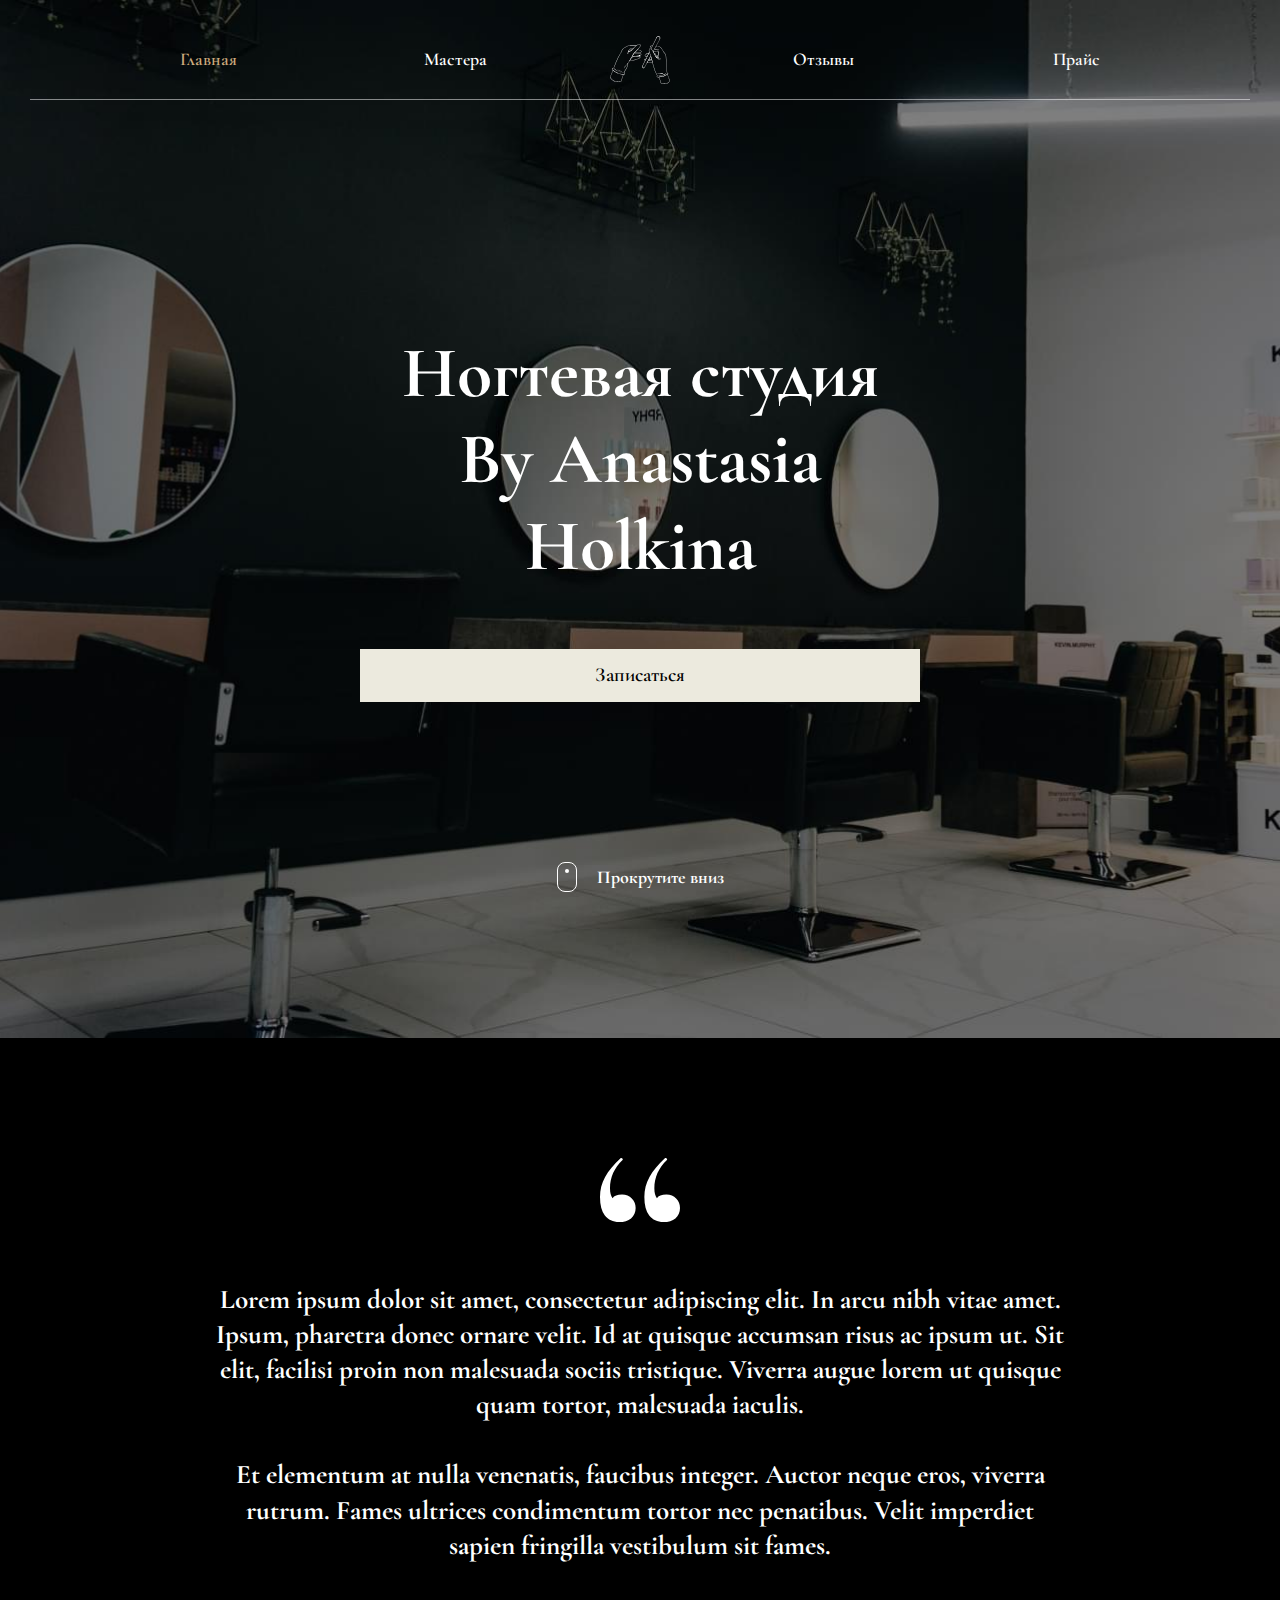
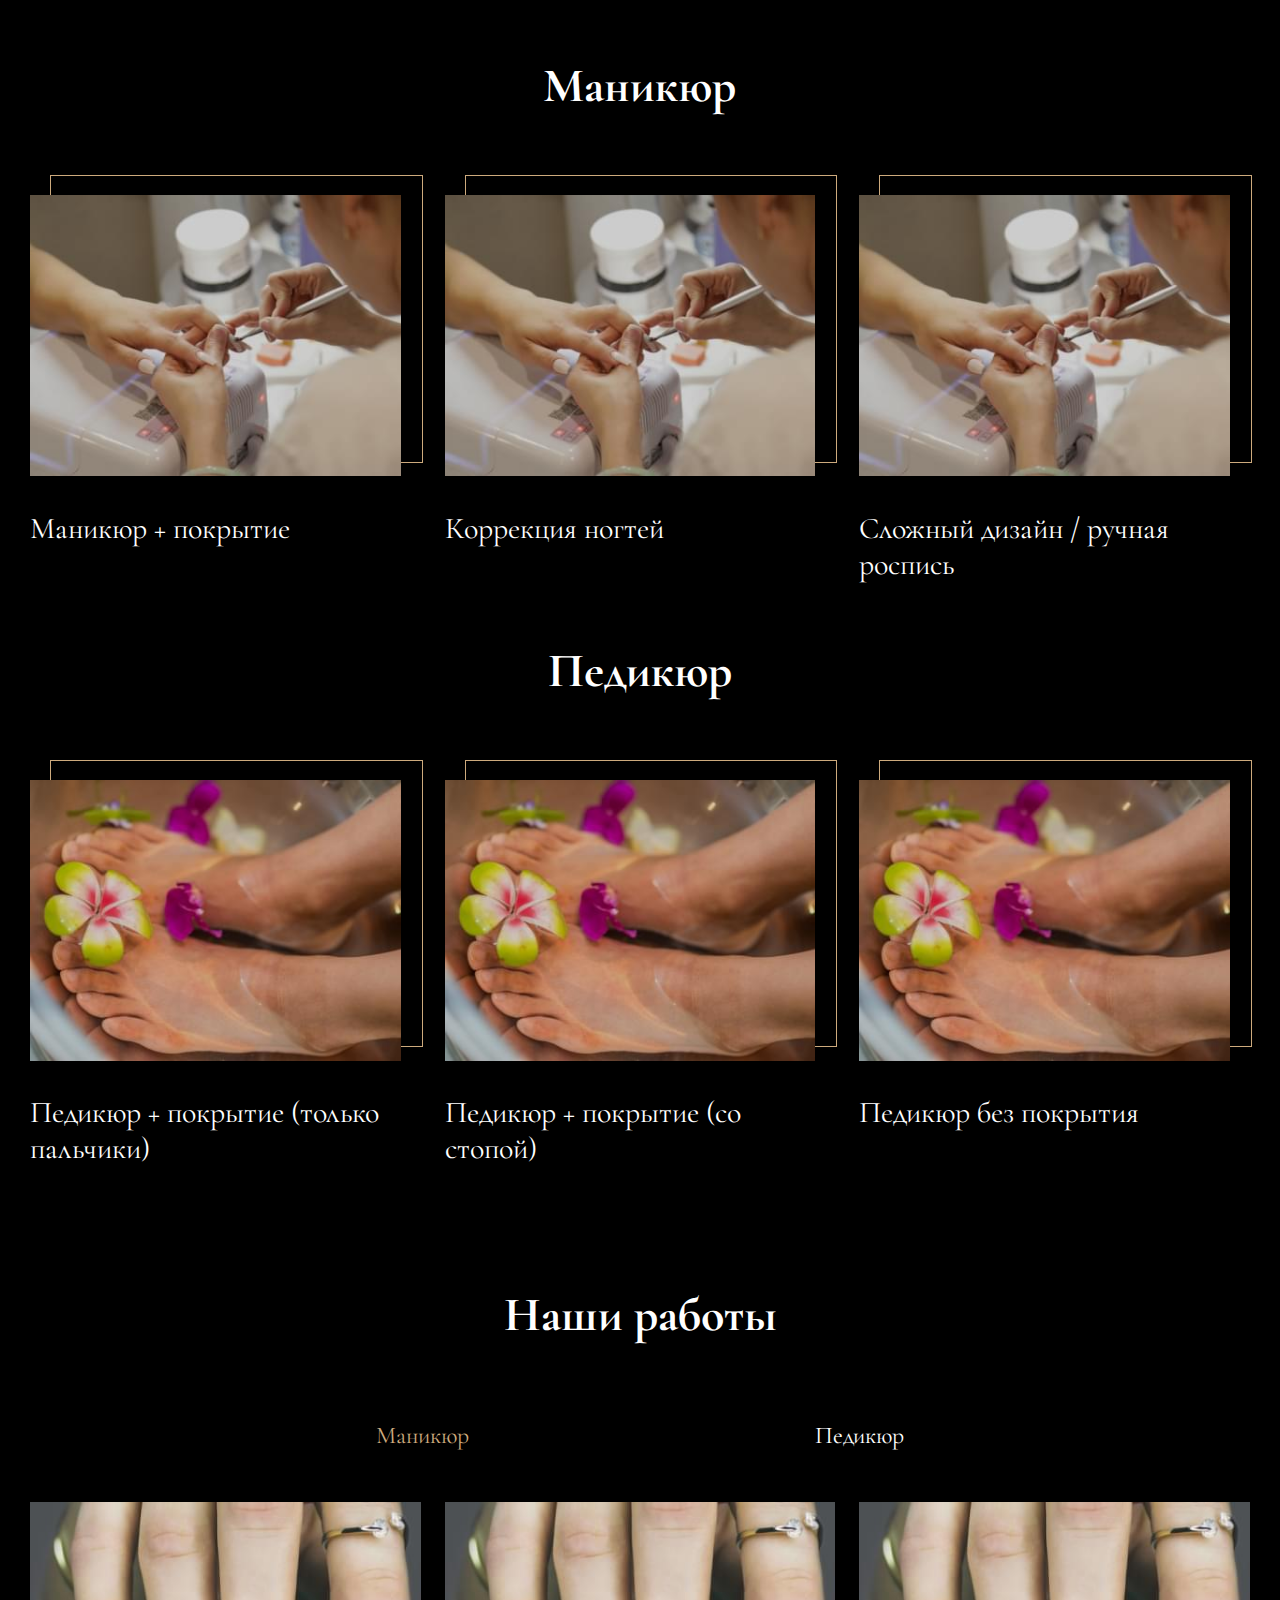
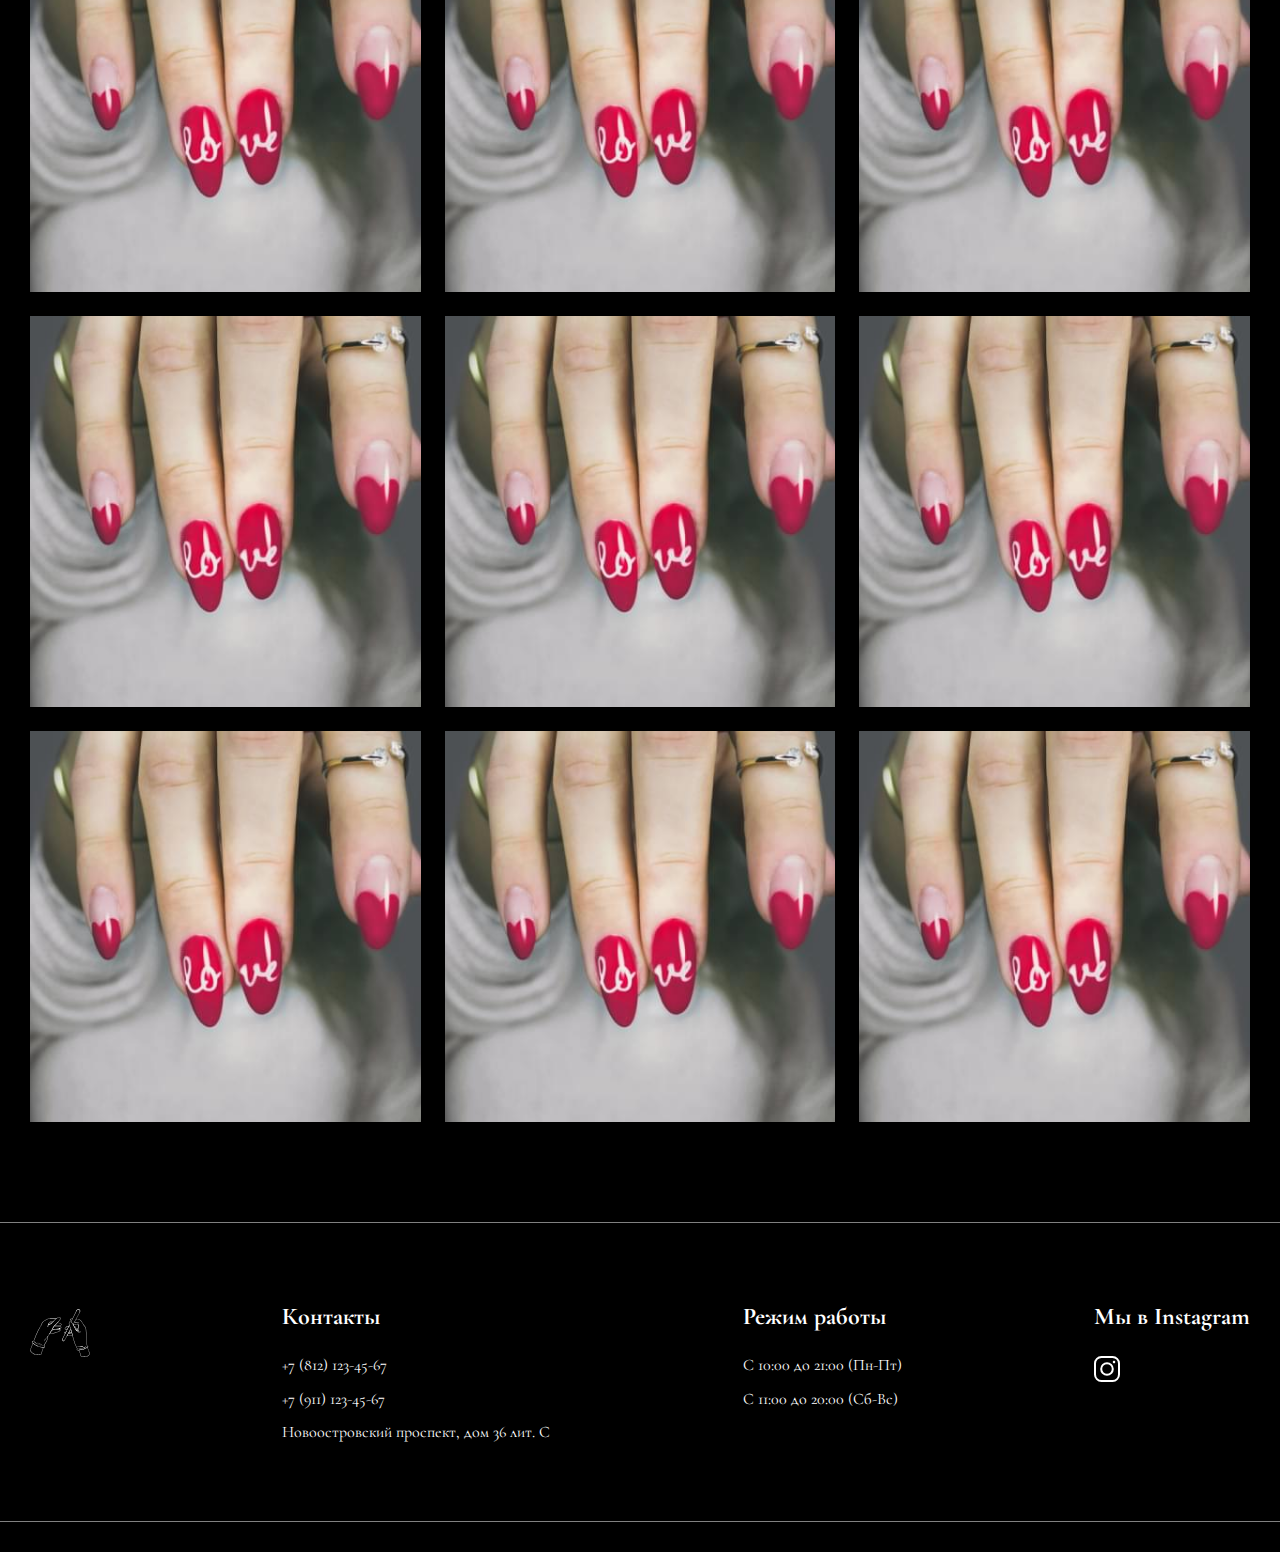
==== index.html @ 24c0803a "version1demo" ====
<!DOCTYPE html><html lang="ru"><head><meta charset="UTF-8"><meta http-equiv="X-UA-Compatible" content="IE=edge"><meta name="viewport" content="width=device-width,initial-scale=1"><link rel="stylesheet" href="css/style.min.css"><title>Holkina Studio</title></head><body><section class="promo"><div class="container"><header class="header"><div class="header__hamburger"><span class="header__hamburger-line"></span> <span class="header__hamburger-line"></span> <span class="header__hamburger-line"></span></div><nav class="header__navigation"><ul class="header__list"><li class="header__list-item"><a href="#" class="header__link link active">Главная</a></li><li class="header__list-item"><a href="masters.html" class="header__link link">Мастера</a></li></ul><svg class="header__logo" viewBox="0 0 188.04 149.76"><g id="Layer_2" data-name="Layer 2"><g id="_1" data-name="1"><path d="M104.42,100.39a3.55,3.55,0,0,1-1.62-.39c-2.11-1.1-2.67-4.14-1.28-6.94a.5.5,0,1,1,.89.45c-1.12,2.26-.74,4.77.85,5.6s3.87-.3,5.07-2.52a.5.5,0,0,1,.88.47A5.83,5.83,0,0,1,104.42,100.39Z"/><path d="M155.64,11.06a.46.46,0,0,1-.23-.06.49.49,0,0,1-.2-.68,8.41,8.41,0,0,0,.87-6.26A4.28,4.28,0,0,0,154,1.43a4.22,4.22,0,0,0-3.34-.17,8.39,8.39,0,0,0-4.62,4.31.5.5,0,0,1-.67.23.51.51,0,0,1-.23-.68A9.42,9.42,0,0,1,150.37.31a5.24,5.24,0,0,1,4.11.23A5.22,5.22,0,0,1,157,3.77a9.35,9.35,0,0,1-.95,7A.49.49,0,0,1,155.64,11.06Z"/><path d="M149.12,128.92a2.72,2.72,0,0,1-2.68-2.63c0-.44.37-.83,1-1.42l.36-.34a135.27,135.27,0,0,1-12.17-30.79c-3.07-12.5-5.75-22.49-7.95-29.71l0-.06a91,91,0,0,0-3.72-10.57c-2.3-5-3-12.06-.25-14.11,1-.8,3-1.13,6.48,1.8s5.92,7.69,8.08,12l0,.06c.37.74.73,1.48,1.09,2.22,3.21,6.54,6.25,12.72,10.38,12.83a.87.87,0,0,0,.66-.17c.28-.33.06-1.37-.15-2.37a10.18,10.18,0,0,1-.2-4.84c.68-2.37,1.28-4.13,1.76-5.56,1.09-3.24,1.35-4.14.61-5.25a12.43,12.43,0,0,1-.66-1.2c-.9-1.74-2.4-4.66-4.9-5.83a30.13,30.13,0,0,0-7.54-2,.51.51,0,0,1-.41-.58.51.51,0,0,1,.58-.41,31.41,31.41,0,0,1,7.8,2.13c2.81,1.31,4.4,4.42,5.36,6.28.24.46.44.86.6,1.1,1.05,1.56.59,2.9-.5,6.12-.47,1.42-1.07,3.17-1.74,5.52a9.29,9.29,0,0,0,.22,4.35c.29,1.41.52,2.52-.06,3.22a1.69,1.69,0,0,1-1.45.53c-4.75-.13-7.91-6.57-11.26-13.39-.36-.75-.74-1.51-1.11-2.26l0-.06c-2.11-4.21-4.62-8.93-7.81-11.64-1.62-1.38-3.85-2.8-5.23-1.76-2,1.51-1.72,7.9.56,12.9a92.07,92.07,0,0,1,3.76,10.63s0,0,0,.06c2.21,7.24,4.9,17.28,8,29.83a134.49,134.49,0,0,0,12.21,30.78c.25.44-.12.79-.69,1.31a5,5,0,0,0-.7.74,1.73,1.73,0,0,0,1.71,1.58h0c7.38,0,23.55-2.13,31.9-9.93a1,1,0,0,0,.32-.76,1,1,0,0,0-.3-.7,5.48,5.48,0,0,0-.78,0c-.7,0-1.13.09-1.35-.27-1.19-1.87-2.23-20-3.28-40-.33-6.24-.59-11.18-.74-12.47-.49-4.25-.82-5.7-4.93-10.74a61.84,61.84,0,0,1-4.54-7c-2.91-4.91-6.2-10.47-9.62-11.91-2.11-.9-6.12-1.65-11.6-2.18a.49.49,0,0,1-.45-.54.5.5,0,0,1,.54-.45c5.66.54,9.67,1.3,11.9,2.24,3.72,1.58,7,7,10.09,12.33a59.57,59.57,0,0,0,4.46,6.88c4.06,5,4.6,6.59,5.14,11.26.16,1.33.42,6.28.75,12.54.67,12.86,1.92,36.52,3,39.33l.51,0c.74-.06,1.18-.08,1.46.17a2,2,0,0,1,.7,1.47,2,2,0,0,1-.63,1.52c-8.59,8-25.07,10.17-32.59,10.2ZM181,116.48h0Zm-1.24-.72Z"/><path d="M129.45,38.4a.47.47,0,0,1-.25-.07c-3-1.72-4.4-3.71-3.93-5.46.42-1.6,2.33-2.59,5-2.59.72,0,1.65,0,2.74,0a.5.5,0,0,1,.48.52.47.47,0,0,1-.51.48c-1.07,0-2,0-2.71,0-2.14,0-3.72.73-4,1.85s1,2.88,3.48,4.34a.5.5,0,0,1-.26.93Z"/><path d="M149.8,69.2s-.06,0-.08,0c-3.43-.09-5.9-3.52-7.66-6.5a.51.51,0,0,1,0-.53.53.53,0,0,1,.49-.22,68.38,68.38,0,0,1,8.05,1.76.49.49,0,0,1,.36.4c.07.46.17.91.26,1.34.29,1.41.53,2.52-.06,3.22A1.69,1.69,0,0,1,149.8,69.2Zm-.06-1a.87.87,0,0,0,.66-.17c.28-.33.06-1.37-.15-2.38-.07-.34-.15-.69-.21-1.06-1.58-.43-4.17-1.09-6.56-1.49,2.19,3.46,4.15,5,6.26,5.1Z"/><path d="M150.33,63.17a.39.39,0,0,1-.15,0,64.83,64.83,0,0,1-7.37-3.32l-1.16-.57-1,.13a.5.5,0,0,1-.52-.26c-.55-1.08-1.09-2.2-1.65-3.32l-1.11-2.26a.14.14,0,0,1,0-.06c-.89-1.77-1.64-3.19-2.37-4.47a.49.49,0,0,1,0-.44.5.5,0,0,1,.33-.29c2.43-.65,6.72-1.74,8.28-1.65,2.5.12,6.84,2.62,10,4.7a.49.49,0,0,1,.23.47,20,20,0,0,1-1.06,3.79c-.48,1.4-1.07,3.16-1.74,5.5a5.27,5.27,0,0,0-.18,1.56.52.52,0,0,1-.2.42A.53.53,0,0,1,150.33,63.17Zm-8.61-4.91h.14a13.39,13.39,0,0,1,1.4.67c1.62.81,4.51,2.26,6.59,3a5.84,5.84,0,0,1,.2-1.16c.68-2.36,1.27-4.13,1.75-5.54a24.06,24.06,0,0,0,1-3.28c-4.25-2.73-7.54-4.28-9.28-4.37a37.93,37.93,0,0,0-7.35,1.46c.65,1.16,1.33,2.45,2.1,4l0,.06c.36.74.73,1.48,1.09,2.21.5,1,1,2,1.48,3A8.44,8.44,0,0,1,141.72,58.26Z"/><path d="M135.13,48.81a.53.53,0,0,1-.24-.06.51.51,0,0,1-.2-.68l20.52-37.75a8.41,8.41,0,0,0,.87-6.26A4.28,4.28,0,0,0,154,1.43a4.22,4.22,0,0,0-3.34-.17,8.39,8.39,0,0,0-4.62,4.31L128.72,40.51a.5.5,0,0,1-.9-.44L145.16,5.12A9.42,9.42,0,0,1,150.37.31a5.24,5.24,0,0,1,4.11.23A5.22,5.22,0,0,1,157,3.77a9.35,9.35,0,0,1-.95,7L135.57,48.55A.49.49,0,0,1,135.13,48.81Z"/><path d="M104.42,100.39a3.55,3.55,0,0,1-1.62-.39c-2.11-1.1-2.67-4.14-1.28-6.94L122.79,50.2a.49.49,0,0,1,.67-.22.5.5,0,0,1,.23.67L102.41,93.51c-1.12,2.26-.74,4.77.85,5.6s3.87-.3,5.07-2.52L127.14,62a.49.49,0,0,1,.67-.2.49.49,0,0,1,.2.68l-18.8,34.6A5.83,5.83,0,0,1,104.42,100.39Z"/><path d="M120.82,75.14a.49.49,0,0,1-.39-.19.5.5,0,0,1,0-.55l5-9.16a.49.49,0,0,1,.31-.25l2.63-.68a.5.5,0,0,1,.6.34c.67,2.24,1.4,4.75,2.15,7.46a.53.53,0,0,1-.05.39.5.5,0,0,1-.32.23c-2.37.57-5,1.23-7.61,1.87l-2.14.53Zm5.32-9.23-4.33,8,1-.25c2.39-.6,4.87-1.21,7.12-1.75-.65-2.33-1.28-4.51-1.87-6.48Z"/><path d="M115,64.32c-2.53,0-4.81-.91-5.6-2.36-.36-.67-.71-2.06,1-3.83s7.17-4,11.48-5.59a.51.51,0,0,1,.55.14.5.5,0,0,1,.07.55L117.11,63.9a.52.52,0,0,1-.36.27A11.11,11.11,0,0,1,115,64.32Zm1.71-.64h0ZM121,53.91c-5.3,2-8.8,3.71-9.92,4.9-.94,1-1.21,1.9-.8,2.67.73,1.35,3.48,2.13,6.1,1.74Z"/><path d="M110.58,76.43h-.11A4.84,4.84,0,0,1,107,74.09a2.71,2.71,0,0,1,0-2.39c.26-.55,1.28-1.41,6.91-3.27a.5.5,0,0,1,.61.69l-3.49,7A.49.49,0,0,1,110.58,76.43Zm2.5-6.67c-4.59,1.59-5.12,2.25-5.18,2.37a1.72,1.72,0,0,0,0,1.53,3.73,3.73,0,0,0,2.41,1.69Z"/><path d="M118.18,84.47a17.16,17.16,0,0,1-2.42-.14.53.53,0,0,1-.38-.27.5.5,0,0,1,0-.46l3.34-6.14a.46.46,0,0,1,.29-.24c3.18-1,8.87-2.7,11.93-3.6a.51.51,0,0,1,.38,0,.48.48,0,0,1,.24.3c.7,2.59,1.4,5.23,2.08,7.84a.5.5,0,0,1-.36.61A72.27,72.27,0,0,1,118.18,84.47Zm-1.55-1c4,.33,11.69-.8,15.93-1.85-.6-2.28-1.21-4.58-1.82-6.84-3.07.9-8.19,2.43-11.23,3.38Z"/><path d="M170.82,149.76a39.78,39.78,0,0,1-11-1.71.49.49,0,0,1-.35-.37,85.21,85.21,0,0,0-7.34-19.16.48.48,0,0,1,0-.48.5.5,0,0,1,.41-.26c.53,0,1.08-.08,1.65-.14a23.73,23.73,0,0,0,3.82-.46c5.26-.79,15-2.86,21.53-7.94a.54.54,0,0,1,.46-.09.55.55,0,0,1,.33.32c3.3,9.69,7.6,20,7.65,20.13a.52.52,0,0,1,0,.35C188,140.07,184.56,149.76,170.82,149.76Zm-10.42-2.59c20.73,5.81,26-5.73,26.6-7.37-.58-1.39-4.34-10.53-7.38-19.35-6.68,4.92-16.23,6.94-21.42,7.71a24.15,24.15,0,0,1-3.93.48l-.87.08A86.59,86.59,0,0,1,160.4,147.17Z"/><path d="M152.74,124.1h-.16a.5.5,0,0,1,0-1h.16c1.44,0,13.39-.19,22.4-6.08a.5.5,0,0,1,.55.84C166.45,123.91,154.24,124.1,152.74,124.1Z"/><path d="M154.34,118.74a14.58,14.58,0,0,1-5.32-.83.5.5,0,1,1,.37-.93c5.27,2.15,16.36-1,16.48-1a.49.49,0,0,1,.61.35.48.48,0,0,1-.34.61A49.56,49.56,0,0,1,154.34,118.74Z"/><path d="M155.11,70.22c-7.89,0-10.45-3.8-10.56-4a.5.5,0,0,1,.84-.55c.05.07,2.55,3.6,10.13,3.51a.5.5,0,1,1,0,1Z"/><path d="M148.51,43.12A10.11,10.11,0,0,1,147,43a.5.5,0,0,1,.15-1,11.22,11.22,0,0,0,5.94-.89.51.51,0,0,1,.67.23.5.5,0,0,1-.23.67A11.58,11.58,0,0,1,148.51,43.12Z"/><path d="M142.49,59.61a.46.46,0,0,1-.36-.16c-.07-.07-1.7-1.85-1.35-5.55a.52.52,0,0,1,.55-.45.5.5,0,0,1,.45.55c-.31,3.22,1,4.71,1.08,4.77a.51.51,0,0,1,0,.71A.5.5,0,0,1,142.49,59.61Z"/><path d="M154.7,72.79a12,12,0,0,1-3.25-.51l-.48-.13a.5.5,0,0,1,.12-1,5.72,5.72,0,0,1,.63.15,8.29,8.29,0,0,0,7.63-1.09.5.5,0,0,1,.59.8A8.65,8.65,0,0,1,154.7,72.79Z"/><path d="M41.94,120.7h0c-15.64-.52-27.45-8.65-33.1-13.45a.5.5,0,0,1-.17-.47,8.38,8.38,0,0,0-1.23-1.47c-1.1-1.15-1.72-1.83-1.48-2.45.4-1,1.73-1.43,3-1.83,1-.32,2.19-.68,2.42-1.27,4.85-12.4,9.58-23.66,12.11-29.33,1.28-2.88,3.81-7.19,6.05-11,1.3-2.22,2.54-4.31,3.36-5.85C34.25,51,35.23,48.87,36.09,47c1.3-2.86,2.24-4.92,3.66-6.41,3.88-4.1,15.94-10.75,21.52-11.85,3.44-.68,11-.66,16.69-.53,2.55.07,4.58.15,5.42.19,4.36-3,8-3.71,10.8-2.05a3.28,3.28,0,0,1,1.69,2.49c.56,4.64-7.74,12.74-14.42,19.25-3.06,3-5.71,5.58-6.55,7S72.12,59.77,70,63.51c-5,8.77-11.29,19.69-13.1,21.67l-.07.08c-.89,1-1.26,3.39-1.7,6.11-.08.53-.17,1.08-.27,1.63-.71,4.27-1.79,8.63-4.77,11.61-1.4,1.4-3.2,4.72-5.35,9.87-.14.33.44,1.28.83,1.91.64,1,1.25,2,.93,2.88s-1.28.77-2.45.86a5,5,0,0,0-1.65.29A.42.42,0,0,1,41.94,120.7Zm-32.3-14c5.59,4.7,17,12.45,32,13a4,4,0,0,1,2.26-.55,5.23,5.23,0,0,0,1.63-.28c.11-.32-.47-1.26-.89-2-.63-1-1.23-2-.89-2.82,2.23-5.34,4.05-8.67,5.56-10.18,2.78-2.79,3.81-7,4.5-11.07.09-.56.18-1.1.26-1.63.46-2.86.86-5.33,1.92-6.59l.08-.1c1.76-1.91,8.25-13.24,13-21.51,2.14-3.75,4-7,4.94-8.51s3.46-4,6.7-7.14c6.18-6,14.63-14.27,14.13-18.42a2.28,2.28,0,0,0-1.21-1.75h0c-2.47-1.46-5.79-.75-9.86,2.11a.49.49,0,0,1-.31.09c-.7,0-2.84-.12-5.56-.2-5.67-.13-13.13-.15-16.48.51-5.43,1.08-17.2,7.55-21,11.55-1.31,1.38-2.22,3.37-3.48,6.14-.86,1.91-1.85,4.07-3.24,6.67-.83,1.56-2.07,3.66-3.38,5.89-2.22,3.78-4.74,8-6,10.89-2.53,5.65-7.24,16.9-12.09,29.28-.4,1-1.75,1.46-3,1.87-1,.3-2.07.64-2.35,1.17a9.19,9.19,0,0,0,1.24,1.46C9,105.52,9.55,106.13,9.64,106.65Zm-1,0ZM58.4,49.62a1,1,0,0,1-.51-.12,1.36,1.36,0,0,1-.44-1.31c.15-2.12,2.49-7.21,5.31-8.61a27.75,27.75,0,0,1,7.84-1.9c1.41-.19,2.55-.3,3.09-.35l.22,0a.51.51,0,0,1,.5.27.5.5,0,0,1-.08.56l-1.88,2.14c-.47.55-.87,1-1.18,1.35h0C68.75,44.43,60.86,49.62,58.4,49.62Zm.07-1h0c1.35,0,9-4.27,12-7.69h0c.31-.34.7-.79,1.17-1.33l1-1.2-2,.24a27.48,27.48,0,0,0-7.53,1.8c-1.87.93-3.76,4.06-4.5,6.54A3.79,3.79,0,0,0,58.47,48.65Z"/><path d="M25.8,143.68c-7.85,0-19-2.37-25.73-14.17a.48.48,0,0,1,0-.42s3.91-10.2,8.64-22.4a.47.47,0,0,1,.34-.3.52.52,0,0,1,.45.1c5.55,4.71,17.15,12.7,32.48,13.21a.46.46,0,0,1,.4.22.51.51,0,0,1,.06.45c-3.84,10.32-7.18,21.79-7.22,21.91a.52.52,0,0,1-.34.34A37.32,37.32,0,0,1,25.8,143.68ZM1.05,129.22c10.24,17.58,30.7,13.14,33.25,12.5.52-1.76,3.5-11.76,6.92-21-14.82-.71-26.12-8.2-31.87-13C5.14,118.57,1.64,127.7,1.05,129.22Z"/><path d="M61.17,78.17a.53.53,0,0,1-.42-.21.5.5,0,0,1,0-.54c2.09-3.51,4.51-7.7,6.6-11.33a.55.55,0,0,1,.36-.25c2.91-.42,7.3-1.06,11.72-1.76h0l2.16-.34c5.78-.94,10.78-1.75,12.79-.23a2.26,2.26,0,0,1,.91,1.59c.29,2.56-3.73,7.66-34,13.06ZM68.09,66.8c-1.88,3.26-4,7-5.93,10.19,24.16-4.4,32.45-9,32.12-11.77a1.29,1.29,0,0,0-.51-.92c-1.67-1.26-6.94-.4-12,.42l-2.17.35h0C75.27,65.75,71,66.38,68.09,66.8Z"/><path d="M58.4,49.62a1,1,0,0,1-.51-.12c-1.39-.94.91-5.33,1-5.52a.49.49,0,0,1,.31-.25A53.19,53.19,0,0,1,69.61,42a.49.49,0,0,1,.49.31.49.49,0,0,1-.13.56C67.14,45.42,60.61,49.62,58.4,49.62Zm.09-.91h0Zm0-.06c.93.06,5.89-2.51,9.66-5.51a53.52,53.52,0,0,0-8.45,1.5A8.24,8.24,0,0,0,58.47,48.65Z"/><path d="M69.56,63.73a.5.5,0,0,1-.44-.75c2.14-3.73,4-7,4.93-8.48a9.72,9.72,0,0,1,1-1.31.46.46,0,0,1,.35-.17c8.6-.45,18.85-.57,21.82,2.44a2.8,2.8,0,0,1,.86,2.2c-.3,4.58-15.67,5.83-28.51,6.07ZM75.66,54a8.79,8.79,0,0,0-.76,1c-.86,1.41-2.52,4.3-4.47,7.7,16.51-.38,26.45-2.28,26.64-5.12a1.8,1.8,0,0,0-.57-1.44C93.51,53.13,80.32,53.76,75.66,54Z"/><path d="M76.74,52.56a.51.51,0,0,1-.46-.3.49.49,0,0,1,.1-.54c1.2-1.26,2.75-2.77,4.39-4.37,1.44-1.42,3-2.93,4.53-4.48a.48.48,0,0,1,.39-.15c8.11.7,12.1,2.12,12.93,4.59h0a2.63,2.63,0,0,1-.29,2.47c-1.9,2.66-9.51,2.71-16.23,2.76h-.2C80,52.56,78.3,52.56,76.74,52.56Zm9.1-8.82c-1.48,1.49-3,3-4.38,4.32S79,50.5,77.93,51.56l4,0h.2c6.16,0,13.83-.1,15.43-2.34a1.64,1.64,0,0,0,.15-1.57h0C96.7,44.75,88.79,44,85.84,43.74Z"/><path d="M74,38.31a.49.49,0,0,1-.32-.12.51.51,0,0,1-.06-.71,57.49,57.49,0,0,1,9.66-9,.5.5,0,0,1,.57.82,56.76,56.76,0,0,0-9.47,8.83A.49.49,0,0,1,74,38.31Z"/><path d="M42.46,114.76h0a44.35,44.35,0,0,1-22.72-7,33.75,33.75,0,0,1-7.59-6.49.5.5,0,0,1,.09-.7.5.5,0,0,1,.7.08c.1.13,10,12.41,29.56,13.07a.51.51,0,0,1,.48.52A.5.5,0,0,1,42.46,114.76Z"/><path d="M44.22,100.38a.45.45,0,0,1-.2,0,.51.51,0,0,1-.25-.67,21.06,21.06,0,0,1,5-6.78c2.8-2.2,7.18-8.18,7.22-8.24a.5.5,0,0,1,.81.59c-.18.25-4.51,6.15-7.41,8.44s-4.71,6.37-4.73,6.41A.52.52,0,0,1,44.22,100.38Z"/><path d="M57.08,54.4A.5.5,0,0,1,56.6,54c-.66-2.61,1-6.94,1.11-7.13a.5.5,0,0,1,.93.37S57,51.48,57.57,53.78a.5.5,0,0,1-.37.61Z"/><path d="M37.41,110.84h0A24.56,24.56,0,0,1,24,105.77a.49.49,0,0,1-.05-.7.51.51,0,0,1,.71,0,24,24,0,0,0,12.82,4.82.51.51,0,0,1,.45.54A.5.5,0,0,1,37.41,110.84Z"/><path d="M54.6,56.29a.46.46,0,0,1-.36-.16c-1.43-1.54-.89-4.64-.87-4.77A.49.49,0,0,1,54,51a.5.5,0,0,1,.4.58c-.13.76-.28,2.94.62,3.91a.5.5,0,0,1,0,.71A.48.48,0,0,1,54.6,56.29Z"/></g></g></svg><ul class="header__list"><li class="header__list-item"><a href="reviews.html" class="header__link link">Отзывы</a></li><li class="header__list-item"><a href="price.html" class="header__link link">Прайс</a></li></ul></nav></header><div class="promo__info"><h1 class="title promo__title">Ногтевая студия By Anastasia Holkina</h1><button class="button promo__button">Записаться</button><div class="promo__tip"><img src="./images/icons/mouseDown.svg" alt="Прокрутите вниз" class="promo__tip-img"><p class="promo__tip-text">Прокрутите вниз</p></div></div></div></section><main class="main"><section class="about"><div class="container"><div class="about__description"><img src="./images/icons/quotes.svg" alt="Кавычки" class="about__description-img"><p class="about__description-text">Lorem ipsum dolor sit amet, consectetur adipiscing elit. In arcu nibh vitae amet. Ipsum, pharetra donec ornare velit. Id at quisque accumsan risus ac ipsum ut. Sit elit, facilisi proin non malesuada sociis tristique. Viverra augue lorem ut quisque quam tortor, malesuada iaculis.<br><br>Et elementum at nulla venenatis, faucibus integer. Auctor neque eros, viverra rutrum. Fames ultrices condimentum tortor nec penatibus. Velit imperdiet sapien fringilla vestibulum sit fames.</p></div><div class="about__grid"><h2 class="about__grid-title title">Маникюр</h2><div class="about__grid-item"><div class="about__grid-imgBorder"><img src="./images/manicure.jpg" alt="Маникюр" class="about__grid-img"></div><p class="about__grid-description">Маникюр + покрытие</p></div><div class="about__grid-item"><div class="about__grid-imgBorder"><img src="./images/manicure.jpg" alt="Маникюр" class="about__grid-img"></div><p class="about__grid-description">Коррекция ногтей</p></div><div class="about__grid-item"><div class="about__grid-imgBorder"><img src="./images/manicure.jpg" alt="Маникюр" class="about__grid-img"></div><p class="about__grid-description">Сложный дизайн / ручная роспись</p></div><h2 class="about__grid-title title">Педикюр</h2><div class="about__grid-item"><div class="about__grid-imgBorder"><img src="./images/PedikYura.jpg" alt="Педикюр" class="about__grid-img"></div><p class="about__grid-description">Педикюр + покрытие (только пальчики)</p></div><div class="about__grid-item"><div class="about__grid-imgBorder"><img src="./images/PedikYura.jpg" alt="Педикюр" class="about__grid-img"></div><p class="about__grid-description">Педикюр + покрытие (со стопой)</p></div><div class="about__grid-item"><div class="about__grid-imgBorder"><img src="./images/PedikYura.jpg" alt="Педикюр" class="about__grid-img"></div><p class="about__grid-description">Педикюр без покрытия</p></div></div></div></section><section class="portfolio"><div class="container"><h2 class="title portfolio__title">Наши работы</h2><ul class="portfolio__list"><li class="portfolio__list-item active link">Маникюр</li><li class="portfolio__list-item link">Педикюр</li></ul><div class="portfolio__grid"><img src="./images/nail.jpg" alt="Маникюр" class="portfolio__grid-img animate__animated"> <img src="./images/nail.jpg" alt="Маникюр" class="portfolio__grid-img animate__animated"> <img src="./images/nail.jpg" alt="Маникюр" class="portfolio__grid-img animate__animated"> <img src="./images/nail.jpg" alt="Маникюр" class="portfolio__grid-img animate__animated"> <img src="./images/nail.jpg" alt="Маникюр" class="portfolio__grid-img animate__animated"> <img src="./images/nail.jpg" alt="Маникюр" class="portfolio__grid-img animate__animated"> <img src="./images/nail.jpg" alt="Маникюр" class="portfolio__grid-img animate__animated"> <img src="./images/nail.jpg" alt="Маникюр" class="portfolio__grid-img animate__animated"> <img src="./images/nail.jpg" alt="Маникюр" class="portfolio__grid-img animate__animated"></div><div class="portfolio__grid"><img src="./images/pedikure.jpg" alt="Педикюр" class="portfolio__grid-img animate__animated"> <img src="./images/pedikure.jpg" alt="Педикюр" class="portfolio__grid-img animate__animated"> <img src="./images/pedikure.jpg" alt="Педикюр" class="portfolio__grid-img animate__animated"> <img src="./images/pedikure.jpg" alt="Педикюр" class="portfolio__grid-img animate__animated"> <img src="./images/pedikure.jpg" alt="Педикюр" class="portfolio__grid-img animate__animated"> <img src="./images/pedikure.jpg" alt="Педикюр" class="portfolio__grid-img animate__animated"> <img src="./images/pedikure.jpg" alt="Педикюр" class="portfolio__grid-img animate__animated"> <img src="./images/pedikure.jpg" alt="Педикюр" class="portfolio__grid-img animate__animated"> <img src="./images/pedikure.jpg" alt="Педикюр" class="portfolio__grid-img animate__animated"></div></div></section></main><footer class="footer"><div class="container"><svg class="footer__logo" viewBox="0 0 188.04 149.76"><g id="Layer_2" data-name="Layer 2"><g id="_1" data-name="1"><path d="M104.42,100.39a3.55,3.55,0,0,1-1.62-.39c-2.11-1.1-2.67-4.14-1.28-6.94a.5.5,0,1,1,.89.45c-1.12,2.26-.74,4.77.85,5.6s3.87-.3,5.07-2.52a.5.5,0,0,1,.88.47A5.83,5.83,0,0,1,104.42,100.39Z"/><path d="M155.64,11.06a.46.46,0,0,1-.23-.06.49.49,0,0,1-.2-.68,8.41,8.41,0,0,0,.87-6.26A4.28,4.28,0,0,0,154,1.43a4.22,4.22,0,0,0-3.34-.17,8.39,8.39,0,0,0-4.62,4.31.5.5,0,0,1-.67.23.51.51,0,0,1-.23-.68A9.42,9.42,0,0,1,150.37.31a5.24,5.24,0,0,1,4.11.23A5.22,5.22,0,0,1,157,3.77a9.35,9.35,0,0,1-.95,7A.49.49,0,0,1,155.64,11.06Z"/><path d="M149.12,128.92a2.72,2.72,0,0,1-2.68-2.63c0-.44.37-.83,1-1.42l.36-.34a135.27,135.27,0,0,1-12.17-30.79c-3.07-12.5-5.75-22.49-7.95-29.71l0-.06a91,91,0,0,0-3.72-10.57c-2.3-5-3-12.06-.25-14.11,1-.8,3-1.13,6.48,1.8s5.92,7.69,8.08,12l0,.06c.37.74.73,1.48,1.09,2.22,3.21,6.54,6.25,12.72,10.38,12.83a.87.87,0,0,0,.66-.17c.28-.33.06-1.37-.15-2.37a10.18,10.18,0,0,1-.2-4.84c.68-2.37,1.28-4.13,1.76-5.56,1.09-3.24,1.35-4.14.61-5.25a12.43,12.43,0,0,1-.66-1.2c-.9-1.74-2.4-4.66-4.9-5.83a30.13,30.13,0,0,0-7.54-2,.51.51,0,0,1-.41-.58.51.51,0,0,1,.58-.41,31.41,31.41,0,0,1,7.8,2.13c2.81,1.31,4.4,4.42,5.36,6.28.24.46.44.86.6,1.1,1.05,1.56.59,2.9-.5,6.12-.47,1.42-1.07,3.17-1.74,5.52a9.29,9.29,0,0,0,.22,4.35c.29,1.41.52,2.52-.06,3.22a1.69,1.69,0,0,1-1.45.53c-4.75-.13-7.91-6.57-11.26-13.39-.36-.75-.74-1.51-1.11-2.26l0-.06c-2.11-4.21-4.62-8.93-7.81-11.64-1.62-1.38-3.85-2.8-5.23-1.76-2,1.51-1.72,7.9.56,12.9a92.07,92.07,0,0,1,3.76,10.63s0,0,0,.06c2.21,7.24,4.9,17.28,8,29.83a134.49,134.49,0,0,0,12.21,30.78c.25.44-.12.79-.69,1.31a5,5,0,0,0-.7.74,1.73,1.73,0,0,0,1.71,1.58h0c7.38,0,23.55-2.13,31.9-9.93a1,1,0,0,0,.32-.76,1,1,0,0,0-.3-.7,5.48,5.48,0,0,0-.78,0c-.7,0-1.13.09-1.35-.27-1.19-1.87-2.23-20-3.28-40-.33-6.24-.59-11.18-.74-12.47-.49-4.25-.82-5.7-4.93-10.74a61.84,61.84,0,0,1-4.54-7c-2.91-4.91-6.2-10.47-9.62-11.91-2.11-.9-6.12-1.65-11.6-2.18a.49.49,0,0,1-.45-.54.5.5,0,0,1,.54-.45c5.66.54,9.67,1.3,11.9,2.24,3.72,1.58,7,7,10.09,12.33a59.57,59.57,0,0,0,4.46,6.88c4.06,5,4.6,6.59,5.14,11.26.16,1.33.42,6.28.75,12.54.67,12.86,1.92,36.52,3,39.33l.51,0c.74-.06,1.18-.08,1.46.17a2,2,0,0,1,.7,1.47,2,2,0,0,1-.63,1.52c-8.59,8-25.07,10.17-32.59,10.2ZM181,116.48h0Zm-1.24-.72Z"/><path d="M129.45,38.4a.47.47,0,0,1-.25-.07c-3-1.72-4.4-3.71-3.93-5.46.42-1.6,2.33-2.59,5-2.59.72,0,1.65,0,2.74,0a.5.5,0,0,1,.48.52.47.47,0,0,1-.51.48c-1.07,0-2,0-2.71,0-2.14,0-3.72.73-4,1.85s1,2.88,3.48,4.34a.5.5,0,0,1-.26.93Z"/><path d="M149.8,69.2s-.06,0-.08,0c-3.43-.09-5.9-3.52-7.66-6.5a.51.51,0,0,1,0-.53.53.53,0,0,1,.49-.22,68.38,68.38,0,0,1,8.05,1.76.49.49,0,0,1,.36.4c.07.46.17.91.26,1.34.29,1.41.53,2.52-.06,3.22A1.69,1.69,0,0,1,149.8,69.2Zm-.06-1a.87.87,0,0,0,.66-.17c.28-.33.06-1.37-.15-2.38-.07-.34-.15-.69-.21-1.06-1.58-.43-4.17-1.09-6.56-1.49,2.19,3.46,4.15,5,6.26,5.1Z"/><path d="M150.33,63.17a.39.39,0,0,1-.15,0,64.83,64.83,0,0,1-7.37-3.32l-1.16-.57-1,.13a.5.5,0,0,1-.52-.26c-.55-1.08-1.09-2.2-1.65-3.32l-1.11-2.26a.14.14,0,0,1,0-.06c-.89-1.77-1.64-3.19-2.37-4.47a.49.49,0,0,1,0-.44.5.5,0,0,1,.33-.29c2.43-.65,6.72-1.74,8.28-1.65,2.5.12,6.84,2.62,10,4.7a.49.49,0,0,1,.23.47,20,20,0,0,1-1.06,3.79c-.48,1.4-1.07,3.16-1.74,5.5a5.27,5.27,0,0,0-.18,1.56.52.52,0,0,1-.2.42A.53.53,0,0,1,150.33,63.17Zm-8.61-4.91h.14a13.39,13.39,0,0,1,1.4.67c1.62.81,4.51,2.26,6.59,3a5.84,5.84,0,0,1,.2-1.16c.68-2.36,1.27-4.13,1.75-5.54a24.06,24.06,0,0,0,1-3.28c-4.25-2.73-7.54-4.28-9.28-4.37a37.93,37.93,0,0,0-7.35,1.46c.65,1.16,1.33,2.45,2.1,4l0,.06c.36.74.73,1.48,1.09,2.21.5,1,1,2,1.48,3A8.44,8.44,0,0,1,141.72,58.26Z"/><path d="M135.13,48.81a.53.53,0,0,1-.24-.06.51.51,0,0,1-.2-.68l20.52-37.75a8.41,8.41,0,0,0,.87-6.26A4.28,4.28,0,0,0,154,1.43a4.22,4.22,0,0,0-3.34-.17,8.39,8.39,0,0,0-4.62,4.31L128.72,40.51a.5.5,0,0,1-.9-.44L145.16,5.12A9.42,9.42,0,0,1,150.37.31a5.24,5.24,0,0,1,4.11.23A5.22,5.22,0,0,1,157,3.77a9.35,9.35,0,0,1-.95,7L135.57,48.55A.49.49,0,0,1,135.13,48.81Z"/><path d="M104.42,100.39a3.55,3.55,0,0,1-1.62-.39c-2.11-1.1-2.67-4.14-1.28-6.94L122.79,50.2a.49.49,0,0,1,.67-.22.5.5,0,0,1,.23.67L102.41,93.51c-1.12,2.26-.74,4.77.85,5.6s3.87-.3,5.07-2.52L127.14,62a.49.49,0,0,1,.67-.2.49.49,0,0,1,.2.68l-18.8,34.6A5.83,5.83,0,0,1,104.42,100.39Z"/><path d="M120.82,75.14a.49.49,0,0,1-.39-.19.5.5,0,0,1,0-.55l5-9.16a.49.49,0,0,1,.31-.25l2.63-.68a.5.5,0,0,1,.6.34c.67,2.24,1.4,4.75,2.15,7.46a.53.53,0,0,1-.05.39.5.5,0,0,1-.32.23c-2.37.57-5,1.23-7.61,1.87l-2.14.53Zm5.32-9.23-4.33,8,1-.25c2.39-.6,4.87-1.21,7.12-1.75-.65-2.33-1.28-4.51-1.87-6.48Z"/><path d="M115,64.32c-2.53,0-4.81-.91-5.6-2.36-.36-.67-.71-2.06,1-3.83s7.17-4,11.48-5.59a.51.51,0,0,1,.55.14.5.5,0,0,1,.07.55L117.11,63.9a.52.52,0,0,1-.36.27A11.11,11.11,0,0,1,115,64.32Zm1.71-.64h0ZM121,53.91c-5.3,2-8.8,3.71-9.92,4.9-.94,1-1.21,1.9-.8,2.67.73,1.35,3.48,2.13,6.1,1.74Z"/><path d="M110.58,76.43h-.11A4.84,4.84,0,0,1,107,74.09a2.71,2.71,0,0,1,0-2.39c.26-.55,1.28-1.41,6.91-3.27a.5.5,0,0,1,.61.69l-3.49,7A.49.49,0,0,1,110.58,76.43Zm2.5-6.67c-4.59,1.59-5.12,2.25-5.18,2.37a1.72,1.72,0,0,0,0,1.53,3.73,3.73,0,0,0,2.41,1.69Z"/><path d="M118.18,84.47a17.16,17.16,0,0,1-2.42-.14.53.53,0,0,1-.38-.27.5.5,0,0,1,0-.46l3.34-6.14a.46.46,0,0,1,.29-.24c3.18-1,8.87-2.7,11.93-3.6a.51.51,0,0,1,.38,0,.48.48,0,0,1,.24.3c.7,2.59,1.4,5.23,2.08,7.84a.5.5,0,0,1-.36.61A72.27,72.27,0,0,1,118.18,84.47Zm-1.55-1c4,.33,11.69-.8,15.93-1.85-.6-2.28-1.21-4.58-1.82-6.84-3.07.9-8.19,2.43-11.23,3.38Z"/><path d="M170.82,149.76a39.78,39.78,0,0,1-11-1.71.49.49,0,0,1-.35-.37,85.21,85.21,0,0,0-7.34-19.16.48.48,0,0,1,0-.48.5.5,0,0,1,.41-.26c.53,0,1.08-.08,1.65-.14a23.73,23.73,0,0,0,3.82-.46c5.26-.79,15-2.86,21.53-7.94a.54.54,0,0,1,.46-.09.55.55,0,0,1,.33.32c3.3,9.69,7.6,20,7.65,20.13a.52.52,0,0,1,0,.35C188,140.07,184.56,149.76,170.82,149.76Zm-10.42-2.59c20.73,5.81,26-5.73,26.6-7.37-.58-1.39-4.34-10.53-7.38-19.35-6.68,4.92-16.23,6.94-21.42,7.71a24.15,24.15,0,0,1-3.93.48l-.87.08A86.59,86.59,0,0,1,160.4,147.17Z"/><path d="M152.74,124.1h-.16a.5.5,0,0,1,0-1h.16c1.44,0,13.39-.19,22.4-6.08a.5.5,0,0,1,.55.84C166.45,123.91,154.24,124.1,152.74,124.1Z"/><path d="M154.34,118.74a14.58,14.58,0,0,1-5.32-.83.5.5,0,1,1,.37-.93c5.27,2.15,16.36-1,16.48-1a.49.49,0,0,1,.61.35.48.48,0,0,1-.34.61A49.56,49.56,0,0,1,154.34,118.74Z"/><path d="M155.11,70.22c-7.89,0-10.45-3.8-10.56-4a.5.5,0,0,1,.84-.55c.05.07,2.55,3.6,10.13,3.51a.5.5,0,1,1,0,1Z"/><path d="M148.51,43.12A10.11,10.11,0,0,1,147,43a.5.5,0,0,1,.15-1,11.22,11.22,0,0,0,5.94-.89.51.51,0,0,1,.67.23.5.5,0,0,1-.23.67A11.58,11.58,0,0,1,148.51,43.12Z"/><path d="M142.49,59.61a.46.46,0,0,1-.36-.16c-.07-.07-1.7-1.85-1.35-5.55a.52.52,0,0,1,.55-.45.5.5,0,0,1,.45.55c-.31,3.22,1,4.71,1.08,4.77a.51.51,0,0,1,0,.71A.5.5,0,0,1,142.49,59.61Z"/><path d="M154.7,72.79a12,12,0,0,1-3.25-.51l-.48-.13a.5.5,0,0,1,.12-1,5.72,5.72,0,0,1,.63.15,8.29,8.29,0,0,0,7.63-1.09.5.5,0,0,1,.59.8A8.65,8.65,0,0,1,154.7,72.79Z"/><path d="M41.94,120.7h0c-15.64-.52-27.45-8.65-33.1-13.45a.5.5,0,0,1-.17-.47,8.38,8.38,0,0,0-1.23-1.47c-1.1-1.15-1.72-1.83-1.48-2.45.4-1,1.73-1.43,3-1.83,1-.32,2.19-.68,2.42-1.27,4.85-12.4,9.58-23.66,12.11-29.33,1.28-2.88,3.81-7.19,6.05-11,1.3-2.22,2.54-4.31,3.36-5.85C34.25,51,35.23,48.87,36.09,47c1.3-2.86,2.24-4.92,3.66-6.41,3.88-4.1,15.94-10.75,21.52-11.85,3.44-.68,11-.66,16.69-.53,2.55.07,4.58.15,5.42.19,4.36-3,8-3.71,10.8-2.05a3.28,3.28,0,0,1,1.69,2.49c.56,4.64-7.74,12.74-14.42,19.25-3.06,3-5.71,5.58-6.55,7S72.12,59.77,70,63.51c-5,8.77-11.29,19.69-13.1,21.67l-.07.08c-.89,1-1.26,3.39-1.7,6.11-.08.53-.17,1.08-.27,1.63-.71,4.27-1.79,8.63-4.77,11.61-1.4,1.4-3.2,4.72-5.35,9.87-.14.33.44,1.28.83,1.91.64,1,1.25,2,.93,2.88s-1.28.77-2.45.86a5,5,0,0,0-1.65.29A.42.42,0,0,1,41.94,120.7Zm-32.3-14c5.59,4.7,17,12.45,32,13a4,4,0,0,1,2.26-.55,5.23,5.23,0,0,0,1.63-.28c.11-.32-.47-1.26-.89-2-.63-1-1.23-2-.89-2.82,2.23-5.34,4.05-8.67,5.56-10.18,2.78-2.79,3.81-7,4.5-11.07.09-.56.18-1.1.26-1.63.46-2.86.86-5.33,1.92-6.59l.08-.1c1.76-1.91,8.25-13.24,13-21.51,2.14-3.75,4-7,4.94-8.51s3.46-4,6.7-7.14c6.18-6,14.63-14.27,14.13-18.42a2.28,2.28,0,0,0-1.21-1.75h0c-2.47-1.46-5.79-.75-9.86,2.11a.49.49,0,0,1-.31.09c-.7,0-2.84-.12-5.56-.2-5.67-.13-13.13-.15-16.48.51-5.43,1.08-17.2,7.55-21,11.55-1.31,1.38-2.22,3.37-3.48,6.14-.86,1.91-1.85,4.07-3.24,6.67-.83,1.56-2.07,3.66-3.38,5.89-2.22,3.78-4.74,8-6,10.89-2.53,5.65-7.24,16.9-12.09,29.28-.4,1-1.75,1.46-3,1.87-1,.3-2.07.64-2.35,1.17a9.19,9.19,0,0,0,1.24,1.46C9,105.52,9.55,106.13,9.64,106.65Zm-1,0ZM58.4,49.62a1,1,0,0,1-.51-.12,1.36,1.36,0,0,1-.44-1.31c.15-2.12,2.49-7.21,5.31-8.61a27.75,27.75,0,0,1,7.84-1.9c1.41-.19,2.55-.3,3.09-.35l.22,0a.51.51,0,0,1,.5.27.5.5,0,0,1-.08.56l-1.88,2.14c-.47.55-.87,1-1.18,1.35h0C68.75,44.43,60.86,49.62,58.4,49.62Zm.07-1h0c1.35,0,9-4.27,12-7.69h0c.31-.34.7-.79,1.17-1.33l1-1.2-2,.24a27.48,27.48,0,0,0-7.53,1.8c-1.87.93-3.76,4.06-4.5,6.54A3.79,3.79,0,0,0,58.47,48.65Z"/><path d="M25.8,143.68c-7.85,0-19-2.37-25.73-14.17a.48.48,0,0,1,0-.42s3.91-10.2,8.64-22.4a.47.47,0,0,1,.34-.3.52.52,0,0,1,.45.1c5.55,4.71,17.15,12.7,32.48,13.21a.46.46,0,0,1,.4.22.51.51,0,0,1,.06.45c-3.84,10.32-7.18,21.79-7.22,21.91a.52.52,0,0,1-.34.34A37.32,37.32,0,0,1,25.8,143.68ZM1.05,129.22c10.24,17.58,30.7,13.14,33.25,12.5.52-1.76,3.5-11.76,6.92-21-14.82-.71-26.12-8.2-31.87-13C5.14,118.57,1.64,127.7,1.05,129.22Z"/><path d="M61.17,78.17a.53.53,0,0,1-.42-.21.5.5,0,0,1,0-.54c2.09-3.51,4.51-7.7,6.6-11.33a.55.55,0,0,1,.36-.25c2.91-.42,7.3-1.06,11.72-1.76h0l2.16-.34c5.78-.94,10.78-1.75,12.79-.23a2.26,2.26,0,0,1,.91,1.59c.29,2.56-3.73,7.66-34,13.06ZM68.09,66.8c-1.88,3.26-4,7-5.93,10.19,24.16-4.4,32.45-9,32.12-11.77a1.29,1.29,0,0,0-.51-.92c-1.67-1.26-6.94-.4-12,.42l-2.17.35h0C75.27,65.75,71,66.38,68.09,66.8Z"/><path d="M58.4,49.62a1,1,0,0,1-.51-.12c-1.39-.94.91-5.33,1-5.52a.49.49,0,0,1,.31-.25A53.19,53.19,0,0,1,69.61,42a.49.49,0,0,1,.49.31.49.49,0,0,1-.13.56C67.14,45.42,60.61,49.62,58.4,49.62Zm.09-.91h0Zm0-.06c.93.06,5.89-2.51,9.66-5.51a53.52,53.52,0,0,0-8.45,1.5A8.24,8.24,0,0,0,58.47,48.65Z"/><path d="M69.56,63.73a.5.5,0,0,1-.44-.75c2.14-3.73,4-7,4.93-8.48a9.72,9.72,0,0,1,1-1.31.46.46,0,0,1,.35-.17c8.6-.45,18.85-.57,21.82,2.44a2.8,2.8,0,0,1,.86,2.2c-.3,4.58-15.67,5.83-28.51,6.07ZM75.66,54a8.79,8.79,0,0,0-.76,1c-.86,1.41-2.52,4.3-4.47,7.7,16.51-.38,26.45-2.28,26.64-5.12a1.8,1.8,0,0,0-.57-1.44C93.51,53.13,80.32,53.76,75.66,54Z"/><path d="M76.74,52.56a.51.51,0,0,1-.46-.3.49.49,0,0,1,.1-.54c1.2-1.26,2.75-2.77,4.39-4.37,1.44-1.42,3-2.93,4.53-4.48a.48.48,0,0,1,.39-.15c8.11.7,12.1,2.12,12.93,4.59h0a2.63,2.63,0,0,1-.29,2.47c-1.9,2.66-9.51,2.71-16.23,2.76h-.2C80,52.56,78.3,52.56,76.74,52.56Zm9.1-8.82c-1.48,1.49-3,3-4.38,4.32S79,50.5,77.93,51.56l4,0h.2c6.16,0,13.83-.1,15.43-2.34a1.64,1.64,0,0,0,.15-1.57h0C96.7,44.75,88.79,44,85.84,43.74Z"/><path d="M74,38.31a.49.49,0,0,1-.32-.12.51.51,0,0,1-.06-.71,57.49,57.49,0,0,1,9.66-9,.5.5,0,0,1,.57.82,56.76,56.76,0,0,0-9.47,8.83A.49.49,0,0,1,74,38.31Z"/><path d="M42.46,114.76h0a44.35,44.35,0,0,1-22.72-7,33.75,33.75,0,0,1-7.59-6.49.5.5,0,0,1,.09-.7.5.5,0,0,1,.7.08c.1.13,10,12.41,29.56,13.07a.51.51,0,0,1,.48.52A.5.5,0,0,1,42.46,114.76Z"/><path d="M44.22,100.38a.45.45,0,0,1-.2,0,.51.51,0,0,1-.25-.67,21.06,21.06,0,0,1,5-6.78c2.8-2.2,7.18-8.18,7.22-8.24a.5.5,0,0,1,.81.59c-.18.25-4.51,6.15-7.41,8.44s-4.71,6.37-4.73,6.41A.52.52,0,0,1,44.22,100.38Z"/><path d="M57.08,54.4A.5.5,0,0,1,56.6,54c-.66-2.61,1-6.94,1.11-7.13a.5.5,0,0,1,.93.37S57,51.48,57.57,53.78a.5.5,0,0,1-.37.61Z"/><path d="M37.41,110.84h0A24.56,24.56,0,0,1,24,105.77a.49.49,0,0,1-.05-.7.51.51,0,0,1,.71,0,24,24,0,0,0,12.82,4.82.51.51,0,0,1,.45.54A.5.5,0,0,1,37.41,110.84Z"/><path d="M54.6,56.29a.46.46,0,0,1-.36-.16c-1.43-1.54-.89-4.64-.87-4.77A.49.49,0,0,1,54,51a.5.5,0,0,1,.4.58c-.13.76-.28,2.94.62,3.91a.5.5,0,0,1,0,.71A.48.48,0,0,1,54.6,56.29Z"/></g></g></svg><div class="footer__info"><h3 class="footer__title title">Контакты</h3><p class="footer__text">+7 (812) 123-45-67</p><p class="footer__text">+7 (911) 123-45-67</p><p class="footer__text">Новоостровский проспект, дом 36 лит. С</p></div><div class="footer__info"><h3 class="footer__title title">Режим работы</h3><p class="footer__text">C 10:00 до 21:00 (Пн-Пт)</p><p class="footer__text">С 11:00 до 20:00 (Сб-Вс)</p></div><div class="footer__info"><h3 class="footer__title title">Мы в Instagram</h3><a href="#" class="footer__link"><svg width="26" height="26" viewBox="0 0 26 26" fill="none" xmlns="http://www.w3.org/2000/svg"><path d="M18.5341 1H7.46592C3.89455 1 1 3.89507 1 7.46592V18.5341C1 22.1054 3.89507 25 7.46643 25H18.5336C22.1049 25 25 22.1049 25 18.5336V7.46592C25 3.89455 22.1049 1 18.5336 1H18.5341Z" stroke="white" stroke-width="2" stroke-miterlimit="10"/><path d="M13 18.7932C16.1995 18.7932 18.7932 16.1995 18.7932 13C18.7932 9.8005 16.1995 7.20679 13 7.20679C9.80049 7.20679 7.20679 9.8005 7.20679 13C7.20679 16.1995 9.80049 18.7932 13 18.7932Z" stroke="white" stroke-width="2" stroke-miterlimit="10"/><path d="M20.0345 7.20688C20.72 7.20688 21.2757 6.65115 21.2757 5.96562C21.2757 5.2801 20.72 4.72437 20.0345 4.72437C19.3489 4.72437 18.7932 5.2801 18.7932 5.96562C18.7932 6.65115 19.3489 7.20688 20.0345 7.20688Z" fill="white"/></svg></a></div></div></footer><div class="overlay hide"><div class="modal"><svg class="modal__close" viewBox="0 0 24 24" fill="none" xmlns="http://www.w3.org/2000/svg"><path id="Vector" d="M21 21L12 12M12 12L3 3M12 12L21.0001 3M12 12L3 21.0001" stroke="white" stroke-width="2" stroke-linecap="round" stroke-linejoin="round"/></svg><h2 class="title modal__title">Выберите мастера</h2><ul class="modal__list"><li class="modal__item"><img src="./images/master.jpg" alt="Мастер" class="modal__item-img"><p class="modal__item-name">Анастасия Холкина</p><button class="modal__item-button button">Выбрать</button></li><li class="modal__item"><img src="./images/master.jpg" alt="Мастер" class="modal__item-img"><p class="modal__item-name">Анастасия Холкина</p><button class="modal__item-button button">Выбрать</button></li><li class="modal__item"><img src="./images/master.jpg" alt="Мастер" class="modal__item-img"><p class="modal__item-name">Анастасия Холкина</p><button class="modal__item-button button">Выбрать</button></li></ul></div></div><div class="hamburger__menu"><svg class="hamburger__menu-logo" viewBox="0 0 188.04 149.76"><g id="Layer_2" data-name="Layer 2"><g id="_1" data-name="1"><path d="M104.42,100.39a3.55,3.55,0,0,1-1.62-.39c-2.11-1.1-2.67-4.14-1.28-6.94a.5.5,0,1,1,.89.45c-1.12,2.26-.74,4.77.85,5.6s3.87-.3,5.07-2.52a.5.5,0,0,1,.88.47A5.83,5.83,0,0,1,104.42,100.39Z"/><path d="M155.64,11.06a.46.46,0,0,1-.23-.06.49.49,0,0,1-.2-.68,8.41,8.41,0,0,0,.87-6.26A4.28,4.28,0,0,0,154,1.43a4.22,4.22,0,0,0-3.34-.17,8.39,8.39,0,0,0-4.62,4.31.5.5,0,0,1-.67.23.51.51,0,0,1-.23-.68A9.42,9.42,0,0,1,150.37.31a5.24,5.24,0,0,1,4.11.23A5.22,5.22,0,0,1,157,3.77a9.35,9.35,0,0,1-.95,7A.49.49,0,0,1,155.64,11.06Z"/><path d="M149.12,128.92a2.72,2.72,0,0,1-2.68-2.63c0-.44.37-.83,1-1.42l.36-.34a135.27,135.27,0,0,1-12.17-30.79c-3.07-12.5-5.75-22.49-7.95-29.71l0-.06a91,91,0,0,0-3.72-10.57c-2.3-5-3-12.06-.25-14.11,1-.8,3-1.13,6.48,1.8s5.92,7.69,8.08,12l0,.06c.37.74.73,1.48,1.09,2.22,3.21,6.54,6.25,12.72,10.38,12.83a.87.87,0,0,0,.66-.17c.28-.33.06-1.37-.15-2.37a10.18,10.18,0,0,1-.2-4.84c.68-2.37,1.28-4.13,1.76-5.56,1.09-3.24,1.35-4.14.61-5.25a12.43,12.43,0,0,1-.66-1.2c-.9-1.74-2.4-4.66-4.9-5.83a30.13,30.13,0,0,0-7.54-2,.51.51,0,0,1-.41-.58.51.51,0,0,1,.58-.41,31.41,31.41,0,0,1,7.8,2.13c2.81,1.31,4.4,4.42,5.36,6.28.24.46.44.86.6,1.1,1.05,1.56.59,2.9-.5,6.12-.47,1.42-1.07,3.17-1.74,5.52a9.29,9.29,0,0,0,.22,4.35c.29,1.41.52,2.52-.06,3.22a1.69,1.69,0,0,1-1.45.53c-4.75-.13-7.91-6.57-11.26-13.39-.36-.75-.74-1.51-1.11-2.26l0-.06c-2.11-4.21-4.62-8.93-7.81-11.64-1.62-1.38-3.85-2.8-5.23-1.76-2,1.51-1.72,7.9.56,12.9a92.07,92.07,0,0,1,3.76,10.63s0,0,0,.06c2.21,7.24,4.9,17.28,8,29.83a134.49,134.49,0,0,0,12.21,30.78c.25.44-.12.79-.69,1.31a5,5,0,0,0-.7.74,1.73,1.73,0,0,0,1.71,1.58h0c7.38,0,23.55-2.13,31.9-9.93a1,1,0,0,0,.32-.76,1,1,0,0,0-.3-.7,5.48,5.48,0,0,0-.78,0c-.7,0-1.13.09-1.35-.27-1.19-1.87-2.23-20-3.28-40-.33-6.24-.59-11.18-.74-12.47-.49-4.25-.82-5.7-4.93-10.74a61.84,61.84,0,0,1-4.54-7c-2.91-4.91-6.2-10.47-9.62-11.91-2.11-.9-6.12-1.65-11.6-2.18a.49.49,0,0,1-.45-.54.5.5,0,0,1,.54-.45c5.66.54,9.67,1.3,11.9,2.24,3.72,1.58,7,7,10.09,12.33a59.57,59.57,0,0,0,4.46,6.88c4.06,5,4.6,6.59,5.14,11.26.16,1.33.42,6.28.75,12.54.67,12.86,1.92,36.52,3,39.33l.51,0c.74-.06,1.18-.08,1.46.17a2,2,0,0,1,.7,1.47,2,2,0,0,1-.63,1.52c-8.59,8-25.07,10.17-32.59,10.2ZM181,116.48h0Zm-1.24-.72Z"/><path d="M129.45,38.4a.47.47,0,0,1-.25-.07c-3-1.72-4.4-3.71-3.93-5.46.42-1.6,2.33-2.59,5-2.59.72,0,1.65,0,2.74,0a.5.5,0,0,1,.48.52.47.47,0,0,1-.51.48c-1.07,0-2,0-2.71,0-2.14,0-3.72.73-4,1.85s1,2.88,3.48,4.34a.5.5,0,0,1-.26.93Z"/><path d="M149.8,69.2s-.06,0-.08,0c-3.43-.09-5.9-3.52-7.66-6.5a.51.51,0,0,1,0-.53.53.53,0,0,1,.49-.22,68.38,68.38,0,0,1,8.05,1.76.49.49,0,0,1,.36.4c.07.46.17.91.26,1.34.29,1.41.53,2.52-.06,3.22A1.69,1.69,0,0,1,149.8,69.2Zm-.06-1a.87.87,0,0,0,.66-.17c.28-.33.06-1.37-.15-2.38-.07-.34-.15-.69-.21-1.06-1.58-.43-4.17-1.09-6.56-1.49,2.19,3.46,4.15,5,6.26,5.1Z"/><path d="M150.33,63.17a.39.39,0,0,1-.15,0,64.83,64.83,0,0,1-7.37-3.32l-1.16-.57-1,.13a.5.5,0,0,1-.52-.26c-.55-1.08-1.09-2.2-1.65-3.32l-1.11-2.26a.14.14,0,0,1,0-.06c-.89-1.77-1.64-3.19-2.37-4.47a.49.49,0,0,1,0-.44.5.5,0,0,1,.33-.29c2.43-.65,6.72-1.74,8.28-1.65,2.5.12,6.84,2.62,10,4.7a.49.49,0,0,1,.23.47,20,20,0,0,1-1.06,3.79c-.48,1.4-1.07,3.16-1.74,5.5a5.27,5.27,0,0,0-.18,1.56.52.52,0,0,1-.2.42A.53.53,0,0,1,150.33,63.17Zm-8.61-4.91h.14a13.39,13.39,0,0,1,1.4.67c1.62.81,4.51,2.26,6.59,3a5.84,5.84,0,0,1,.2-1.16c.68-2.36,1.27-4.13,1.75-5.54a24.06,24.06,0,0,0,1-3.28c-4.25-2.73-7.54-4.28-9.28-4.37a37.93,37.93,0,0,0-7.35,1.46c.65,1.16,1.33,2.45,2.1,4l0,.06c.36.74.73,1.48,1.09,2.21.5,1,1,2,1.48,3A8.44,8.44,0,0,1,141.72,58.26Z"/><path d="M135.13,48.81a.53.53,0,0,1-.24-.06.51.51,0,0,1-.2-.68l20.52-37.75a8.41,8.41,0,0,0,.87-6.26A4.28,4.28,0,0,0,154,1.43a4.22,4.22,0,0,0-3.34-.17,8.39,8.39,0,0,0-4.62,4.31L128.72,40.51a.5.5,0,0,1-.9-.44L145.16,5.12A9.42,9.42,0,0,1,150.37.31a5.24,5.24,0,0,1,4.11.23A5.22,5.22,0,0,1,157,3.77a9.35,9.35,0,0,1-.95,7L135.57,48.55A.49.49,0,0,1,135.13,48.81Z"/><path d="M104.42,100.39a3.55,3.55,0,0,1-1.62-.39c-2.11-1.1-2.67-4.14-1.28-6.94L122.79,50.2a.49.49,0,0,1,.67-.22.5.5,0,0,1,.23.67L102.41,93.51c-1.12,2.26-.74,4.77.85,5.6s3.87-.3,5.07-2.52L127.14,62a.49.49,0,0,1,.67-.2.49.49,0,0,1,.2.68l-18.8,34.6A5.83,5.83,0,0,1,104.42,100.39Z"/><path d="M120.82,75.14a.49.49,0,0,1-.39-.19.5.5,0,0,1,0-.55l5-9.16a.49.49,0,0,1,.31-.25l2.63-.68a.5.5,0,0,1,.6.34c.67,2.24,1.4,4.75,2.15,7.46a.53.53,0,0,1-.05.39.5.5,0,0,1-.32.23c-2.37.57-5,1.23-7.61,1.87l-2.14.53Zm5.32-9.23-4.33,8,1-.25c2.39-.6,4.87-1.21,7.12-1.75-.65-2.33-1.28-4.51-1.87-6.48Z"/><path d="M115,64.32c-2.53,0-4.81-.91-5.6-2.36-.36-.67-.71-2.06,1-3.83s7.17-4,11.48-5.59a.51.51,0,0,1,.55.14.5.5,0,0,1,.07.55L117.11,63.9a.52.52,0,0,1-.36.27A11.11,11.11,0,0,1,115,64.32Zm1.71-.64h0ZM121,53.91c-5.3,2-8.8,3.71-9.92,4.9-.94,1-1.21,1.9-.8,2.67.73,1.35,3.48,2.13,6.1,1.74Z"/><path d="M110.58,76.43h-.11A4.84,4.84,0,0,1,107,74.09a2.71,2.71,0,0,1,0-2.39c.26-.55,1.28-1.41,6.91-3.27a.5.5,0,0,1,.61.69l-3.49,7A.49.49,0,0,1,110.58,76.43Zm2.5-6.67c-4.59,1.59-5.12,2.25-5.18,2.37a1.72,1.72,0,0,0,0,1.53,3.73,3.73,0,0,0,2.41,1.69Z"/><path d="M118.18,84.47a17.16,17.16,0,0,1-2.42-.14.53.53,0,0,1-.38-.27.5.5,0,0,1,0-.46l3.34-6.14a.46.46,0,0,1,.29-.24c3.18-1,8.87-2.7,11.93-3.6a.51.51,0,0,1,.38,0,.48.48,0,0,1,.24.3c.7,2.59,1.4,5.23,2.08,7.84a.5.5,0,0,1-.36.61A72.27,72.27,0,0,1,118.18,84.47Zm-1.55-1c4,.33,11.69-.8,15.93-1.85-.6-2.28-1.21-4.58-1.82-6.84-3.07.9-8.19,2.43-11.23,3.38Z"/><path d="M170.82,149.76a39.78,39.78,0,0,1-11-1.71.49.49,0,0,1-.35-.37,85.21,85.21,0,0,0-7.34-19.16.48.48,0,0,1,0-.48.5.5,0,0,1,.41-.26c.53,0,1.08-.08,1.65-.14a23.73,23.73,0,0,0,3.82-.46c5.26-.79,15-2.86,21.53-7.94a.54.54,0,0,1,.46-.09.55.55,0,0,1,.33.32c3.3,9.69,7.6,20,7.65,20.13a.52.52,0,0,1,0,.35C188,140.07,184.56,149.76,170.82,149.76Zm-10.42-2.59c20.73,5.81,26-5.73,26.6-7.37-.58-1.39-4.34-10.53-7.38-19.35-6.68,4.92-16.23,6.94-21.42,7.71a24.15,24.15,0,0,1-3.93.48l-.87.08A86.59,86.59,0,0,1,160.4,147.17Z"/><path d="M152.74,124.1h-.16a.5.5,0,0,1,0-1h.16c1.44,0,13.39-.19,22.4-6.08a.5.5,0,0,1,.55.84C166.45,123.91,154.24,124.1,152.74,124.1Z"/><path d="M154.34,118.74a14.58,14.58,0,0,1-5.32-.83.5.5,0,1,1,.37-.93c5.27,2.15,16.36-1,16.48-1a.49.49,0,0,1,.61.35.48.48,0,0,1-.34.61A49.56,49.56,0,0,1,154.34,118.74Z"/><path d="M155.11,70.22c-7.89,0-10.45-3.8-10.56-4a.5.5,0,0,1,.84-.55c.05.07,2.55,3.6,10.13,3.51a.5.5,0,1,1,0,1Z"/><path d="M148.51,43.12A10.11,10.11,0,0,1,147,43a.5.5,0,0,1,.15-1,11.22,11.22,0,0,0,5.94-.89.51.51,0,0,1,.67.23.5.5,0,0,1-.23.67A11.58,11.58,0,0,1,148.51,43.12Z"/><path d="M142.49,59.61a.46.46,0,0,1-.36-.16c-.07-.07-1.7-1.85-1.35-5.55a.52.52,0,0,1,.55-.45.5.5,0,0,1,.45.55c-.31,3.22,1,4.71,1.08,4.77a.51.51,0,0,1,0,.71A.5.5,0,0,1,142.49,59.61Z"/><path d="M154.7,72.79a12,12,0,0,1-3.25-.51l-.48-.13a.5.5,0,0,1,.12-1,5.72,5.72,0,0,1,.63.15,8.29,8.29,0,0,0,7.63-1.09.5.5,0,0,1,.59.8A8.65,8.65,0,0,1,154.7,72.79Z"/><path d="M41.94,120.7h0c-15.64-.52-27.45-8.65-33.1-13.45a.5.5,0,0,1-.17-.47,8.38,8.38,0,0,0-1.23-1.47c-1.1-1.15-1.72-1.83-1.48-2.45.4-1,1.73-1.43,3-1.83,1-.32,2.19-.68,2.42-1.27,4.85-12.4,9.58-23.66,12.11-29.33,1.28-2.88,3.81-7.19,6.05-11,1.3-2.22,2.54-4.31,3.36-5.85C34.25,51,35.23,48.87,36.09,47c1.3-2.86,2.24-4.92,3.66-6.41,3.88-4.1,15.94-10.75,21.52-11.85,3.44-.68,11-.66,16.69-.53,2.55.07,4.58.15,5.42.19,4.36-3,8-3.71,10.8-2.05a3.28,3.28,0,0,1,1.69,2.49c.56,4.64-7.74,12.74-14.42,19.25-3.06,3-5.71,5.58-6.55,7S72.12,59.77,70,63.51c-5,8.77-11.29,19.69-13.1,21.67l-.07.08c-.89,1-1.26,3.39-1.7,6.11-.08.53-.17,1.08-.27,1.63-.71,4.27-1.79,8.63-4.77,11.61-1.4,1.4-3.2,4.72-5.35,9.87-.14.33.44,1.28.83,1.91.64,1,1.25,2,.93,2.88s-1.28.77-2.45.86a5,5,0,0,0-1.65.29A.42.42,0,0,1,41.94,120.7Zm-32.3-14c5.59,4.7,17,12.45,32,13a4,4,0,0,1,2.26-.55,5.23,5.23,0,0,0,1.63-.28c.11-.32-.47-1.26-.89-2-.63-1-1.23-2-.89-2.82,2.23-5.34,4.05-8.67,5.56-10.18,2.78-2.79,3.81-7,4.5-11.07.09-.56.18-1.1.26-1.63.46-2.86.86-5.33,1.92-6.59l.08-.1c1.76-1.91,8.25-13.24,13-21.51,2.14-3.75,4-7,4.94-8.51s3.46-4,6.7-7.14c6.18-6,14.63-14.27,14.13-18.42a2.28,2.28,0,0,0-1.21-1.75h0c-2.47-1.46-5.79-.75-9.86,2.11a.49.49,0,0,1-.31.09c-.7,0-2.84-.12-5.56-.2-5.67-.13-13.13-.15-16.48.51-5.43,1.08-17.2,7.55-21,11.55-1.31,1.38-2.22,3.37-3.48,6.14-.86,1.91-1.85,4.07-3.24,6.67-.83,1.56-2.07,3.66-3.38,5.89-2.22,3.78-4.74,8-6,10.89-2.53,5.65-7.24,16.9-12.09,29.28-.4,1-1.75,1.46-3,1.87-1,.3-2.07.64-2.35,1.17a9.19,9.19,0,0,0,1.24,1.46C9,105.52,9.55,106.13,9.64,106.65Zm-1,0ZM58.4,49.62a1,1,0,0,1-.51-.12,1.36,1.36,0,0,1-.44-1.31c.15-2.12,2.49-7.21,5.31-8.61a27.75,27.75,0,0,1,7.84-1.9c1.41-.19,2.55-.3,3.09-.35l.22,0a.51.51,0,0,1,.5.27.5.5,0,0,1-.08.56l-1.88,2.14c-.47.55-.87,1-1.18,1.35h0C68.75,44.43,60.86,49.62,58.4,49.62Zm.07-1h0c1.35,0,9-4.27,12-7.69h0c.31-.34.7-.79,1.17-1.33l1-1.2-2,.24a27.48,27.48,0,0,0-7.53,1.8c-1.87.93-3.76,4.06-4.5,6.54A3.79,3.79,0,0,0,58.47,48.65Z"/><path d="M25.8,143.68c-7.85,0-19-2.37-25.73-14.17a.48.48,0,0,1,0-.42s3.91-10.2,8.64-22.4a.47.47,0,0,1,.34-.3.52.52,0,0,1,.45.1c5.55,4.71,17.15,12.7,32.48,13.21a.46.46,0,0,1,.4.22.51.51,0,0,1,.06.45c-3.84,10.32-7.18,21.79-7.22,21.91a.52.52,0,0,1-.34.34A37.32,37.32,0,0,1,25.8,143.68ZM1.05,129.22c10.24,17.58,30.7,13.14,33.25,12.5.52-1.76,3.5-11.76,6.92-21-14.82-.71-26.12-8.2-31.87-13C5.14,118.57,1.64,127.7,1.05,129.22Z"/><path d="M61.17,78.17a.53.53,0,0,1-.42-.21.5.5,0,0,1,0-.54c2.09-3.51,4.51-7.7,6.6-11.33a.55.55,0,0,1,.36-.25c2.91-.42,7.3-1.06,11.72-1.76h0l2.16-.34c5.78-.94,10.78-1.75,12.79-.23a2.26,2.26,0,0,1,.91,1.59c.29,2.56-3.73,7.66-34,13.06ZM68.09,66.8c-1.88,3.26-4,7-5.93,10.19,24.16-4.4,32.45-9,32.12-11.77a1.29,1.29,0,0,0-.51-.92c-1.67-1.26-6.94-.4-12,.42l-2.17.35h0C75.27,65.75,71,66.38,68.09,66.8Z"/><path d="M58.4,49.62a1,1,0,0,1-.51-.12c-1.39-.94.91-5.33,1-5.52a.49.49,0,0,1,.31-.25A53.19,53.19,0,0,1,69.61,42a.49.49,0,0,1,.49.31.49.49,0,0,1-.13.56C67.14,45.42,60.61,49.62,58.4,49.62Zm.09-.91h0Zm0-.06c.93.06,5.89-2.51,9.66-5.51a53.52,53.52,0,0,0-8.45,1.5A8.24,8.24,0,0,0,58.47,48.65Z"/><path d="M69.56,63.73a.5.5,0,0,1-.44-.75c2.14-3.73,4-7,4.93-8.48a9.72,9.72,0,0,1,1-1.31.46.46,0,0,1,.35-.17c8.6-.45,18.85-.57,21.82,2.44a2.8,2.8,0,0,1,.86,2.2c-.3,4.58-15.67,5.83-28.51,6.07ZM75.66,54a8.79,8.79,0,0,0-.76,1c-.86,1.41-2.52,4.3-4.47,7.7,16.51-.38,26.45-2.28,26.64-5.12a1.8,1.8,0,0,0-.57-1.44C93.51,53.13,80.32,53.76,75.66,54Z"/><path d="M76.74,52.56a.51.51,0,0,1-.46-.3.49.49,0,0,1,.1-.54c1.2-1.26,2.75-2.77,4.39-4.37,1.44-1.42,3-2.93,4.53-4.48a.48.48,0,0,1,.39-.15c8.11.7,12.1,2.12,12.93,4.59h0a2.63,2.63,0,0,1-.29,2.47c-1.9,2.66-9.51,2.71-16.23,2.76h-.2C80,52.56,78.3,52.56,76.74,52.56Zm9.1-8.82c-1.48,1.49-3,3-4.38,4.32S79,50.5,77.93,51.56l4,0h.2c6.16,0,13.83-.1,15.43-2.34a1.64,1.64,0,0,0,.15-1.57h0C96.7,44.75,88.79,44,85.84,43.74Z"/><path d="M74,38.31a.49.49,0,0,1-.32-.12.51.51,0,0,1-.06-.71,57.49,57.49,0,0,1,9.66-9,.5.5,0,0,1,.57.82,56.76,56.76,0,0,0-9.47,8.83A.49.49,0,0,1,74,38.31Z"/><path d="M42.46,114.76h0a44.35,44.35,0,0,1-22.72-7,33.75,33.75,0,0,1-7.59-6.49.5.5,0,0,1,.09-.7.5.5,0,0,1,.7.08c.1.13,10,12.41,29.56,13.07a.51.51,0,0,1,.48.52A.5.5,0,0,1,42.46,114.76Z"/><path d="M44.22,100.38a.45.45,0,0,1-.2,0,.51.51,0,0,1-.25-.67,21.06,21.06,0,0,1,5-6.78c2.8-2.2,7.18-8.18,7.22-8.24a.5.5,0,0,1,.81.59c-.18.25-4.51,6.15-7.41,8.44s-4.71,6.37-4.73,6.41A.52.52,0,0,1,44.22,100.38Z"/><path d="M57.08,54.4A.5.5,0,0,1,56.6,54c-.66-2.61,1-6.94,1.11-7.13a.5.5,0,0,1,.93.37S57,51.48,57.57,53.78a.5.5,0,0,1-.37.61Z"/><path d="M37.41,110.84h0A24.56,24.56,0,0,1,24,105.77a.49.49,0,0,1-.05-.7.51.51,0,0,1,.71,0,24,24,0,0,0,12.82,4.82.51.51,0,0,1,.45.54A.5.5,0,0,1,37.41,110.84Z"/><path d="M54.6,56.29a.46.46,0,0,1-.36-.16c-1.43-1.54-.89-4.64-.87-4.77A.49.49,0,0,1,54,51a.5.5,0,0,1,.4.58c-.13.76-.28,2.94.62,3.91a.5.5,0,0,1,0,.71A.48.48,0,0,1,54.6,56.29Z"/></g></g></svg> <svg class="hamburger__menu-close" viewBox="0 0 24 24" fill="none" xmlns="http://www.w3.org/2000/svg"><path id="Vector" d="M21 21L12 12M12 12L3 3M12 12L21.0001 3M12 12L3 21.0001" stroke="white" stroke-width="2" stroke-linecap="round" stroke-linejoin="round"/></svg><nav class="hamburger__menu-nav"><ul class="hamburger__menu-list"><li class="header__menu-item"><a href="#" class="hamburger__menu-link link active">Главная</a></li><li class="header__menu-item"><a href="masters.html" class="hamburger__menu-link link">Мастера</a></li><li class="header__menu-item"><a href="reviews.html" class="hamburger__menu-link link">Отзывы</a></li><li class="header__menu-item"><a href="price.html" class="hamburger__menu-link link">Прайс</a></li></ul></nav></div><script src="https://dikidi.net/assets/js/widget_record/widget2.min.js"></script><script src="./js/index.js"></script></body></html>
---- css/style.min.css ----
/*! normalize.css v8.0.1 | MIT License | github.com/necolas/normalize.css */html{line-height:1.15;-webkit-text-size-adjust:100%}body{margin:0}main{display:block}h1{font-size:2em;margin:.67em 0}hr{box-sizing:content-box;height:0;overflow:visible}pre{font-family:monospace,monospace;font-size:1em}a{background-color:rgba(0,0,0,0)}abbr[title]{border-bottom:none;text-decoration:underline;-webkit-text-decoration:underline dotted;text-decoration:underline dotted}b,strong{font-weight:bolder}code,kbd,samp{font-family:monospace,monospace;font-size:1em}small{font-size:80%}sub,sup{font-size:75%;line-height:0;position:relative;vertical-align:baseline}sub{bottom:-.25em}sup{top:-.5em}img{border-style:none}button,input,optgroup,select,textarea{font-family:inherit;font-size:100%;line-height:1.15;margin:0}button,input{overflow:visible}button,select{text-transform:none}[type=button],[type=reset],[type=submit],button{-webkit-appearance:button}[type=button]::-moz-focus-inner,[type=reset]::-moz-focus-inner,[type=submit]::-moz-focus-inner,button::-moz-focus-inner{border-style:none;padding:0}[type=button]:-moz-focusring,[type=reset]:-moz-focusring,[type=submit]:-moz-focusring,button:-moz-focusring{outline:1px dotted ButtonText}fieldset{padding:.35em .75em .625em}legend{box-sizing:border-box;color:inherit;display:table;max-width:100%;padding:0;white-space:normal}progress{vertical-align:baseline}textarea{overflow:auto}[type=checkbox],[type=radio]{box-sizing:border-box;padding:0}[type=number]::-webkit-inner-spin-button,[type=number]::-webkit-outer-spin-button{height:auto}[type=search]{-webkit-appearance:textfield;outline-offset:-2px}[type=search]::-webkit-search-decoration{-webkit-appearance:none}::-webkit-file-upload-button{-webkit-appearance:button;font:inherit}details{display:block}summary{display:list-item}template{display:none}[hidden]{display:none}@font-face{font-family:"Cormorant Garamond";src:url(../fonts/CormorantGaramond-Regular.woff) format("woff");font-weight:400;font-style:normal}@font-face{font-family:"Cormorant Garamond";src:url(../fonts/CormorantGaramond-SemiBold.woff) format("woff");font-weight:600;font-style:normal}@font-face{font-family:"Cormorant Garamond";src:url(../fonts/CormorantGaramond-Bold.woff) format("woff");font-weight:700;font-style:normal}:root{--animate-duration:1s;--animate-delay:1s;--animate-repeat:1}.animate__animated{animation-duration:1s;animation-duration:var(--animate-duration);animation-fill-mode:both}@keyframes pulse{100%{transform:scale(1.1)}0%{transform:scale(1)}}@keyframes zoomIn{from{opacity:0;transform:scale3d(.3,.3,.3)}50%{opacity:1}}html{box-sizing:border-box;font-family:"Cormorant Garamond",serif;color:#fff;scroll-behavior:smooth}*{box-sizing:inherit;font-family:"Cormorant Garamond",serif;margin:0}.container{max-width:1296px;min-width:300px;margin:0 auto}.portfolio__grid.hide{display:none}.portfolio__grid.show{display:grid}.portfolio__grid.show .portfolio__grid-img{animation-name:zoomIn}.link{color:#fff;text-decoration:none;position:relative;transition:all .3s;cursor:pointer}.link::after{content:"";position:absolute;height:1px;top:calc(100% + 3px);left:0;background-color:#cdaa7d;width:0;transition:all .3s}.link:hover{color:#cdaa7d}.link:hover::after{width:100%}.link:active{color:rgba(205,170,125,.7)}.link.active{color:#cdaa7d}.title{font-weight:700;text-align:center;font-size:48px;line-height:120%;margin:0}.button{background-color:#eceade;padding:15px;font-size:20px;font-weight:600;border:none;cursor:pointer;transition:all .3s}.button:hover{box-shadow:0 0 20px #cdaa7d}.button:active{background-color:#755e40;transform:scale(.95);box-shadow:0 0 10px #000}.promo{background:url(../images/background.jpg) center center/cover no-repeat;height:100vh;min-height:1038px}.promo .container{position:relative;height:100%}.promo__title{font-size:72px;line-height:120%;text-align:center;max-width:560px}.promo__info{position:absolute;top:330px;left:50%;transform:translateX(-50%);display:flex;flex-direction:column;align-items:center;row-gap:60px}.promo__tip{display:flex;-moz-column-gap:20px;column-gap:20px;align-items:center;margin-top:100px;animation:pulse infinite 1s alternate}.promo__tip-img{width:20px;height:30px}.promo__tip-text{font-weight:700;font-size:18px;line-height:140%}.promo__button{width:100%}.header{min-height:100px;padding-top:30px;border-bottom:1px solid rgba(255,255,255,.5);position:relative}.header__hamburger{display:none;flex-direction:column;align-items:flex-end;row-gap:6px;position:absolute;top:30px;right:0;width:45px;cursor:pointer}.header__hamburger.active .header__hamburger-line:nth-child(2){width:100%}.header__hamburger-line{width:40px;height:2px;background-color:#fff}.header__navigation{padding:0 150px;display:grid;grid-template-rows:auto;grid-template-columns:1fr 1fr 1fr}.header__logo{fill:#fff;width:60px;height:60px;justify-self:center;align-self:start}.header__list{padding:0;list-style:none;display:flex;justify-content:space-between;align-items:flex-start;align-self:center}.header__link{font-size:18px;font-weight:600;line-height:130%}.about{background-color:#000}.about .container{padding:120px 0;display:flex;flex-direction:column;row-gap:95px}.about__description{display:flex;flex-direction:column;row-gap:60px;align-items:center}.about__description-img{width:80px;height:64px}.about__description-text{font-weight:700;font-size:27px;line-height:130%;max-width:856px;text-align:center}.about__grid{display:grid;grid-template-rows:auto minmax(min-content,max-content) auto minmax(min-content,max-content);grid-template-columns:repeat(3,1fr);-moz-column-gap:24px;column-gap:24px;row-gap:60px}.about__grid-title{grid-column:1/-1;font-size:48px}.about__grid-item{padding-top:20px;padding-right:20px}.about__grid-img{position:relative;z-index:1;width:100%}.about__grid-imgBorder{position:relative}.about__grid-imgBorder::after{content:"";position:absolute;top:-20px;left:20px;width:100%;height:100%;border:1px solid #cdaa7d;z-index:0}.about__grid-description{margin-top:30px;font-size:30px;line-height:120%;font-weight:400}.portfolio{background-color:#000}.portfolio .container{display:flex;flex-direction:column;align-items:center;padding-bottom:100px}.portfolio__list{width:100%;margin-top:80px;margin-bottom:55px;list-style:none;padding:0;display:flex;justify-content:space-evenly}.portfolio__list-item{font-weight:400;font-size:24px;line-height:90%;position:relative}.portfolio__list-item.active{color:#cdaa7d}.portfolio__grid{display:grid;grid-template-columns:repeat(3,1fr);grid-template-rows:auto;gap:24px}.portfolio__grid-img{width:100%}.footer{background-color:#000;padding-bottom:30px}.footer .container{padding:80px 0;display:grid;grid-template-columns:repeat(4,minmax(min-content,max-content));grid-template-rows:auto;justify-content:space-between;border-top:1px solid rgba(255,255,255,.5);border-bottom:1px solid rgba(255,255,255,.5)}.footer__logo{fill:#fff;width:60px;height:60px}.footer__title{font-size:24px;line-height:120%;text-align:left;margin-bottom:10px}.footer__info{display:flex;flex-direction:column;row-gap:15px}.footer__link{width:26px}.footer__link svg path{transition:.3s all}.footer__link:hover svg path{stroke:#cdaa7d}.masters{background-color:#000}.masters__section .container{padding-bottom:100px}.masters__title{margin:80px 0}.masters__grid{display:grid;grid-template-columns:repeat(3,1fr);grid-template-rows:auto;-moz-column-gap:32px;column-gap:32px}.masters__item{padding-top:16px;padding-right:16px}.masters__item-name{margin:30px 0 10px;font-weight:700;font-size:27px;line-height:130%}.masters__item-img{width:100%;height:100%;position:relative;z-index:1}.masters__item-imgBorder{position:relative}.masters__item-imgBorder::after{content:"";position:absolute;top:-16px;left:16px;width:100%;height:100%;border:1px solid #cdaa7d;z-index:0}.masters__item-button{width:100%;margin-top:30px}.price{background-color:#000}.price__section{padding-bottom:100px}.price__title{margin:80px 0}.price__grid{display:grid;grid-template-columns:repeat(2,1fr);grid-template-rows:auto;row-gap:80px}.price__list{list-style:none;padding:0;margin:0;display:flex;flex-direction:column;row-gap:40px;justify-content:center}.price__list_manicure{padding-left:135px}.price__list_pedikure{padding-right:135px}.price__photo{width:100%}.price__item{display:flex;justify-content:space-between;flex-wrap:wrap;border-bottom:1px solid rgba(255,255,255,.5);padding-bottom:25px}.price__item-name{font-weight:700;font-size:27px;line-height:130%}.price__item-price{font-weight:700;font-size:27px;line-height:130%}.price__item-masters{margin-top:30px;width:100%;display:grid;grid-template-columns:repeat(3,1fr);grid-template-rows:repeat(3,min-content);grid-auto-rows:min-content;justify-items:center;row-gap:15px;font-size:18px}.price__item-master{justify-self:start}.price__item-link{font-size:24px;line-height:1;justify-self:end}.reviews{background-color:#000}.reviews__title{margin:80px 0}.reviews__grid{background-color:#fff;border-radius:5px;box-shadow:5px 5px #cdaa7d;padding:30px;display:grid;grid-template-columns:1fr 1fr;grid-template-rows:480px;grid-auto-rows:480px;gap:30px}.reviews__grid-video{border-radius:5px;box-shadow:0 0 5px #2c2c2c;width:100%;height:100%}.reviews__section{padding-bottom:100px}.overlay{position:fixed;width:100vw;height:100vh;top:0;left:0;background-color:rgba(255,255,255,.5);z-index:100;opacity:0;visibility:hidden;transition:all .5s}.overlay.active{opacity:1;visibility:visible}.modal{position:absolute;padding:30px;top:50%;left:50%;transform:translate(-50%,-50%);width:960px;min-height:550px;max-height:100vh;background-color:#000}.modal__close{position:absolute;top:15px;right:15px;width:30px;height:30px;cursor:pointer}.modal__close path{transition:all .3s}.modal__close:hover path{stroke:#cdaa7d}.modal__list{display:grid;grid-template-columns:repeat(3,1fr);-moz-column-gap:30px;column-gap:30px;grid-template-rows:minmax(min-content,max-content);margin-top:20px;list-style:none;padding:0}.modal__item-img{width:100%}.modal__item-name{text-align:center;margin:5px 0;font-size:24px}.modal__item-button{width:100%}.hamburger__menu{position:fixed;height:100vh;width:100vw;top:0;left:-100%;visibility:hidden;opacity:0;background-color:#000;padding:30px;display:flex;flex-direction:column;justify-content:center;z-index:100;transition:all .4s ease-in}.hamburger__menu.active{left:0;visibility:visible;opacity:1}.hamburger__menu-close{position:absolute;top:15px;right:30px;width:30px;height:30px;cursor:pointer}.hamburger__menu-link{position:relative}.hamburger__menu-list{display:flex;flex-direction:column;align-items:center;row-gap:30px;list-style:none;padding:0;font-size:36px;line-height:1}.hamburger__menu-logo{position:absolute;top:30px;left:50%;transform:translateX(-50%);width:60px;height:60px;fill:#fff}@media screen and (max-width:1350px){.container{padding-left:30px;padding-right:30px}.about .container{padding-left:30px;padding-right:30px}.footer .container{padding-left:30px;padding-right:30px}}@media screen and (max-width:1024px){.header__navigation{padding:0 50px}.modal{width:90%}.price__list_pedikure{padding-right:60px}.price__list_manicure{padding-left:60px}}@media screen and (max-width:840px){.footer .container{grid-template-columns:repeat(3,minmax(min-content,max-content))}.footer__logo{display:none}}@media screen and (max-width:768px){.header__navigation{padding:0 10px}.promo{min-height:615px}.promo__info{top:25%;width:80%}.promo__tip{display:none}.about .container{padding-top:60px;padding-bottom:60px}.about__grid{grid-template-columns:repeat(2,1fr)}.about__grid-description{font-size:24px}.portfolio__grid{gap:12px;grid-template-columns:repeat(2,1fr)}.portfolio__list{margin-top:55px}.footer .container{grid-template-columns:repeat(2,minmax(min-content,max-content));row-gap:30px}.modal{min-height:unset;overflow-y:scroll}.modal__list{grid-template-columns:repeat(2,1fr);row-gap:30px}.masters__title{margin:50px 0}.masters__grid{grid-template-columns:repeat(2,1fr);row-gap:32px}.reviews__title{margin:50px 0}.reviews__grid{padding:10px;gap:10px;grid-template-rows:380px;grid-auto-rows:380px}.price__title{margin:50px 0}.price__list_manicure{padding-left:0}.price__list_pedikure{padding-right:0}.price__photo{max-height:400px;object-fit:cover;object-position:top}.price__photo:last-child{grid-row:3/4}.price__grid{grid-template-columns:1fr}}@media screen and (max-width:576px){.header{padding-top:0;border:none}.header__navigation{display:none}.header__hamburger{display:flex}.promo__info{top:20%}.promo__title{font-size:60px}.about__grid{grid-template-columns:1fr;row-gap:40px}.portfolio .container{padding-bottom:60px}.portfolio__grid{grid-template-columns:1fr}.footer .container{grid-template-columns:1fr;row-gap:30px}.modal__list{grid-template-columns:1fr;row-gap:30px}.masters__title{margin-top:0;margin-bottom:30px}.masters__grid{grid-template-columns:1fr}.reviews__title{margin-top:0;margin-bottom:30px}.reviews__grid{grid-template-columns:1fr}.price__title{margin-top:0;margin-bottom:30px}}@media screen and (max-width:376px){.container{padding-left:15px;padding-right:15px}.footer .container{padding-left:15px;padding-right:15px}}@media screen and (max-height:399px){.hamburger__menu-logo{display:none}}
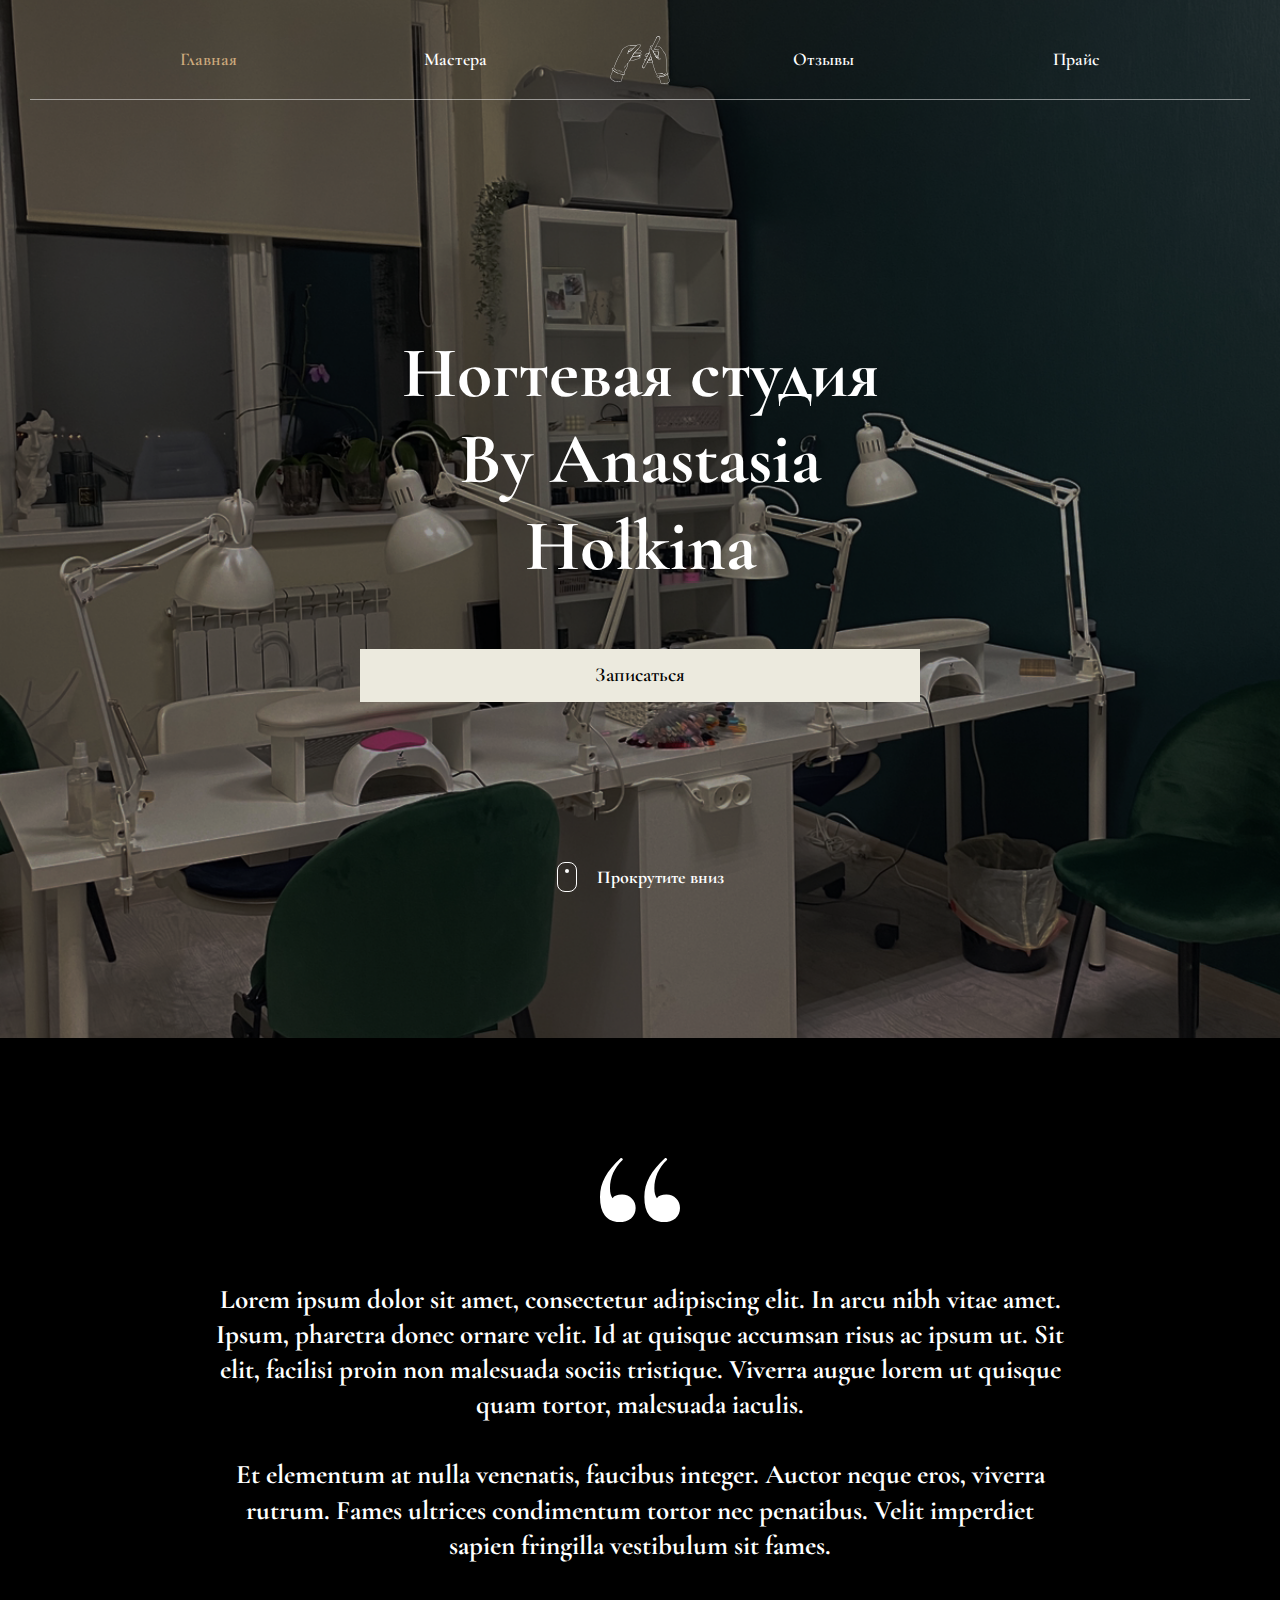
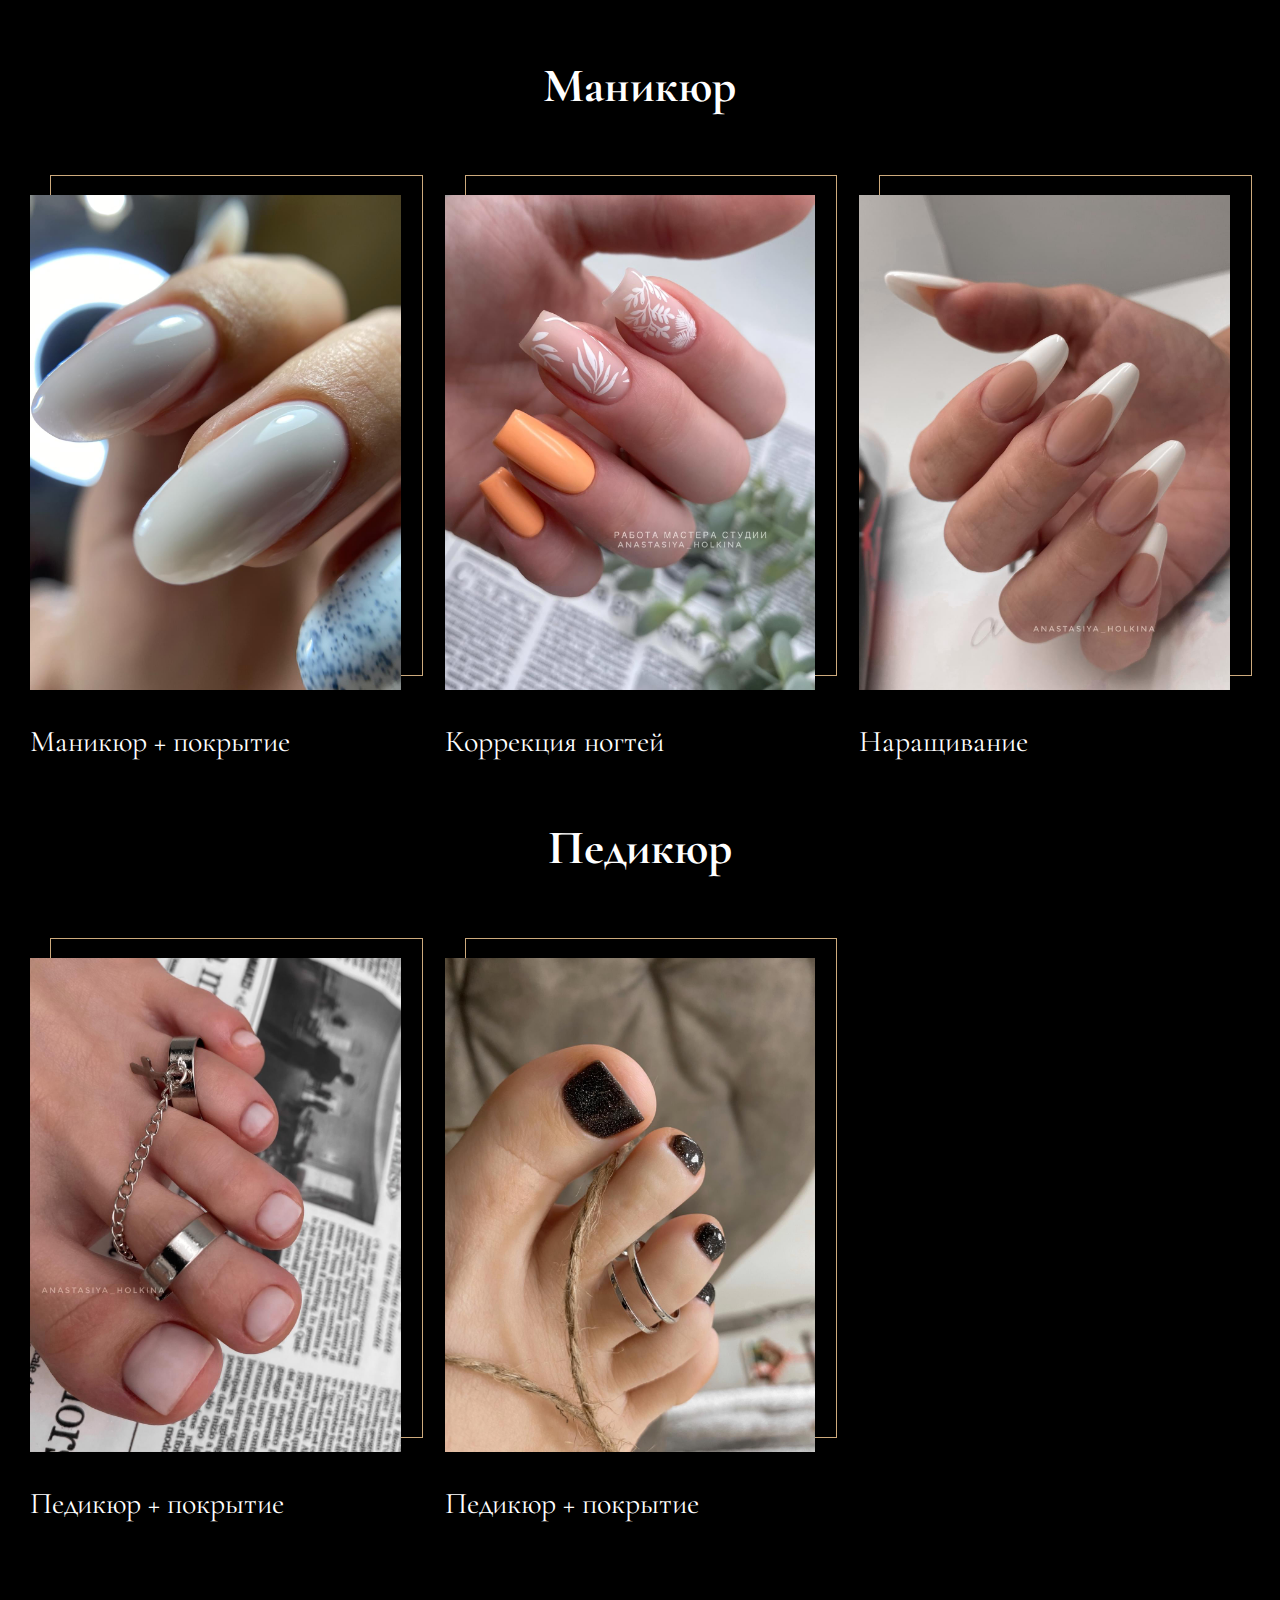
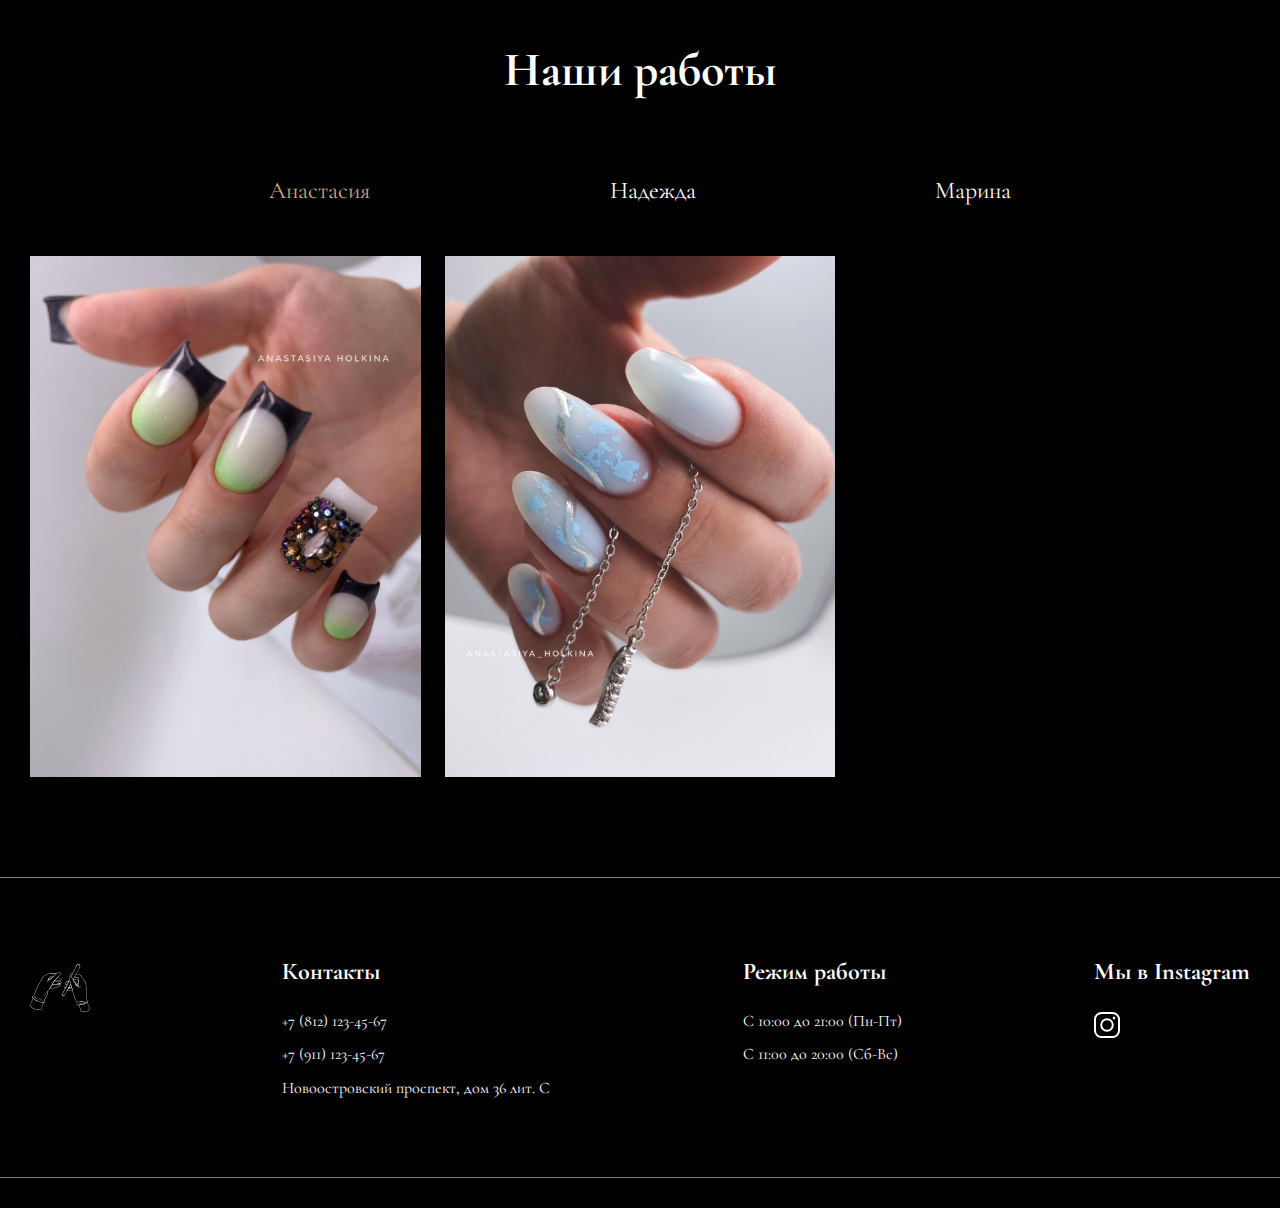
==== commit 531b28bf: "demo_v1" ====
--- a/index.html
+++ b/index.html
@@ -1 +1,6 @@
-<!DOCTYPE html><html lang="ru"><head><meta charset="UTF-8"><meta http-equiv="X-UA-Compatible" content="IE=edge"><meta name="viewport" content="width=device-width,initial-scale=1"><link rel="stylesheet" href="css/style.min.css"><title>Holkina Studio</title></head><body><section class="promo"><div class="container"><header class="header"><div class="header__hamburger"><span class="header__hamburger-line"></span> <span class="header__hamburger-line"></span> <span class="header__hamburger-line"></span></div><nav class="header__navigation"><ul class="header__list"><li class="header__list-item"><a href="#" class="header__link link active">Главная</a></li><li class="header__list-item"><a href="masters.html" class="header__link link">Мастера</a></li></ul><svg class="header__logo" viewBox="0 0 188.04 149.76"><g id="Layer_2" data-name="Layer 2"><g id="_1" data-name="1"><path d="M104.42,100.39a3.55,3.55,0,0,1-1.62-.39c-2.11-1.1-2.67-4.14-1.28-6.94a.5.5,0,1,1,.89.45c-1.12,2.26-.74,4.77.85,5.6s3.87-.3,5.07-2.52a.5.5,0,0,1,.88.47A5.83,5.83,0,0,1,104.42,100.39Z"/><path d="M155.64,11.06a.46.46,0,0,1-.23-.06.49.49,0,0,1-.2-.68,8.41,8.41,0,0,0,.87-6.26A4.28,4.28,0,0,0,154,1.43a4.22,4.22,0,0,0-3.34-.17,8.39,8.39,0,0,0-4.62,4.31.5.5,0,0,1-.67.23.51.51,0,0,1-.23-.68A9.42,9.42,0,0,1,150.37.31a5.24,5.24,0,0,1,4.11.23A5.22,5.22,0,0,1,157,3.77a9.35,9.35,0,0,1-.95,7A.49.49,0,0,1,155.64,11.06Z"/><path d="M149.12,128.92a2.72,2.72,0,0,1-2.68-2.63c0-.44.37-.83,1-1.42l.36-.34a135.27,135.27,0,0,1-12.17-30.79c-3.07-12.5-5.75-22.49-7.95-29.71l0-.06a91,91,0,0,0-3.72-10.57c-2.3-5-3-12.06-.25-14.11,1-.8,3-1.13,6.48,1.8s5.92,7.69,8.08,12l0,.06c.37.74.73,1.48,1.09,2.22,3.21,6.54,6.25,12.72,10.38,12.83a.87.87,0,0,0,.66-.17c.28-.33.06-1.37-.15-2.37a10.18,10.18,0,0,1-.2-4.84c.68-2.37,1.28-4.13,1.76-5.56,1.09-3.24,1.35-4.14.61-5.25a12.43,12.43,0,0,1-.66-1.2c-.9-1.74-2.4-4.66-4.9-5.83a30.13,30.13,0,0,0-7.54-2,.51.51,0,0,1-.41-.58.51.51,0,0,1,.58-.41,31.41,31.41,0,0,1,7.8,2.13c2.81,1.31,4.4,4.42,5.36,6.28.24.46.44.86.6,1.1,1.05,1.56.59,2.9-.5,6.12-.47,1.42-1.07,3.17-1.74,5.52a9.29,9.29,0,0,0,.22,4.35c.29,1.41.52,2.52-.06,3.22a1.69,1.69,0,0,1-1.45.53c-4.75-.13-7.91-6.57-11.26-13.39-.36-.75-.74-1.51-1.11-2.26l0-.06c-2.11-4.21-4.62-8.93-7.81-11.64-1.62-1.38-3.85-2.8-5.23-1.76-2,1.51-1.72,7.9.56,12.9a92.07,92.07,0,0,1,3.76,10.63s0,0,0,.06c2.21,7.24,4.9,17.28,8,29.83a134.49,134.49,0,0,0,12.21,30.78c.25.44-.12.79-.69,1.31a5,5,0,0,0-.7.74,1.73,1.73,0,0,0,1.71,1.58h0c7.38,0,23.55-2.13,31.9-9.93a1,1,0,0,0,.32-.76,1,1,0,0,0-.3-.7,5.48,5.48,0,0,0-.78,0c-.7,0-1.13.09-1.35-.27-1.19-1.87-2.23-20-3.28-40-.33-6.24-.59-11.18-.74-12.47-.49-4.25-.82-5.7-4.93-10.74a61.84,61.84,0,0,1-4.54-7c-2.91-4.91-6.2-10.47-9.62-11.91-2.11-.9-6.12-1.65-11.6-2.18a.49.49,0,0,1-.45-.54.5.5,0,0,1,.54-.45c5.66.54,9.67,1.3,11.9,2.24,3.72,1.58,7,7,10.09,12.33a59.57,59.57,0,0,0,4.46,6.88c4.06,5,4.6,6.59,5.14,11.26.16,1.33.42,6.28.75,12.54.67,12.86,1.92,36.52,3,39.33l.51,0c.74-.06,1.18-.08,1.46.17a2,2,0,0,1,.7,1.47,2,2,0,0,1-.63,1.52c-8.59,8-25.07,10.17-32.59,10.2ZM181,116.48h0Zm-1.24-.72Z"/><path d="M129.45,38.4a.47.47,0,0,1-.25-.07c-3-1.72-4.4-3.71-3.93-5.46.42-1.6,2.33-2.59,5-2.59.72,0,1.65,0,2.74,0a.5.5,0,0,1,.48.52.47.47,0,0,1-.51.48c-1.07,0-2,0-2.71,0-2.14,0-3.72.73-4,1.85s1,2.88,3.48,4.34a.5.5,0,0,1-.26.93Z"/><path d="M149.8,69.2s-.06,0-.08,0c-3.43-.09-5.9-3.52-7.66-6.5a.51.51,0,0,1,0-.53.53.53,0,0,1,.49-.22,68.38,68.38,0,0,1,8.05,1.76.49.49,0,0,1,.36.4c.07.46.17.91.26,1.34.29,1.41.53,2.52-.06,3.22A1.69,1.69,0,0,1,149.8,69.2Zm-.06-1a.87.87,0,0,0,.66-.17c.28-.33.06-1.37-.15-2.38-.07-.34-.15-.69-.21-1.06-1.58-.43-4.17-1.09-6.56-1.49,2.19,3.46,4.15,5,6.26,5.1Z"/><path d="M150.33,63.17a.39.39,0,0,1-.15,0,64.83,64.83,0,0,1-7.37-3.32l-1.16-.57-1,.13a.5.5,0,0,1-.52-.26c-.55-1.08-1.09-2.2-1.65-3.32l-1.11-2.26a.14.14,0,0,1,0-.06c-.89-1.77-1.64-3.19-2.37-4.47a.49.49,0,0,1,0-.44.5.5,0,0,1,.33-.29c2.43-.65,6.72-1.74,8.28-1.65,2.5.12,6.84,2.62,10,4.7a.49.49,0,0,1,.23.47,20,20,0,0,1-1.06,3.79c-.48,1.4-1.07,3.16-1.74,5.5a5.27,5.27,0,0,0-.18,1.56.52.52,0,0,1-.2.42A.53.53,0,0,1,150.33,63.17Zm-8.61-4.91h.14a13.39,13.39,0,0,1,1.4.67c1.62.81,4.51,2.26,6.59,3a5.84,5.84,0,0,1,.2-1.16c.68-2.36,1.27-4.13,1.75-5.54a24.06,24.06,0,0,0,1-3.28c-4.25-2.73-7.54-4.28-9.28-4.37a37.93,37.93,0,0,0-7.35,1.46c.65,1.16,1.33,2.45,2.1,4l0,.06c.36.74.73,1.48,1.09,2.21.5,1,1,2,1.48,3A8.44,8.44,0,0,1,141.72,58.26Z"/><path d="M135.13,48.81a.53.53,0,0,1-.24-.06.51.51,0,0,1-.2-.68l20.52-37.75a8.41,8.41,0,0,0,.87-6.26A4.28,4.28,0,0,0,154,1.43a4.22,4.22,0,0,0-3.34-.17,8.39,8.39,0,0,0-4.62,4.31L128.72,40.51a.5.5,0,0,1-.9-.44L145.16,5.12A9.42,9.42,0,0,1,150.37.31a5.24,5.24,0,0,1,4.11.23A5.22,5.22,0,0,1,157,3.77a9.35,9.35,0,0,1-.95,7L135.57,48.55A.49.49,0,0,1,135.13,48.81Z"/><path d="M104.42,100.39a3.55,3.55,0,0,1-1.62-.39c-2.11-1.1-2.67-4.14-1.28-6.94L122.79,50.2a.49.49,0,0,1,.67-.22.5.5,0,0,1,.23.67L102.41,93.51c-1.12,2.26-.74,4.77.85,5.6s3.87-.3,5.07-2.52L127.14,62a.49.49,0,0,1,.67-.2.49.49,0,0,1,.2.68l-18.8,34.6A5.83,5.83,0,0,1,104.42,100.39Z"/><path d="M120.82,75.14a.49.49,0,0,1-.39-.19.5.5,0,0,1,0-.55l5-9.16a.49.49,0,0,1,.31-.25l2.63-.68a.5.5,0,0,1,.6.34c.67,2.24,1.4,4.75,2.15,7.46a.53.53,0,0,1-.05.39.5.5,0,0,1-.32.23c-2.37.57-5,1.23-7.61,1.87l-2.14.53Zm5.32-9.23-4.33,8,1-.25c2.39-.6,4.87-1.21,7.12-1.75-.65-2.33-1.28-4.51-1.87-6.48Z"/><path d="M115,64.32c-2.53,0-4.81-.91-5.6-2.36-.36-.67-.71-2.06,1-3.83s7.17-4,11.48-5.59a.51.51,0,0,1,.55.14.5.5,0,0,1,.07.55L117.11,63.9a.52.52,0,0,1-.36.27A11.11,11.11,0,0,1,115,64.32Zm1.71-.64h0ZM121,53.91c-5.3,2-8.8,3.71-9.92,4.9-.94,1-1.21,1.9-.8,2.67.73,1.35,3.48,2.13,6.1,1.74Z"/><path d="M110.58,76.43h-.11A4.84,4.84,0,0,1,107,74.09a2.71,2.71,0,0,1,0-2.39c.26-.55,1.28-1.41,6.91-3.27a.5.5,0,0,1,.61.69l-3.49,7A.49.49,0,0,1,110.58,76.43Zm2.5-6.67c-4.59,1.59-5.12,2.25-5.18,2.37a1.72,1.72,0,0,0,0,1.53,3.73,3.73,0,0,0,2.41,1.69Z"/><path d="M118.18,84.47a17.16,17.16,0,0,1-2.42-.14.53.53,0,0,1-.38-.27.5.5,0,0,1,0-.46l3.34-6.14a.46.46,0,0,1,.29-.24c3.18-1,8.87-2.7,11.93-3.6a.51.51,0,0,1,.38,0,.48.48,0,0,1,.24.3c.7,2.59,1.4,5.23,2.08,7.84a.5.5,0,0,1-.36.61A72.27,72.27,0,0,1,118.18,84.47Zm-1.55-1c4,.33,11.69-.8,15.93-1.85-.6-2.28-1.21-4.58-1.82-6.84-3.07.9-8.19,2.43-11.23,3.38Z"/><path d="M170.82,149.76a39.78,39.78,0,0,1-11-1.71.49.49,0,0,1-.35-.37,85.21,85.21,0,0,0-7.34-19.16.48.48,0,0,1,0-.48.5.5,0,0,1,.41-.26c.53,0,1.08-.08,1.65-.14a23.73,23.73,0,0,0,3.82-.46c5.26-.79,15-2.86,21.53-7.94a.54.54,0,0,1,.46-.09.55.55,0,0,1,.33.32c3.3,9.69,7.6,20,7.65,20.13a.52.52,0,0,1,0,.35C188,140.07,184.56,149.76,170.82,149.76Zm-10.42-2.59c20.73,5.81,26-5.73,26.6-7.37-.58-1.39-4.34-10.53-7.38-19.35-6.68,4.92-16.23,6.94-21.42,7.71a24.15,24.15,0,0,1-3.93.48l-.87.08A86.59,86.59,0,0,1,160.4,147.17Z"/><path d="M152.74,124.1h-.16a.5.5,0,0,1,0-1h.16c1.44,0,13.39-.19,22.4-6.08a.5.5,0,0,1,.55.84C166.45,123.91,154.24,124.1,152.74,124.1Z"/><path d="M154.34,118.74a14.58,14.58,0,0,1-5.32-.83.5.5,0,1,1,.37-.93c5.27,2.15,16.36-1,16.48-1a.49.49,0,0,1,.61.35.48.48,0,0,1-.34.61A49.56,49.56,0,0,1,154.34,118.74Z"/><path d="M155.11,70.22c-7.89,0-10.45-3.8-10.56-4a.5.5,0,0,1,.84-.55c.05.07,2.55,3.6,10.13,3.51a.5.5,0,1,1,0,1Z"/><path d="M148.51,43.12A10.11,10.11,0,0,1,147,43a.5.5,0,0,1,.15-1,11.22,11.22,0,0,0,5.94-.89.51.51,0,0,1,.67.23.5.5,0,0,1-.23.67A11.58,11.58,0,0,1,148.51,43.12Z"/><path d="M142.49,59.61a.46.46,0,0,1-.36-.16c-.07-.07-1.7-1.85-1.35-5.55a.52.52,0,0,1,.55-.45.5.5,0,0,1,.45.55c-.31,3.22,1,4.71,1.08,4.77a.51.51,0,0,1,0,.71A.5.5,0,0,1,142.49,59.61Z"/><path d="M154.7,72.79a12,12,0,0,1-3.25-.51l-.48-.13a.5.5,0,0,1,.12-1,5.72,5.72,0,0,1,.63.15,8.29,8.29,0,0,0,7.63-1.09.5.5,0,0,1,.59.8A8.65,8.65,0,0,1,154.7,72.79Z"/><path d="M41.94,120.7h0c-15.64-.52-27.45-8.65-33.1-13.45a.5.5,0,0,1-.17-.47,8.38,8.38,0,0,0-1.23-1.47c-1.1-1.15-1.72-1.83-1.48-2.45.4-1,1.73-1.43,3-1.83,1-.32,2.19-.68,2.42-1.27,4.85-12.4,9.58-23.66,12.11-29.33,1.28-2.88,3.81-7.19,6.05-11,1.3-2.22,2.54-4.31,3.36-5.85C34.25,51,35.23,48.87,36.09,47c1.3-2.86,2.24-4.92,3.66-6.41,3.88-4.1,15.94-10.75,21.52-11.85,3.44-.68,11-.66,16.69-.53,2.55.07,4.58.15,5.42.19,4.36-3,8-3.71,10.8-2.05a3.28,3.28,0,0,1,1.69,2.49c.56,4.64-7.74,12.74-14.42,19.25-3.06,3-5.71,5.58-6.55,7S72.12,59.77,70,63.51c-5,8.77-11.29,19.69-13.1,21.67l-.07.08c-.89,1-1.26,3.39-1.7,6.11-.08.53-.17,1.08-.27,1.63-.71,4.27-1.79,8.63-4.77,11.61-1.4,1.4-3.2,4.72-5.35,9.87-.14.33.44,1.28.83,1.91.64,1,1.25,2,.93,2.88s-1.28.77-2.45.86a5,5,0,0,0-1.65.29A.42.42,0,0,1,41.94,120.7Zm-32.3-14c5.59,4.7,17,12.45,32,13a4,4,0,0,1,2.26-.55,5.23,5.23,0,0,0,1.63-.28c.11-.32-.47-1.26-.89-2-.63-1-1.23-2-.89-2.82,2.23-5.34,4.05-8.67,5.56-10.18,2.78-2.79,3.81-7,4.5-11.07.09-.56.18-1.1.26-1.63.46-2.86.86-5.33,1.92-6.59l.08-.1c1.76-1.91,8.25-13.24,13-21.51,2.14-3.75,4-7,4.94-8.51s3.46-4,6.7-7.14c6.18-6,14.63-14.27,14.13-18.42a2.28,2.28,0,0,0-1.21-1.75h0c-2.47-1.46-5.79-.75-9.86,2.11a.49.49,0,0,1-.31.09c-.7,0-2.84-.12-5.56-.2-5.67-.13-13.13-.15-16.48.51-5.43,1.08-17.2,7.55-21,11.55-1.31,1.38-2.22,3.37-3.48,6.14-.86,1.91-1.85,4.07-3.24,6.67-.83,1.56-2.07,3.66-3.38,5.89-2.22,3.78-4.74,8-6,10.89-2.53,5.65-7.24,16.9-12.09,29.28-.4,1-1.75,1.46-3,1.87-1,.3-2.07.64-2.35,1.17a9.19,9.19,0,0,0,1.24,1.46C9,105.52,9.55,106.13,9.64,106.65Zm-1,0ZM58.4,49.62a1,1,0,0,1-.51-.12,1.36,1.36,0,0,1-.44-1.31c.15-2.12,2.49-7.21,5.31-8.61a27.75,27.75,0,0,1,7.84-1.9c1.41-.19,2.55-.3,3.09-.35l.22,0a.51.51,0,0,1,.5.27.5.5,0,0,1-.08.56l-1.88,2.14c-.47.55-.87,1-1.18,1.35h0C68.75,44.43,60.86,49.62,58.4,49.62Zm.07-1h0c1.35,0,9-4.27,12-7.69h0c.31-.34.7-.79,1.17-1.33l1-1.2-2,.24a27.48,27.48,0,0,0-7.53,1.8c-1.87.93-3.76,4.06-4.5,6.54A3.79,3.79,0,0,0,58.47,48.65Z"/><path d="M25.8,143.68c-7.85,0-19-2.37-25.73-14.17a.48.48,0,0,1,0-.42s3.91-10.2,8.64-22.4a.47.47,0,0,1,.34-.3.52.52,0,0,1,.45.1c5.55,4.71,17.15,12.7,32.48,13.21a.46.46,0,0,1,.4.22.51.51,0,0,1,.06.45c-3.84,10.32-7.18,21.79-7.22,21.91a.52.52,0,0,1-.34.34A37.32,37.32,0,0,1,25.8,143.68ZM1.05,129.22c10.24,17.58,30.7,13.14,33.25,12.5.52-1.76,3.5-11.76,6.92-21-14.82-.71-26.12-8.2-31.87-13C5.14,118.57,1.64,127.7,1.05,129.22Z"/><path d="M61.17,78.17a.53.53,0,0,1-.42-.21.5.5,0,0,1,0-.54c2.09-3.51,4.51-7.7,6.6-11.33a.55.55,0,0,1,.36-.25c2.91-.42,7.3-1.06,11.72-1.76h0l2.16-.34c5.78-.94,10.78-1.75,12.79-.23a2.26,2.26,0,0,1,.91,1.59c.29,2.56-3.73,7.66-34,13.06ZM68.09,66.8c-1.88,3.26-4,7-5.93,10.19,24.16-4.4,32.45-9,32.12-11.77a1.29,1.29,0,0,0-.51-.92c-1.67-1.26-6.94-.4-12,.42l-2.17.35h0C75.27,65.75,71,66.38,68.09,66.8Z"/><path d="M58.4,49.62a1,1,0,0,1-.51-.12c-1.39-.94.91-5.33,1-5.52a.49.49,0,0,1,.31-.25A53.19,53.19,0,0,1,69.61,42a.49.49,0,0,1,.49.31.49.49,0,0,1-.13.56C67.14,45.42,60.61,49.62,58.4,49.62Zm.09-.91h0Zm0-.06c.93.06,5.89-2.51,9.66-5.51a53.52,53.52,0,0,0-8.45,1.5A8.24,8.24,0,0,0,58.47,48.65Z"/><path d="M69.56,63.73a.5.5,0,0,1-.44-.75c2.14-3.73,4-7,4.93-8.48a9.72,9.72,0,0,1,1-1.31.46.46,0,0,1,.35-.17c8.6-.45,18.85-.57,21.82,2.44a2.8,2.8,0,0,1,.86,2.2c-.3,4.58-15.67,5.83-28.51,6.07ZM75.66,54a8.79,8.79,0,0,0-.76,1c-.86,1.41-2.52,4.3-4.47,7.7,16.51-.38,26.45-2.28,26.64-5.12a1.8,1.8,0,0,0-.57-1.44C93.51,53.13,80.32,53.76,75.66,54Z"/><path d="M76.74,52.56a.51.51,0,0,1-.46-.3.49.49,0,0,1,.1-.54c1.2-1.26,2.75-2.77,4.39-4.37,1.44-1.42,3-2.93,4.53-4.48a.48.48,0,0,1,.39-.15c8.11.7,12.1,2.12,12.93,4.59h0a2.63,2.63,0,0,1-.29,2.47c-1.9,2.66-9.51,2.71-16.23,2.76h-.2C80,52.56,78.3,52.56,76.74,52.56Zm9.1-8.82c-1.48,1.49-3,3-4.38,4.32S79,50.5,77.93,51.56l4,0h.2c6.16,0,13.83-.1,15.43-2.34a1.64,1.64,0,0,0,.15-1.57h0C96.7,44.75,88.79,44,85.84,43.74Z"/><path d="M74,38.31a.49.49,0,0,1-.32-.12.51.51,0,0,1-.06-.71,57.49,57.49,0,0,1,9.66-9,.5.5,0,0,1,.57.82,56.76,56.76,0,0,0-9.47,8.83A.49.49,0,0,1,74,38.31Z"/><path d="M42.46,114.76h0a44.35,44.35,0,0,1-22.72-7,33.75,33.75,0,0,1-7.59-6.49.5.5,0,0,1,.09-.7.5.5,0,0,1,.7.08c.1.13,10,12.41,29.56,13.07a.51.51,0,0,1,.48.52A.5.5,0,0,1,42.46,114.76Z"/><path d="M44.22,100.38a.45.45,0,0,1-.2,0,.51.51,0,0,1-.25-.67,21.06,21.06,0,0,1,5-6.78c2.8-2.2,7.18-8.18,7.22-8.24a.5.5,0,0,1,.81.59c-.18.25-4.51,6.15-7.41,8.44s-4.71,6.37-4.73,6.41A.52.52,0,0,1,44.22,100.38Z"/><path d="M57.08,54.4A.5.5,0,0,1,56.6,54c-.66-2.61,1-6.94,1.11-7.13a.5.5,0,0,1,.93.37S57,51.48,57.57,53.78a.5.5,0,0,1-.37.61Z"/><path d="M37.41,110.84h0A24.56,24.56,0,0,1,24,105.77a.49.49,0,0,1-.05-.7.51.51,0,0,1,.71,0,24,24,0,0,0,12.82,4.82.51.51,0,0,1,.45.54A.5.5,0,0,1,37.41,110.84Z"/><path d="M54.6,56.29a.46.46,0,0,1-.36-.16c-1.43-1.54-.89-4.64-.87-4.77A.49.49,0,0,1,54,51a.5.5,0,0,1,.4.58c-.13.76-.28,2.94.62,3.91a.5.5,0,0,1,0,.71A.48.48,0,0,1,54.6,56.29Z"/></g></g></svg><ul class="header__list"><li class="header__list-item"><a href="reviews.html" class="header__link link">Отзывы</a></li><li class="header__list-item"><a href="price.html" class="header__link link">Прайс</a></li></ul></nav></header><div class="promo__info"><h1 class="title promo__title">Ногтевая студия By Anastasia Holkina</h1><button class="button promo__button">Записаться</button><div class="promo__tip"><img src="./images/icons/mouseDown.svg" alt="Прокрутите вниз" class="promo__tip-img"><p class="promo__tip-text">Прокрутите вниз</p></div></div></div></section><main class="main"><section class="about"><div class="container"><div class="about__description"><img src="./images/icons/quotes.svg" alt="Кавычки" class="about__description-img"><p class="about__description-text">Lorem ipsum dolor sit amet, consectetur adipiscing elit. In arcu nibh vitae amet. Ipsum, pharetra donec ornare velit. Id at quisque accumsan risus ac ipsum ut. Sit elit, facilisi proin non malesuada sociis tristique. Viverra augue lorem ut quisque quam tortor, malesuada iaculis.<br><br>Et elementum at nulla venenatis, faucibus integer. Auctor neque eros, viverra rutrum. Fames ultrices condimentum tortor nec penatibus. Velit imperdiet sapien fringilla vestibulum sit fames.</p></div><div class="about__grid"><h2 class="about__grid-title title">Маникюр</h2><div class="about__grid-item"><div class="about__grid-imgBorder"><img src="./images/manicure.jpg" alt="Маникюр" class="about__grid-img"></div><p class="about__grid-description">Маникюр + покрытие</p></div><div class="about__grid-item"><div class="about__grid-imgBorder"><img src="./images/manicure.jpg" alt="Маникюр" class="about__grid-img"></div><p class="about__grid-description">Коррекция ногтей</p></div><div class="about__grid-item"><div class="about__grid-imgBorder"><img src="./images/manicure.jpg" alt="Маникюр" class="about__grid-img"></div><p class="about__grid-description">Сложный дизайн / ручная роспись</p></div><h2 class="about__grid-title title">Педикюр</h2><div class="about__grid-item"><div class="about__grid-imgBorder"><img src="./images/PedikYura.jpg" alt="Педикюр" class="about__grid-img"></div><p class="about__grid-description">Педикюр + покрытие (только пальчики)</p></div><div class="about__grid-item"><div class="about__grid-imgBorder"><img src="./images/PedikYura.jpg" alt="Педикюр" class="about__grid-img"></div><p class="about__grid-description">Педикюр + покрытие (со стопой)</p></div><div class="about__grid-item"><div class="about__grid-imgBorder"><img src="./images/PedikYura.jpg" alt="Педикюр" class="about__grid-img"></div><p class="about__grid-description">Педикюр без покрытия</p></div></div></div></section><section class="portfolio"><div class="container"><h2 class="title portfolio__title">Наши работы</h2><ul class="portfolio__list"><li class="portfolio__list-item active link">Маникюр</li><li class="portfolio__list-item link">Педикюр</li></ul><div class="portfolio__grid"><img src="./images/nail.jpg" alt="Маникюр" class="portfolio__grid-img animate__animated"> <img src="./images/nail.jpg" alt="Маникюр" class="portfolio__grid-img animate__animated"> <img src="./images/nail.jpg" alt="Маникюр" class="portfolio__grid-img animate__animated"> <img src="./images/nail.jpg" alt="Маникюр" class="portfolio__grid-img animate__animated"> <img src="./images/nail.jpg" alt="Маникюр" class="portfolio__grid-img animate__animated"> <img src="./images/nail.jpg" alt="Маникюр" class="portfolio__grid-img animate__animated"> <img src="./images/nail.jpg" alt="Маникюр" class="portfolio__grid-img animate__animated"> <img src="./images/nail.jpg" alt="Маникюр" class="portfolio__grid-img animate__animated"> <img src="./images/nail.jpg" alt="Маникюр" class="portfolio__grid-img animate__animated"></div><div class="portfolio__grid"><img src="./images/pedikure.jpg" alt="Педикюр" class="portfolio__grid-img animate__animated"> <img src="./images/pedikure.jpg" alt="Педикюр" class="portfolio__grid-img animate__animated"> <img src="./images/pedikure.jpg" alt="Педикюр" class="portfolio__grid-img animate__animated"> <img src="./images/pedikure.jpg" alt="Педикюр" class="portfolio__grid-img animate__animated"> <img src="./images/pedikure.jpg" alt="Педикюр" class="portfolio__grid-img animate__animated"> <img src="./images/pedikure.jpg" alt="Педикюр" class="portfolio__grid-img animate__animated"> <img src="./images/pedikure.jpg" alt="Педикюр" class="portfolio__grid-img animate__animated"> <img src="./images/pedikure.jpg" alt="Педикюр" class="portfolio__grid-img animate__animated"> <img src="./images/pedikure.jpg" alt="Педикюр" class="portfolio__grid-img animate__animated"></div></div></section></main><footer class="footer"><div class="container"><svg class="footer__logo" viewBox="0 0 188.04 149.76"><g id="Layer_2" data-name="Layer 2"><g id="_1" data-name="1"><path d="M104.42,100.39a3.55,3.55,0,0,1-1.62-.39c-2.11-1.1-2.67-4.14-1.28-6.94a.5.5,0,1,1,.89.45c-1.12,2.26-.74,4.77.85,5.6s3.87-.3,5.07-2.52a.5.5,0,0,1,.88.47A5.83,5.83,0,0,1,104.42,100.39Z"/><path d="M155.64,11.06a.46.46,0,0,1-.23-.06.49.49,0,0,1-.2-.68,8.41,8.41,0,0,0,.87-6.26A4.28,4.28,0,0,0,154,1.43a4.22,4.22,0,0,0-3.34-.17,8.39,8.39,0,0,0-4.62,4.31.5.5,0,0,1-.67.23.51.51,0,0,1-.23-.68A9.42,9.42,0,0,1,150.37.31a5.24,5.24,0,0,1,4.11.23A5.22,5.22,0,0,1,157,3.77a9.35,9.35,0,0,1-.95,7A.49.49,0,0,1,155.64,11.06Z"/><path d="M149.12,128.92a2.72,2.72,0,0,1-2.68-2.63c0-.44.37-.83,1-1.42l.36-.34a135.27,135.27,0,0,1-12.17-30.79c-3.07-12.5-5.75-22.49-7.95-29.71l0-.06a91,91,0,0,0-3.72-10.57c-2.3-5-3-12.06-.25-14.11,1-.8,3-1.13,6.48,1.8s5.92,7.69,8.08,12l0,.06c.37.74.73,1.48,1.09,2.22,3.21,6.54,6.25,12.72,10.38,12.83a.87.87,0,0,0,.66-.17c.28-.33.06-1.37-.15-2.37a10.18,10.18,0,0,1-.2-4.84c.68-2.37,1.28-4.13,1.76-5.56,1.09-3.24,1.35-4.14.61-5.25a12.43,12.43,0,0,1-.66-1.2c-.9-1.74-2.4-4.66-4.9-5.83a30.13,30.13,0,0,0-7.54-2,.51.51,0,0,1-.41-.58.51.51,0,0,1,.58-.41,31.41,31.41,0,0,1,7.8,2.13c2.81,1.31,4.4,4.42,5.36,6.28.24.46.44.86.6,1.1,1.05,1.56.59,2.9-.5,6.12-.47,1.42-1.07,3.17-1.74,5.52a9.29,9.29,0,0,0,.22,4.35c.29,1.41.52,2.52-.06,3.22a1.69,1.69,0,0,1-1.45.53c-4.75-.13-7.91-6.57-11.26-13.39-.36-.75-.74-1.51-1.11-2.26l0-.06c-2.11-4.21-4.62-8.93-7.81-11.64-1.62-1.38-3.85-2.8-5.23-1.76-2,1.51-1.72,7.9.56,12.9a92.07,92.07,0,0,1,3.76,10.63s0,0,0,.06c2.21,7.24,4.9,17.28,8,29.83a134.49,134.49,0,0,0,12.21,30.78c.25.44-.12.79-.69,1.31a5,5,0,0,0-.7.74,1.73,1.73,0,0,0,1.71,1.58h0c7.38,0,23.55-2.13,31.9-9.93a1,1,0,0,0,.32-.76,1,1,0,0,0-.3-.7,5.48,5.48,0,0,0-.78,0c-.7,0-1.13.09-1.35-.27-1.19-1.87-2.23-20-3.28-40-.33-6.24-.59-11.18-.74-12.47-.49-4.25-.82-5.7-4.93-10.74a61.84,61.84,0,0,1-4.54-7c-2.91-4.91-6.2-10.47-9.62-11.91-2.11-.9-6.12-1.65-11.6-2.18a.49.49,0,0,1-.45-.54.5.5,0,0,1,.54-.45c5.66.54,9.67,1.3,11.9,2.24,3.72,1.58,7,7,10.09,12.33a59.57,59.57,0,0,0,4.46,6.88c4.06,5,4.6,6.59,5.14,11.26.16,1.33.42,6.28.75,12.54.67,12.86,1.92,36.52,3,39.33l.51,0c.74-.06,1.18-.08,1.46.17a2,2,0,0,1,.7,1.47,2,2,0,0,1-.63,1.52c-8.59,8-25.07,10.17-32.59,10.2ZM181,116.48h0Zm-1.24-.72Z"/><path d="M129.45,38.4a.47.47,0,0,1-.25-.07c-3-1.72-4.4-3.71-3.93-5.46.42-1.6,2.33-2.59,5-2.59.72,0,1.65,0,2.74,0a.5.5,0,0,1,.48.52.47.47,0,0,1-.51.48c-1.07,0-2,0-2.71,0-2.14,0-3.72.73-4,1.85s1,2.88,3.48,4.34a.5.5,0,0,1-.26.93Z"/><path d="M149.8,69.2s-.06,0-.08,0c-3.43-.09-5.9-3.52-7.66-6.5a.51.51,0,0,1,0-.53.53.53,0,0,1,.49-.22,68.38,68.38,0,0,1,8.05,1.76.49.49,0,0,1,.36.4c.07.46.17.91.26,1.34.29,1.41.53,2.52-.06,3.22A1.69,1.69,0,0,1,149.8,69.2Zm-.06-1a.87.87,0,0,0,.66-.17c.28-.33.06-1.37-.15-2.38-.07-.34-.15-.69-.21-1.06-1.58-.43-4.17-1.09-6.56-1.49,2.19,3.46,4.15,5,6.26,5.1Z"/><path d="M150.33,63.17a.39.39,0,0,1-.15,0,64.83,64.83,0,0,1-7.37-3.32l-1.16-.57-1,.13a.5.5,0,0,1-.52-.26c-.55-1.08-1.09-2.2-1.65-3.32l-1.11-2.26a.14.14,0,0,1,0-.06c-.89-1.77-1.64-3.19-2.37-4.47a.49.49,0,0,1,0-.44.5.5,0,0,1,.33-.29c2.43-.65,6.72-1.74,8.28-1.65,2.5.12,6.84,2.62,10,4.7a.49.49,0,0,1,.23.47,20,20,0,0,1-1.06,3.79c-.48,1.4-1.07,3.16-1.74,5.5a5.27,5.27,0,0,0-.18,1.56.52.52,0,0,1-.2.42A.53.53,0,0,1,150.33,63.17Zm-8.61-4.91h.14a13.39,13.39,0,0,1,1.4.67c1.62.81,4.51,2.26,6.59,3a5.84,5.84,0,0,1,.2-1.16c.68-2.36,1.27-4.13,1.75-5.54a24.06,24.06,0,0,0,1-3.28c-4.25-2.73-7.54-4.28-9.28-4.37a37.93,37.93,0,0,0-7.35,1.46c.65,1.16,1.33,2.45,2.1,4l0,.06c.36.74.73,1.48,1.09,2.21.5,1,1,2,1.48,3A8.44,8.44,0,0,1,141.72,58.26Z"/><path d="M135.13,48.81a.53.53,0,0,1-.24-.06.51.51,0,0,1-.2-.68l20.52-37.75a8.41,8.41,0,0,0,.87-6.26A4.28,4.28,0,0,0,154,1.43a4.22,4.22,0,0,0-3.34-.17,8.39,8.39,0,0,0-4.62,4.31L128.72,40.51a.5.5,0,0,1-.9-.44L145.16,5.12A9.42,9.42,0,0,1,150.37.31a5.24,5.24,0,0,1,4.11.23A5.22,5.22,0,0,1,157,3.77a9.35,9.35,0,0,1-.95,7L135.57,48.55A.49.49,0,0,1,135.13,48.81Z"/><path d="M104.42,100.39a3.55,3.55,0,0,1-1.62-.39c-2.11-1.1-2.67-4.14-1.28-6.94L122.79,50.2a.49.49,0,0,1,.67-.22.5.5,0,0,1,.23.67L102.41,93.51c-1.12,2.26-.74,4.77.85,5.6s3.87-.3,5.07-2.52L127.14,62a.49.49,0,0,1,.67-.2.49.49,0,0,1,.2.68l-18.8,34.6A5.83,5.83,0,0,1,104.42,100.39Z"/><path d="M120.82,75.14a.49.49,0,0,1-.39-.19.5.5,0,0,1,0-.55l5-9.16a.49.49,0,0,1,.31-.25l2.63-.68a.5.5,0,0,1,.6.34c.67,2.24,1.4,4.75,2.15,7.46a.53.53,0,0,1-.05.39.5.5,0,0,1-.32.23c-2.37.57-5,1.23-7.61,1.87l-2.14.53Zm5.32-9.23-4.33,8,1-.25c2.39-.6,4.87-1.21,7.12-1.75-.65-2.33-1.28-4.51-1.87-6.48Z"/><path d="M115,64.32c-2.53,0-4.81-.91-5.6-2.36-.36-.67-.71-2.06,1-3.83s7.17-4,11.48-5.59a.51.51,0,0,1,.55.14.5.5,0,0,1,.07.55L117.11,63.9a.52.52,0,0,1-.36.27A11.11,11.11,0,0,1,115,64.32Zm1.71-.64h0ZM121,53.91c-5.3,2-8.8,3.71-9.92,4.9-.94,1-1.21,1.9-.8,2.67.73,1.35,3.48,2.13,6.1,1.74Z"/><path d="M110.58,76.43h-.11A4.84,4.84,0,0,1,107,74.09a2.71,2.71,0,0,1,0-2.39c.26-.55,1.28-1.41,6.91-3.27a.5.5,0,0,1,.61.69l-3.49,7A.49.49,0,0,1,110.58,76.43Zm2.5-6.67c-4.59,1.59-5.12,2.25-5.18,2.37a1.72,1.72,0,0,0,0,1.53,3.73,3.73,0,0,0,2.41,1.69Z"/><path d="M118.18,84.47a17.16,17.16,0,0,1-2.42-.14.53.53,0,0,1-.38-.27.5.5,0,0,1,0-.46l3.34-6.14a.46.46,0,0,1,.29-.24c3.18-1,8.87-2.7,11.93-3.6a.51.51,0,0,1,.38,0,.48.48,0,0,1,.24.3c.7,2.59,1.4,5.23,2.08,7.84a.5.5,0,0,1-.36.61A72.27,72.27,0,0,1,118.18,84.47Zm-1.55-1c4,.33,11.69-.8,15.93-1.85-.6-2.28-1.21-4.58-1.82-6.84-3.07.9-8.19,2.43-11.23,3.38Z"/><path d="M170.82,149.76a39.78,39.78,0,0,1-11-1.71.49.49,0,0,1-.35-.37,85.21,85.21,0,0,0-7.34-19.16.48.48,0,0,1,0-.48.5.5,0,0,1,.41-.26c.53,0,1.08-.08,1.65-.14a23.73,23.73,0,0,0,3.82-.46c5.26-.79,15-2.86,21.53-7.94a.54.54,0,0,1,.46-.09.55.55,0,0,1,.33.32c3.3,9.69,7.6,20,7.65,20.13a.52.52,0,0,1,0,.35C188,140.07,184.56,149.76,170.82,149.76Zm-10.42-2.59c20.73,5.81,26-5.73,26.6-7.37-.58-1.39-4.34-10.53-7.38-19.35-6.68,4.92-16.23,6.94-21.42,7.71a24.15,24.15,0,0,1-3.93.48l-.87.08A86.59,86.59,0,0,1,160.4,147.17Z"/><path d="M152.74,124.1h-.16a.5.5,0,0,1,0-1h.16c1.44,0,13.39-.19,22.4-6.08a.5.5,0,0,1,.55.84C166.45,123.91,154.24,124.1,152.74,124.1Z"/><path d="M154.34,118.74a14.58,14.58,0,0,1-5.32-.83.5.5,0,1,1,.37-.93c5.27,2.15,16.36-1,16.48-1a.49.49,0,0,1,.61.35.48.48,0,0,1-.34.61A49.56,49.56,0,0,1,154.34,118.74Z"/><path d="M155.11,70.22c-7.89,0-10.45-3.8-10.56-4a.5.5,0,0,1,.84-.55c.05.07,2.55,3.6,10.13,3.51a.5.5,0,1,1,0,1Z"/><path d="M148.51,43.12A10.11,10.11,0,0,1,147,43a.5.5,0,0,1,.15-1,11.22,11.22,0,0,0,5.94-.89.51.51,0,0,1,.67.23.5.5,0,0,1-.23.67A11.58,11.58,0,0,1,148.51,43.12Z"/><path d="M142.49,59.61a.46.46,0,0,1-.36-.16c-.07-.07-1.7-1.85-1.35-5.55a.52.52,0,0,1,.55-.45.5.5,0,0,1,.45.55c-.31,3.22,1,4.71,1.08,4.77a.51.51,0,0,1,0,.71A.5.5,0,0,1,142.49,59.61Z"/><path d="M154.7,72.79a12,12,0,0,1-3.25-.51l-.48-.13a.5.5,0,0,1,.12-1,5.72,5.72,0,0,1,.63.15,8.29,8.29,0,0,0,7.63-1.09.5.5,0,0,1,.59.8A8.65,8.65,0,0,1,154.7,72.79Z"/><path d="M41.94,120.7h0c-15.64-.52-27.45-8.65-33.1-13.45a.5.5,0,0,1-.17-.47,8.38,8.38,0,0,0-1.23-1.47c-1.1-1.15-1.72-1.83-1.48-2.45.4-1,1.73-1.43,3-1.83,1-.32,2.19-.68,2.42-1.27,4.85-12.4,9.58-23.66,12.11-29.33,1.28-2.88,3.81-7.19,6.05-11,1.3-2.22,2.54-4.31,3.36-5.85C34.25,51,35.23,48.87,36.09,47c1.3-2.86,2.24-4.92,3.66-6.41,3.88-4.1,15.94-10.75,21.52-11.85,3.44-.68,11-.66,16.69-.53,2.55.07,4.58.15,5.42.19,4.36-3,8-3.71,10.8-2.05a3.28,3.28,0,0,1,1.69,2.49c.56,4.64-7.74,12.74-14.42,19.25-3.06,3-5.71,5.58-6.55,7S72.12,59.77,70,63.51c-5,8.77-11.29,19.69-13.1,21.67l-.07.08c-.89,1-1.26,3.39-1.7,6.11-.08.53-.17,1.08-.27,1.63-.71,4.27-1.79,8.63-4.77,11.61-1.4,1.4-3.2,4.72-5.35,9.87-.14.33.44,1.28.83,1.91.64,1,1.25,2,.93,2.88s-1.28.77-2.45.86a5,5,0,0,0-1.65.29A.42.42,0,0,1,41.94,120.7Zm-32.3-14c5.59,4.7,17,12.45,32,13a4,4,0,0,1,2.26-.55,5.23,5.23,0,0,0,1.63-.28c.11-.32-.47-1.26-.89-2-.63-1-1.23-2-.89-2.82,2.23-5.34,4.05-8.67,5.56-10.18,2.78-2.79,3.81-7,4.5-11.07.09-.56.18-1.1.26-1.63.46-2.86.86-5.33,1.92-6.59l.08-.1c1.76-1.91,8.25-13.24,13-21.51,2.14-3.75,4-7,4.94-8.51s3.46-4,6.7-7.14c6.18-6,14.63-14.27,14.13-18.42a2.28,2.28,0,0,0-1.21-1.75h0c-2.47-1.46-5.79-.75-9.86,2.11a.49.49,0,0,1-.31.09c-.7,0-2.84-.12-5.56-.2-5.67-.13-13.13-.15-16.48.51-5.43,1.08-17.2,7.55-21,11.55-1.31,1.38-2.22,3.37-3.48,6.14-.86,1.91-1.85,4.07-3.24,6.67-.83,1.56-2.07,3.66-3.38,5.89-2.22,3.78-4.74,8-6,10.89-2.53,5.65-7.24,16.9-12.09,29.28-.4,1-1.75,1.46-3,1.87-1,.3-2.07.64-2.35,1.17a9.19,9.19,0,0,0,1.24,1.46C9,105.52,9.55,106.13,9.64,106.65Zm-1,0ZM58.4,49.62a1,1,0,0,1-.51-.12,1.36,1.36,0,0,1-.44-1.31c.15-2.12,2.49-7.21,5.31-8.61a27.75,27.75,0,0,1,7.84-1.9c1.41-.19,2.55-.3,3.09-.35l.22,0a.51.51,0,0,1,.5.27.5.5,0,0,1-.08.56l-1.88,2.14c-.47.55-.87,1-1.18,1.35h0C68.75,44.43,60.86,49.62,58.4,49.62Zm.07-1h0c1.35,0,9-4.27,12-7.69h0c.31-.34.7-.79,1.17-1.33l1-1.2-2,.24a27.48,27.48,0,0,0-7.53,1.8c-1.87.93-3.76,4.06-4.5,6.54A3.79,3.79,0,0,0,58.47,48.65Z"/><path d="M25.8,143.68c-7.85,0-19-2.37-25.73-14.17a.48.48,0,0,1,0-.42s3.91-10.2,8.64-22.4a.47.47,0,0,1,.34-.3.52.52,0,0,1,.45.1c5.55,4.71,17.15,12.7,32.48,13.21a.46.46,0,0,1,.4.22.51.51,0,0,1,.06.45c-3.84,10.32-7.18,21.79-7.22,21.91a.52.52,0,0,1-.34.34A37.32,37.32,0,0,1,25.8,143.68ZM1.05,129.22c10.24,17.58,30.7,13.14,33.25,12.5.52-1.76,3.5-11.76,6.92-21-14.82-.71-26.12-8.2-31.87-13C5.14,118.57,1.64,127.7,1.05,129.22Z"/><path d="M61.17,78.17a.53.53,0,0,1-.42-.21.5.5,0,0,1,0-.54c2.09-3.51,4.51-7.7,6.6-11.33a.55.55,0,0,1,.36-.25c2.91-.42,7.3-1.06,11.72-1.76h0l2.16-.34c5.78-.94,10.78-1.75,12.79-.23a2.26,2.26,0,0,1,.91,1.59c.29,2.56-3.73,7.66-34,13.06ZM68.09,66.8c-1.88,3.26-4,7-5.93,10.19,24.16-4.4,32.45-9,32.12-11.77a1.29,1.29,0,0,0-.51-.92c-1.67-1.26-6.94-.4-12,.42l-2.17.35h0C75.27,65.75,71,66.38,68.09,66.8Z"/><path d="M58.4,49.62a1,1,0,0,1-.51-.12c-1.39-.94.91-5.33,1-5.52a.49.49,0,0,1,.31-.25A53.19,53.19,0,0,1,69.61,42a.49.49,0,0,1,.49.31.49.49,0,0,1-.13.56C67.14,45.42,60.61,49.62,58.4,49.62Zm.09-.91h0Zm0-.06c.93.06,5.89-2.51,9.66-5.51a53.52,53.52,0,0,0-8.45,1.5A8.24,8.24,0,0,0,58.47,48.65Z"/><path d="M69.56,63.73a.5.5,0,0,1-.44-.75c2.14-3.73,4-7,4.93-8.48a9.72,9.72,0,0,1,1-1.31.46.46,0,0,1,.35-.17c8.6-.45,18.85-.57,21.82,2.44a2.8,2.8,0,0,1,.86,2.2c-.3,4.58-15.67,5.83-28.51,6.07ZM75.66,54a8.79,8.79,0,0,0-.76,1c-.86,1.41-2.52,4.3-4.47,7.7,16.51-.38,26.45-2.28,26.64-5.12a1.8,1.8,0,0,0-.57-1.44C93.51,53.13,80.32,53.76,75.66,54Z"/><path d="M76.74,52.56a.51.51,0,0,1-.46-.3.49.49,0,0,1,.1-.54c1.2-1.26,2.75-2.77,4.39-4.37,1.44-1.42,3-2.93,4.53-4.48a.48.48,0,0,1,.39-.15c8.11.7,12.1,2.12,12.93,4.59h0a2.63,2.63,0,0,1-.29,2.47c-1.9,2.66-9.51,2.71-16.23,2.76h-.2C80,52.56,78.3,52.56,76.74,52.56Zm9.1-8.82c-1.48,1.49-3,3-4.38,4.32S79,50.5,77.93,51.56l4,0h.2c6.16,0,13.83-.1,15.43-2.34a1.64,1.64,0,0,0,.15-1.57h0C96.7,44.75,88.79,44,85.84,43.74Z"/><path d="M74,38.31a.49.49,0,0,1-.32-.12.51.51,0,0,1-.06-.71,57.49,57.49,0,0,1,9.66-9,.5.5,0,0,1,.57.82,56.76,56.76,0,0,0-9.47,8.83A.49.49,0,0,1,74,38.31Z"/><path d="M42.46,114.76h0a44.35,44.35,0,0,1-22.72-7,33.75,33.75,0,0,1-7.59-6.49.5.5,0,0,1,.09-.7.5.5,0,0,1,.7.08c.1.13,10,12.41,29.56,13.07a.51.51,0,0,1,.48.52A.5.5,0,0,1,42.46,114.76Z"/><path d="M44.22,100.38a.45.45,0,0,1-.2,0,.51.51,0,0,1-.25-.67,21.06,21.06,0,0,1,5-6.78c2.8-2.2,7.18-8.18,7.22-8.24a.5.5,0,0,1,.81.59c-.18.25-4.51,6.15-7.41,8.44s-4.71,6.37-4.73,6.41A.52.52,0,0,1,44.22,100.38Z"/><path d="M57.08,54.4A.5.5,0,0,1,56.6,54c-.66-2.61,1-6.94,1.11-7.13a.5.5,0,0,1,.93.37S57,51.48,57.57,53.78a.5.5,0,0,1-.37.61Z"/><path d="M37.41,110.84h0A24.56,24.56,0,0,1,24,105.77a.49.49,0,0,1-.05-.7.51.51,0,0,1,.71,0,24,24,0,0,0,12.82,4.82.51.51,0,0,1,.45.54A.5.5,0,0,1,37.41,110.84Z"/><path d="M54.6,56.29a.46.46,0,0,1-.36-.16c-1.43-1.54-.89-4.64-.87-4.77A.49.49,0,0,1,54,51a.5.5,0,0,1,.4.58c-.13.76-.28,2.94.62,3.91a.5.5,0,0,1,0,.71A.48.48,0,0,1,54.6,56.29Z"/></g></g></svg><div class="footer__info"><h3 class="footer__title title">Контакты</h3><p class="footer__text">+7 (812) 123-45-67</p><p class="footer__text">+7 (911) 123-45-67</p><p class="footer__text">Новоостровский проспект, дом 36 лит. С</p></div><div class="footer__info"><h3 class="footer__title title">Режим работы</h3><p class="footer__text">C 10:00 до 21:00 (Пн-Пт)</p><p class="footer__text">С 11:00 до 20:00 (Сб-Вс)</p></div><div class="footer__info"><h3 class="footer__title title">Мы в Instagram</h3><a href="#" class="footer__link"><svg width="26" height="26" viewBox="0 0 26 26" fill="none" xmlns="http://www.w3.org/2000/svg"><path d="M18.5341 1H7.46592C3.89455 1 1 3.89507 1 7.46592V18.5341C1 22.1054 3.89507 25 7.46643 25H18.5336C22.1049 25 25 22.1049 25 18.5336V7.46592C25 3.89455 22.1049 1 18.5336 1H18.5341Z" stroke="white" stroke-width="2" stroke-miterlimit="10"/><path d="M13 18.7932C16.1995 18.7932 18.7932 16.1995 18.7932 13C18.7932 9.8005 16.1995 7.20679 13 7.20679C9.80049 7.20679 7.20679 9.8005 7.20679 13C7.20679 16.1995 9.80049 18.7932 13 18.7932Z" stroke="white" stroke-width="2" stroke-miterlimit="10"/><path d="M20.0345 7.20688C20.72 7.20688 21.2757 6.65115 21.2757 5.96562C21.2757 5.2801 20.72 4.72437 20.0345 4.72437C19.3489 4.72437 18.7932 5.2801 18.7932 5.96562C18.7932 6.65115 19.3489 7.20688 20.0345 7.20688Z" fill="white"/></svg></a></div></div></footer><div class="overlay hide"><div class="modal"><svg class="modal__close" viewBox="0 0 24 24" fill="none" xmlns="http://www.w3.org/2000/svg"><path id="Vector" d="M21 21L12 12M12 12L3 3M12 12L21.0001 3M12 12L3 21.0001" stroke="white" stroke-width="2" stroke-linecap="round" stroke-linejoin="round"/></svg><h2 class="title modal__title">Выберите мастера</h2><ul class="modal__list"><li class="modal__item"><img src="./images/master.jpg" alt="Мастер" class="modal__item-img"><p class="modal__item-name">Анастасия Холкина</p><button class="modal__item-button button">Выбрать</button></li><li class="modal__item"><img src="./images/master.jpg" alt="Мастер" class="modal__item-img"><p class="modal__item-name">Анастасия Холкина</p><button class="modal__item-button button">Выбрать</button></li><li class="modal__item"><img src="./images/master.jpg" alt="Мастер" class="modal__item-img"><p class="modal__item-name">Анастасия Холкина</p><button class="modal__item-button button">Выбрать</button></li></ul></div></div><div class="hamburger__menu"><svg class="hamburger__menu-logo" viewBox="0 0 188.04 149.76"><g id="Layer_2" data-name="Layer 2"><g id="_1" data-name="1"><path d="M104.42,100.39a3.55,3.55,0,0,1-1.62-.39c-2.11-1.1-2.67-4.14-1.28-6.94a.5.5,0,1,1,.89.45c-1.12,2.26-.74,4.77.85,5.6s3.87-.3,5.07-2.52a.5.5,0,0,1,.88.47A5.83,5.83,0,0,1,104.42,100.39Z"/><path d="M155.64,11.06a.46.46,0,0,1-.23-.06.49.49,0,0,1-.2-.68,8.41,8.41,0,0,0,.87-6.26A4.28,4.28,0,0,0,154,1.43a4.22,4.22,0,0,0-3.34-.17,8.39,8.39,0,0,0-4.62,4.31.5.5,0,0,1-.67.23.51.51,0,0,1-.23-.68A9.42,9.42,0,0,1,150.37.31a5.24,5.24,0,0,1,4.11.23A5.22,5.22,0,0,1,157,3.77a9.35,9.35,0,0,1-.95,7A.49.49,0,0,1,155.64,11.06Z"/><path d="M149.12,128.92a2.72,2.72,0,0,1-2.68-2.63c0-.44.37-.83,1-1.42l.36-.34a135.27,135.27,0,0,1-12.17-30.79c-3.07-12.5-5.75-22.49-7.95-29.71l0-.06a91,91,0,0,0-3.72-10.57c-2.3-5-3-12.06-.25-14.11,1-.8,3-1.13,6.48,1.8s5.92,7.69,8.08,12l0,.06c.37.74.73,1.48,1.09,2.22,3.21,6.54,6.25,12.72,10.38,12.83a.87.87,0,0,0,.66-.17c.28-.33.06-1.37-.15-2.37a10.18,10.18,0,0,1-.2-4.84c.68-2.37,1.28-4.13,1.76-5.56,1.09-3.24,1.35-4.14.61-5.25a12.43,12.43,0,0,1-.66-1.2c-.9-1.74-2.4-4.66-4.9-5.83a30.13,30.13,0,0,0-7.54-2,.51.51,0,0,1-.41-.58.51.51,0,0,1,.58-.41,31.41,31.41,0,0,1,7.8,2.13c2.81,1.31,4.4,4.42,5.36,6.28.24.46.44.86.6,1.1,1.05,1.56.59,2.9-.5,6.12-.47,1.42-1.07,3.17-1.74,5.52a9.29,9.29,0,0,0,.22,4.35c.29,1.41.52,2.52-.06,3.22a1.69,1.69,0,0,1-1.45.53c-4.75-.13-7.91-6.57-11.26-13.39-.36-.75-.74-1.51-1.11-2.26l0-.06c-2.11-4.21-4.62-8.93-7.81-11.64-1.62-1.38-3.85-2.8-5.23-1.76-2,1.51-1.72,7.9.56,12.9a92.07,92.07,0,0,1,3.76,10.63s0,0,0,.06c2.21,7.24,4.9,17.28,8,29.83a134.49,134.49,0,0,0,12.21,30.78c.25.44-.12.79-.69,1.31a5,5,0,0,0-.7.74,1.73,1.73,0,0,0,1.71,1.58h0c7.38,0,23.55-2.13,31.9-9.93a1,1,0,0,0,.32-.76,1,1,0,0,0-.3-.7,5.48,5.48,0,0,0-.78,0c-.7,0-1.13.09-1.35-.27-1.19-1.87-2.23-20-3.28-40-.33-6.24-.59-11.18-.74-12.47-.49-4.25-.82-5.7-4.93-10.74a61.84,61.84,0,0,1-4.54-7c-2.91-4.91-6.2-10.47-9.62-11.91-2.11-.9-6.12-1.65-11.6-2.18a.49.49,0,0,1-.45-.54.5.5,0,0,1,.54-.45c5.66.54,9.67,1.3,11.9,2.24,3.72,1.58,7,7,10.09,12.33a59.57,59.57,0,0,0,4.46,6.88c4.06,5,4.6,6.59,5.14,11.26.16,1.33.42,6.28.75,12.54.67,12.86,1.92,36.52,3,39.33l.51,0c.74-.06,1.18-.08,1.46.17a2,2,0,0,1,.7,1.47,2,2,0,0,1-.63,1.52c-8.59,8-25.07,10.17-32.59,10.2ZM181,116.48h0Zm-1.24-.72Z"/><path d="M129.45,38.4a.47.47,0,0,1-.25-.07c-3-1.72-4.4-3.71-3.93-5.46.42-1.6,2.33-2.59,5-2.59.72,0,1.65,0,2.74,0a.5.5,0,0,1,.48.52.47.47,0,0,1-.51.48c-1.07,0-2,0-2.71,0-2.14,0-3.72.73-4,1.85s1,2.88,3.48,4.34a.5.5,0,0,1-.26.93Z"/><path d="M149.8,69.2s-.06,0-.08,0c-3.43-.09-5.9-3.52-7.66-6.5a.51.51,0,0,1,0-.53.53.53,0,0,1,.49-.22,68.38,68.38,0,0,1,8.05,1.76.49.49,0,0,1,.36.4c.07.46.17.91.26,1.34.29,1.41.53,2.52-.06,3.22A1.69,1.69,0,0,1,149.8,69.2Zm-.06-1a.87.87,0,0,0,.66-.17c.28-.33.06-1.37-.15-2.38-.07-.34-.15-.69-.21-1.06-1.58-.43-4.17-1.09-6.56-1.49,2.19,3.46,4.15,5,6.26,5.1Z"/><path d="M150.33,63.17a.39.39,0,0,1-.15,0,64.83,64.83,0,0,1-7.37-3.32l-1.16-.57-1,.13a.5.5,0,0,1-.52-.26c-.55-1.08-1.09-2.2-1.65-3.32l-1.11-2.26a.14.14,0,0,1,0-.06c-.89-1.77-1.64-3.19-2.37-4.47a.49.49,0,0,1,0-.44.5.5,0,0,1,.33-.29c2.43-.65,6.72-1.74,8.28-1.65,2.5.12,6.84,2.62,10,4.7a.49.49,0,0,1,.23.47,20,20,0,0,1-1.06,3.79c-.48,1.4-1.07,3.16-1.74,5.5a5.27,5.27,0,0,0-.18,1.56.52.52,0,0,1-.2.42A.53.53,0,0,1,150.33,63.17Zm-8.61-4.91h.14a13.39,13.39,0,0,1,1.4.67c1.62.81,4.51,2.26,6.59,3a5.84,5.84,0,0,1,.2-1.16c.68-2.36,1.27-4.13,1.75-5.54a24.06,24.06,0,0,0,1-3.28c-4.25-2.73-7.54-4.28-9.28-4.37a37.93,37.93,0,0,0-7.35,1.46c.65,1.16,1.33,2.45,2.1,4l0,.06c.36.74.73,1.48,1.09,2.21.5,1,1,2,1.48,3A8.44,8.44,0,0,1,141.72,58.26Z"/><path d="M135.13,48.81a.53.53,0,0,1-.24-.06.51.51,0,0,1-.2-.68l20.52-37.75a8.41,8.41,0,0,0,.87-6.26A4.28,4.28,0,0,0,154,1.43a4.22,4.22,0,0,0-3.34-.17,8.39,8.39,0,0,0-4.62,4.31L128.72,40.51a.5.5,0,0,1-.9-.44L145.16,5.12A9.42,9.42,0,0,1,150.37.31a5.24,5.24,0,0,1,4.11.23A5.22,5.22,0,0,1,157,3.77a9.35,9.35,0,0,1-.95,7L135.57,48.55A.49.49,0,0,1,135.13,48.81Z"/><path d="M104.42,100.39a3.55,3.55,0,0,1-1.62-.39c-2.11-1.1-2.67-4.14-1.28-6.94L122.79,50.2a.49.49,0,0,1,.67-.22.5.5,0,0,1,.23.67L102.41,93.51c-1.12,2.26-.74,4.77.85,5.6s3.87-.3,5.07-2.52L127.14,62a.49.49,0,0,1,.67-.2.49.49,0,0,1,.2.68l-18.8,34.6A5.83,5.83,0,0,1,104.42,100.39Z"/><path d="M120.82,75.14a.49.49,0,0,1-.39-.19.5.5,0,0,1,0-.55l5-9.16a.49.49,0,0,1,.31-.25l2.63-.68a.5.5,0,0,1,.6.34c.67,2.24,1.4,4.75,2.15,7.46a.53.53,0,0,1-.05.39.5.5,0,0,1-.32.23c-2.37.57-5,1.23-7.61,1.87l-2.14.53Zm5.32-9.23-4.33,8,1-.25c2.39-.6,4.87-1.21,7.12-1.75-.65-2.33-1.28-4.51-1.87-6.48Z"/><path d="M115,64.32c-2.53,0-4.81-.91-5.6-2.36-.36-.67-.71-2.06,1-3.83s7.17-4,11.48-5.59a.51.51,0,0,1,.55.14.5.5,0,0,1,.07.55L117.11,63.9a.52.52,0,0,1-.36.27A11.11,11.11,0,0,1,115,64.32Zm1.71-.64h0ZM121,53.91c-5.3,2-8.8,3.71-9.92,4.9-.94,1-1.21,1.9-.8,2.67.73,1.35,3.48,2.13,6.1,1.74Z"/><path d="M110.58,76.43h-.11A4.84,4.84,0,0,1,107,74.09a2.71,2.71,0,0,1,0-2.39c.26-.55,1.28-1.41,6.91-3.27a.5.5,0,0,1,.61.69l-3.49,7A.49.49,0,0,1,110.58,76.43Zm2.5-6.67c-4.59,1.59-5.12,2.25-5.18,2.37a1.72,1.72,0,0,0,0,1.53,3.73,3.73,0,0,0,2.41,1.69Z"/><path d="M118.18,84.47a17.16,17.16,0,0,1-2.42-.14.53.53,0,0,1-.38-.27.5.5,0,0,1,0-.46l3.34-6.14a.46.46,0,0,1,.29-.24c3.18-1,8.87-2.7,11.93-3.6a.51.51,0,0,1,.38,0,.48.48,0,0,1,.24.3c.7,2.59,1.4,5.23,2.08,7.84a.5.5,0,0,1-.36.61A72.27,72.27,0,0,1,118.18,84.47Zm-1.55-1c4,.33,11.69-.8,15.93-1.85-.6-2.28-1.21-4.58-1.82-6.84-3.07.9-8.19,2.43-11.23,3.38Z"/><path d="M170.82,149.76a39.78,39.78,0,0,1-11-1.71.49.49,0,0,1-.35-.37,85.21,85.21,0,0,0-7.34-19.16.48.48,0,0,1,0-.48.5.5,0,0,1,.41-.26c.53,0,1.08-.08,1.65-.14a23.73,23.73,0,0,0,3.82-.46c5.26-.79,15-2.86,21.53-7.94a.54.54,0,0,1,.46-.09.55.55,0,0,1,.33.32c3.3,9.69,7.6,20,7.65,20.13a.52.52,0,0,1,0,.35C188,140.07,184.56,149.76,170.82,149.76Zm-10.42-2.59c20.73,5.81,26-5.73,26.6-7.37-.58-1.39-4.34-10.53-7.38-19.35-6.68,4.92-16.23,6.94-21.42,7.71a24.15,24.15,0,0,1-3.93.48l-.87.08A86.59,86.59,0,0,1,160.4,147.17Z"/><path d="M152.74,124.1h-.16a.5.5,0,0,1,0-1h.16c1.44,0,13.39-.19,22.4-6.08a.5.5,0,0,1,.55.84C166.45,123.91,154.24,124.1,152.74,124.1Z"/><path d="M154.34,118.74a14.58,14.58,0,0,1-5.32-.83.5.5,0,1,1,.37-.93c5.27,2.15,16.36-1,16.48-1a.49.49,0,0,1,.61.35.48.48,0,0,1-.34.61A49.56,49.56,0,0,1,154.34,118.74Z"/><path d="M155.11,70.22c-7.89,0-10.45-3.8-10.56-4a.5.5,0,0,1,.84-.55c.05.07,2.55,3.6,10.13,3.51a.5.5,0,1,1,0,1Z"/><path d="M148.51,43.12A10.11,10.11,0,0,1,147,43a.5.5,0,0,1,.15-1,11.22,11.22,0,0,0,5.94-.89.51.51,0,0,1,.67.23.5.5,0,0,1-.23.67A11.58,11.58,0,0,1,148.51,43.12Z"/><path d="M142.49,59.61a.46.46,0,0,1-.36-.16c-.07-.07-1.7-1.85-1.35-5.55a.52.52,0,0,1,.55-.45.5.5,0,0,1,.45.55c-.31,3.22,1,4.71,1.08,4.77a.51.51,0,0,1,0,.71A.5.5,0,0,1,142.49,59.61Z"/><path d="M154.7,72.79a12,12,0,0,1-3.25-.51l-.48-.13a.5.5,0,0,1,.12-1,5.72,5.72,0,0,1,.63.15,8.29,8.29,0,0,0,7.63-1.09.5.5,0,0,1,.59.8A8.65,8.65,0,0,1,154.7,72.79Z"/><path d="M41.94,120.7h0c-15.64-.52-27.45-8.65-33.1-13.45a.5.5,0,0,1-.17-.47,8.38,8.38,0,0,0-1.23-1.47c-1.1-1.15-1.72-1.83-1.48-2.45.4-1,1.73-1.43,3-1.83,1-.32,2.19-.68,2.42-1.27,4.85-12.4,9.58-23.66,12.11-29.33,1.28-2.88,3.81-7.19,6.05-11,1.3-2.22,2.54-4.31,3.36-5.85C34.25,51,35.23,48.87,36.09,47c1.3-2.86,2.24-4.92,3.66-6.41,3.88-4.1,15.94-10.75,21.52-11.85,3.44-.68,11-.66,16.69-.53,2.55.07,4.58.15,5.42.19,4.36-3,8-3.71,10.8-2.05a3.28,3.28,0,0,1,1.69,2.49c.56,4.64-7.74,12.74-14.42,19.25-3.06,3-5.71,5.58-6.55,7S72.12,59.77,70,63.51c-5,8.77-11.29,19.69-13.1,21.67l-.07.08c-.89,1-1.26,3.39-1.7,6.11-.08.53-.17,1.08-.27,1.63-.71,4.27-1.79,8.63-4.77,11.61-1.4,1.4-3.2,4.72-5.35,9.87-.14.33.44,1.28.83,1.91.64,1,1.25,2,.93,2.88s-1.28.77-2.45.86a5,5,0,0,0-1.65.29A.42.42,0,0,1,41.94,120.7Zm-32.3-14c5.59,4.7,17,12.45,32,13a4,4,0,0,1,2.26-.55,5.23,5.23,0,0,0,1.63-.28c.11-.32-.47-1.26-.89-2-.63-1-1.23-2-.89-2.82,2.23-5.34,4.05-8.67,5.56-10.18,2.78-2.79,3.81-7,4.5-11.07.09-.56.18-1.1.26-1.63.46-2.86.86-5.33,1.92-6.59l.08-.1c1.76-1.91,8.25-13.24,13-21.51,2.14-3.75,4-7,4.94-8.51s3.46-4,6.7-7.14c6.18-6,14.63-14.27,14.13-18.42a2.28,2.28,0,0,0-1.21-1.75h0c-2.47-1.46-5.79-.75-9.86,2.11a.49.49,0,0,1-.31.09c-.7,0-2.84-.12-5.56-.2-5.67-.13-13.13-.15-16.48.51-5.43,1.08-17.2,7.55-21,11.55-1.31,1.38-2.22,3.37-3.48,6.14-.86,1.91-1.85,4.07-3.24,6.67-.83,1.56-2.07,3.66-3.38,5.89-2.22,3.78-4.74,8-6,10.89-2.53,5.65-7.24,16.9-12.09,29.28-.4,1-1.75,1.46-3,1.87-1,.3-2.07.64-2.35,1.17a9.19,9.19,0,0,0,1.24,1.46C9,105.52,9.55,106.13,9.64,106.65Zm-1,0ZM58.4,49.62a1,1,0,0,1-.51-.12,1.36,1.36,0,0,1-.44-1.31c.15-2.12,2.49-7.21,5.31-8.61a27.75,27.75,0,0,1,7.84-1.9c1.41-.19,2.55-.3,3.09-.35l.22,0a.51.51,0,0,1,.5.27.5.5,0,0,1-.08.56l-1.88,2.14c-.47.55-.87,1-1.18,1.35h0C68.75,44.43,60.86,49.62,58.4,49.62Zm.07-1h0c1.35,0,9-4.27,12-7.69h0c.31-.34.7-.79,1.17-1.33l1-1.2-2,.24a27.48,27.48,0,0,0-7.53,1.8c-1.87.93-3.76,4.06-4.5,6.54A3.79,3.79,0,0,0,58.47,48.65Z"/><path d="M25.8,143.68c-7.85,0-19-2.37-25.73-14.17a.48.48,0,0,1,0-.42s3.91-10.2,8.64-22.4a.47.47,0,0,1,.34-.3.52.52,0,0,1,.45.1c5.55,4.71,17.15,12.7,32.48,13.21a.46.46,0,0,1,.4.22.51.51,0,0,1,.06.45c-3.84,10.32-7.18,21.79-7.22,21.91a.52.52,0,0,1-.34.34A37.32,37.32,0,0,1,25.8,143.68ZM1.05,129.22c10.24,17.58,30.7,13.14,33.25,12.5.52-1.76,3.5-11.76,6.92-21-14.82-.71-26.12-8.2-31.87-13C5.14,118.57,1.64,127.7,1.05,129.22Z"/><path d="M61.17,78.17a.53.53,0,0,1-.42-.21.5.5,0,0,1,0-.54c2.09-3.51,4.51-7.7,6.6-11.33a.55.55,0,0,1,.36-.25c2.91-.42,7.3-1.06,11.72-1.76h0l2.16-.34c5.78-.94,10.78-1.75,12.79-.23a2.26,2.26,0,0,1,.91,1.59c.29,2.56-3.73,7.66-34,13.06ZM68.09,66.8c-1.88,3.26-4,7-5.93,10.19,24.16-4.4,32.45-9,32.12-11.77a1.29,1.29,0,0,0-.51-.92c-1.67-1.26-6.94-.4-12,.42l-2.17.35h0C75.27,65.75,71,66.38,68.09,66.8Z"/><path d="M58.4,49.62a1,1,0,0,1-.51-.12c-1.39-.94.91-5.33,1-5.52a.49.49,0,0,1,.31-.25A53.19,53.19,0,0,1,69.61,42a.49.49,0,0,1,.49.31.49.49,0,0,1-.13.56C67.14,45.42,60.61,49.62,58.4,49.62Zm.09-.91h0Zm0-.06c.93.06,5.89-2.51,9.66-5.51a53.52,53.52,0,0,0-8.45,1.5A8.24,8.24,0,0,0,58.47,48.65Z"/><path d="M69.56,63.73a.5.5,0,0,1-.44-.75c2.14-3.73,4-7,4.93-8.48a9.72,9.72,0,0,1,1-1.31.46.46,0,0,1,.35-.17c8.6-.45,18.85-.57,21.82,2.44a2.8,2.8,0,0,1,.86,2.2c-.3,4.58-15.67,5.83-28.51,6.07ZM75.66,54a8.79,8.79,0,0,0-.76,1c-.86,1.41-2.52,4.3-4.47,7.7,16.51-.38,26.45-2.28,26.64-5.12a1.8,1.8,0,0,0-.57-1.44C93.51,53.13,80.32,53.76,75.66,54Z"/><path d="M76.74,52.56a.51.51,0,0,1-.46-.3.49.49,0,0,1,.1-.54c1.2-1.26,2.75-2.77,4.39-4.37,1.44-1.42,3-2.93,4.53-4.48a.48.48,0,0,1,.39-.15c8.11.7,12.1,2.12,12.93,4.59h0a2.63,2.63,0,0,1-.29,2.47c-1.9,2.66-9.51,2.71-16.23,2.76h-.2C80,52.56,78.3,52.56,76.74,52.56Zm9.1-8.82c-1.48,1.49-3,3-4.38,4.32S79,50.5,77.93,51.56l4,0h.2c6.16,0,13.83-.1,15.43-2.34a1.64,1.64,0,0,0,.15-1.57h0C96.7,44.75,88.79,44,85.84,43.74Z"/><path d="M74,38.31a.49.49,0,0,1-.32-.12.51.51,0,0,1-.06-.71,57.49,57.49,0,0,1,9.66-9,.5.5,0,0,1,.57.82,56.76,56.76,0,0,0-9.47,8.83A.49.49,0,0,1,74,38.31Z"/><path d="M42.46,114.76h0a44.35,44.35,0,0,1-22.72-7,33.75,33.75,0,0,1-7.59-6.49.5.5,0,0,1,.09-.7.5.5,0,0,1,.7.08c.1.13,10,12.41,29.56,13.07a.51.51,0,0,1,.48.52A.5.5,0,0,1,42.46,114.76Z"/><path d="M44.22,100.38a.45.45,0,0,1-.2,0,.51.51,0,0,1-.25-.67,21.06,21.06,0,0,1,5-6.78c2.8-2.2,7.18-8.18,7.22-8.24a.5.5,0,0,1,.81.59c-.18.25-4.51,6.15-7.41,8.44s-4.71,6.37-4.73,6.41A.52.52,0,0,1,44.22,100.38Z"/><path d="M57.08,54.4A.5.5,0,0,1,56.6,54c-.66-2.61,1-6.94,1.11-7.13a.5.5,0,0,1,.93.37S57,51.48,57.57,53.78a.5.5,0,0,1-.37.61Z"/><path d="M37.41,110.84h0A24.56,24.56,0,0,1,24,105.77a.49.49,0,0,1-.05-.7.51.51,0,0,1,.71,0,24,24,0,0,0,12.82,4.82.51.51,0,0,1,.45.54A.5.5,0,0,1,37.41,110.84Z"/><path d="M54.6,56.29a.46.46,0,0,1-.36-.16c-1.43-1.54-.89-4.64-.87-4.77A.49.49,0,0,1,54,51a.5.5,0,0,1,.4.58c-.13.76-.28,2.94.62,3.91a.5.5,0,0,1,0,.71A.48.48,0,0,1,54.6,56.29Z"/></g></g></svg> <svg class="hamburger__menu-close" viewBox="0 0 24 24" fill="none" xmlns="http://www.w3.org/2000/svg"><path id="Vector" d="M21 21L12 12M12 12L3 3M12 12L21.0001 3M12 12L3 21.0001" stroke="white" stroke-width="2" stroke-linecap="round" stroke-linejoin="round"/></svg><nav class="hamburger__menu-nav"><ul class="hamburger__menu-list"><li class="header__menu-item"><a href="#" class="hamburger__menu-link link active">Главная</a></li><li class="header__menu-item"><a href="masters.html" class="hamburger__menu-link link">Мастера</a></li><li class="header__menu-item"><a href="reviews.html" class="hamburger__menu-link link">Отзывы</a></li><li class="header__menu-item"><a href="price.html" class="hamburger__menu-link link">Прайс</a></li></ul></nav></div><script src="https://dikidi.net/assets/js/widget_record/widget2.min.js"></script><script src="./js/index.js"></script></body></html>+<!DOCTYPE html><html lang="ru"><head><meta charset="UTF-8"><meta http-equiv="X-UA-Compatible" content="IE=edge"><meta name="viewport" content="width=device-width,initial-scale=1"><link rel="stylesheet" href="css/style.min.css"><title>Holkina Studio</title></head><body><section class="promo"><div class="container"><header class="header"><div class="header__hamburger"><span class="header__hamburger-line"></span> <span class="header__hamburger-line"></span> <span class="header__hamburger-line"></span></div><nav class="header__navigation"><ul class="header__list"><li class="header__list-item"><a href="#" class="header__link link active">Главная</a></li><li class="header__list-item"><a href="masters.html" class="header__link link">Мастера</a></li></ul><svg class="header__logo" viewBox="0 0 188.04 149.76"><g id="Layer_2" data-name="Layer 2"><g id="_1" data-name="1"><path d="M104.42,100.39a3.55,3.55,0,0,1-1.62-.39c-2.11-1.1-2.67-4.14-1.28-6.94a.5.5,0,1,1,.89.45c-1.12,2.26-.74,4.77.85,5.6s3.87-.3,5.07-2.52a.5.5,0,0,1,.88.47A5.83,5.83,0,0,1,104.42,100.39Z"/><path d="M155.64,11.06a.46.46,0,0,1-.23-.06.49.49,0,0,1-.2-.68,8.41,8.41,0,0,0,.87-6.26A4.28,4.28,0,0,0,154,1.43a4.22,4.22,0,0,0-3.34-.17,8.39,8.39,0,0,0-4.62,4.31.5.5,0,0,1-.67.23.51.51,0,0,1-.23-.68A9.42,9.42,0,0,1,150.37.31a5.24,5.24,0,0,1,4.11.23A5.22,5.22,0,0,1,157,3.77a9.35,9.35,0,0,1-.95,7A.49.49,0,0,1,155.64,11.06Z"/><path d="M149.12,128.92a2.72,2.72,0,0,1-2.68-2.63c0-.44.37-.83,1-1.42l.36-.34a135.27,135.27,0,0,1-12.17-30.79c-3.07-12.5-5.75-22.49-7.95-29.71l0-.06a91,91,0,0,0-3.72-10.57c-2.3-5-3-12.06-.25-14.11,1-.8,3-1.13,6.48,1.8s5.92,7.69,8.08,12l0,.06c.37.74.73,1.48,1.09,2.22,3.21,6.54,6.25,12.72,10.38,12.83a.87.87,0,0,0,.66-.17c.28-.33.06-1.37-.15-2.37a10.18,10.18,0,0,1-.2-4.84c.68-2.37,1.28-4.13,1.76-5.56,1.09-3.24,1.35-4.14.61-5.25a12.43,12.43,0,0,1-.66-1.2c-.9-1.74-2.4-4.66-4.9-5.83a30.13,30.13,0,0,0-7.54-2,.51.51,0,0,1-.41-.58.51.51,0,0,1,.58-.41,31.41,31.41,0,0,1,7.8,2.13c2.81,1.31,4.4,4.42,5.36,6.28.24.46.44.86.6,1.1,1.05,1.56.59,2.9-.5,6.12-.47,1.42-1.07,3.17-1.74,5.52a9.29,9.29,0,0,0,.22,4.35c.29,1.41.52,2.52-.06,3.22a1.69,1.69,0,0,1-1.45.53c-4.75-.13-7.91-6.57-11.26-13.39-.36-.75-.74-1.51-1.11-2.26l0-.06c-2.11-4.21-4.62-8.93-7.81-11.64-1.62-1.38-3.85-2.8-5.23-1.76-2,1.51-1.72,7.9.56,12.9a92.07,92.07,0,0,1,3.76,10.63s0,0,0,.06c2.21,7.24,4.9,17.28,8,29.83a134.49,134.49,0,0,0,12.21,30.78c.25.44-.12.79-.69,1.31a5,5,0,0,0-.7.74,1.73,1.73,0,0,0,1.71,1.58h0c7.38,0,23.55-2.13,31.9-9.93a1,1,0,0,0,.32-.76,1,1,0,0,0-.3-.7,5.48,5.48,0,0,0-.78,0c-.7,0-1.13.09-1.35-.27-1.19-1.87-2.23-20-3.28-40-.33-6.24-.59-11.18-.74-12.47-.49-4.25-.82-5.7-4.93-10.74a61.84,61.84,0,0,1-4.54-7c-2.91-4.91-6.2-10.47-9.62-11.91-2.11-.9-6.12-1.65-11.6-2.18a.49.49,0,0,1-.45-.54.5.5,0,0,1,.54-.45c5.66.54,9.67,1.3,11.9,2.24,3.72,1.58,7,7,10.09,12.33a59.57,59.57,0,0,0,4.46,6.88c4.06,5,4.6,6.59,5.14,11.26.16,1.33.42,6.28.75,12.54.67,12.86,1.92,36.52,3,39.33l.51,0c.74-.06,1.18-.08,1.46.17a2,2,0,0,1,.7,1.47,2,2,0,0,1-.63,1.52c-8.59,8-25.07,10.17-32.59,10.2ZM181,116.48h0Zm-1.24-.72Z"/><path d="M129.45,38.4a.47.47,0,0,1-.25-.07c-3-1.72-4.4-3.71-3.93-5.46.42-1.6,2.33-2.59,5-2.59.72,0,1.65,0,2.74,0a.5.5,0,0,1,.48.52.47.47,0,0,1-.51.48c-1.07,0-2,0-2.71,0-2.14,0-3.72.73-4,1.85s1,2.88,3.48,4.34a.5.5,0,0,1-.26.93Z"/><path d="M149.8,69.2s-.06,0-.08,0c-3.43-.09-5.9-3.52-7.66-6.5a.51.51,0,0,1,0-.53.53.53,0,0,1,.49-.22,68.38,68.38,0,0,1,8.05,1.76.49.49,0,0,1,.36.4c.07.46.17.91.26,1.34.29,1.41.53,2.52-.06,3.22A1.69,1.69,0,0,1,149.8,69.2Zm-.06-1a.87.87,0,0,0,.66-.17c.28-.33.06-1.37-.15-2.38-.07-.34-.15-.69-.21-1.06-1.58-.43-4.17-1.09-6.56-1.49,2.19,3.46,4.15,5,6.26,5.1Z"/><path d="M150.33,63.17a.39.39,0,0,1-.15,0,64.83,64.83,0,0,1-7.37-3.32l-1.16-.57-1,.13a.5.5,0,0,1-.52-.26c-.55-1.08-1.09-2.2-1.65-3.32l-1.11-2.26a.14.14,0,0,1,0-.06c-.89-1.77-1.64-3.19-2.37-4.47a.49.49,0,0,1,0-.44.5.5,0,0,1,.33-.29c2.43-.65,6.72-1.74,8.28-1.65,2.5.12,6.84,2.62,10,4.7a.49.49,0,0,1,.23.47,20,20,0,0,1-1.06,3.79c-.48,1.4-1.07,3.16-1.74,5.5a5.27,5.27,0,0,0-.18,1.56.52.52,0,0,1-.2.42A.53.53,0,0,1,150.33,63.17Zm-8.61-4.91h.14a13.39,13.39,0,0,1,1.4.67c1.62.81,4.51,2.26,6.59,3a5.84,5.84,0,0,1,.2-1.16c.68-2.36,1.27-4.13,1.75-5.54a24.06,24.06,0,0,0,1-3.28c-4.25-2.73-7.54-4.28-9.28-4.37a37.93,37.93,0,0,0-7.35,1.46c.65,1.16,1.33,2.45,2.1,4l0,.06c.36.74.73,1.48,1.09,2.21.5,1,1,2,1.48,3A8.44,8.44,0,0,1,141.72,58.26Z"/><path d="M135.13,48.81a.53.53,0,0,1-.24-.06.51.51,0,0,1-.2-.68l20.52-37.75a8.41,8.41,0,0,0,.87-6.26A4.28,4.28,0,0,0,154,1.43a4.22,4.22,0,0,0-3.34-.17,8.39,8.39,0,0,0-4.62,4.31L128.72,40.51a.5.5,0,0,1-.9-.44L145.16,5.12A9.42,9.42,0,0,1,150.37.31a5.24,5.24,0,0,1,4.11.23A5.22,5.22,0,0,1,157,3.77a9.35,9.35,0,0,1-.95,7L135.57,48.55A.49.49,0,0,1,135.13,48.81Z"/><path d="M104.42,100.39a3.55,3.55,0,0,1-1.62-.39c-2.11-1.1-2.67-4.14-1.28-6.94L122.79,50.2a.49.49,0,0,1,.67-.22.5.5,0,0,1,.23.67L102.41,93.51c-1.12,2.26-.74,4.77.85,5.6s3.87-.3,5.07-2.52L127.14,62a.49.49,0,0,1,.67-.2.49.49,0,0,1,.2.68l-18.8,34.6A5.83,5.83,0,0,1,104.42,100.39Z"/><path d="M120.82,75.14a.49.49,0,0,1-.39-.19.5.5,0,0,1,0-.55l5-9.16a.49.49,0,0,1,.31-.25l2.63-.68a.5.5,0,0,1,.6.34c.67,2.24,1.4,4.75,2.15,7.46a.53.53,0,0,1-.05.39.5.5,0,0,1-.32.23c-2.37.57-5,1.23-7.61,1.87l-2.14.53Zm5.32-9.23-4.33,8,1-.25c2.39-.6,4.87-1.21,7.12-1.75-.65-2.33-1.28-4.51-1.87-6.48Z"/><path d="M115,64.32c-2.53,0-4.81-.91-5.6-2.36-.36-.67-.71-2.06,1-3.83s7.17-4,11.48-5.59a.51.51,0,0,1,.55.14.5.5,0,0,1,.07.55L117.11,63.9a.52.52,0,0,1-.36.27A11.11,11.11,0,0,1,115,64.32Zm1.71-.64h0ZM121,53.91c-5.3,2-8.8,3.71-9.92,4.9-.94,1-1.21,1.9-.8,2.67.73,1.35,3.48,2.13,6.1,1.74Z"/><path d="M110.58,76.43h-.11A4.84,4.84,0,0,1,107,74.09a2.71,2.71,0,0,1,0-2.39c.26-.55,1.28-1.41,6.91-3.27a.5.5,0,0,1,.61.69l-3.49,7A.49.49,0,0,1,110.58,76.43Zm2.5-6.67c-4.59,1.59-5.12,2.25-5.18,2.37a1.72,1.72,0,0,0,0,1.53,3.73,3.73,0,0,0,2.41,1.69Z"/><path d="M118.18,84.47a17.16,17.16,0,0,1-2.42-.14.53.53,0,0,1-.38-.27.5.5,0,0,1,0-.46l3.34-6.14a.46.46,0,0,1,.29-.24c3.18-1,8.87-2.7,11.93-3.6a.51.51,0,0,1,.38,0,.48.48,0,0,1,.24.3c.7,2.59,1.4,5.23,2.08,7.84a.5.5,0,0,1-.36.61A72.27,72.27,0,0,1,118.18,84.47Zm-1.55-1c4,.33,11.69-.8,15.93-1.85-.6-2.28-1.21-4.58-1.82-6.84-3.07.9-8.19,2.43-11.23,3.38Z"/><path d="M170.82,149.76a39.78,39.78,0,0,1-11-1.71.49.49,0,0,1-.35-.37,85.21,85.21,0,0,0-7.34-19.16.48.48,0,0,1,0-.48.5.5,0,0,1,.41-.26c.53,0,1.08-.08,1.65-.14a23.73,23.73,0,0,0,3.82-.46c5.26-.79,15-2.86,21.53-7.94a.54.54,0,0,1,.46-.09.55.55,0,0,1,.33.32c3.3,9.69,7.6,20,7.65,20.13a.52.52,0,0,1,0,.35C188,140.07,184.56,149.76,170.82,149.76Zm-10.42-2.59c20.73,5.81,26-5.73,26.6-7.37-.58-1.39-4.34-10.53-7.38-19.35-6.68,4.92-16.23,6.94-21.42,7.71a24.15,24.15,0,0,1-3.93.48l-.87.08A86.59,86.59,0,0,1,160.4,147.17Z"/><path d="M152.74,124.1h-.16a.5.5,0,0,1,0-1h.16c1.44,0,13.39-.19,22.4-6.08a.5.5,0,0,1,.55.84C166.45,123.91,154.24,124.1,152.74,124.1Z"/><path d="M154.34,118.74a14.58,14.58,0,0,1-5.32-.83.5.5,0,1,1,.37-.93c5.27,2.15,16.36-1,16.48-1a.49.49,0,0,1,.61.35.48.48,0,0,1-.34.61A49.56,49.56,0,0,1,154.34,118.74Z"/><path d="M155.11,70.22c-7.89,0-10.45-3.8-10.56-4a.5.5,0,0,1,.84-.55c.05.07,2.55,3.6,10.13,3.51a.5.5,0,1,1,0,1Z"/><path d="M148.51,43.12A10.11,10.11,0,0,1,147,43a.5.5,0,0,1,.15-1,11.22,11.22,0,0,0,5.94-.89.51.51,0,0,1,.67.23.5.5,0,0,1-.23.67A11.58,11.58,0,0,1,148.51,43.12Z"/><path d="M142.49,59.61a.46.46,0,0,1-.36-.16c-.07-.07-1.7-1.85-1.35-5.55a.52.52,0,0,1,.55-.45.5.5,0,0,1,.45.55c-.31,3.22,1,4.71,1.08,4.77a.51.51,0,0,1,0,.71A.5.5,0,0,1,142.49,59.61Z"/><path d="M154.7,72.79a12,12,0,0,1-3.25-.51l-.48-.13a.5.5,0,0,1,.12-1,5.72,5.72,0,0,1,.63.15,8.29,8.29,0,0,0,7.63-1.09.5.5,0,0,1,.59.8A8.65,8.65,0,0,1,154.7,72.79Z"/><path d="M41.94,120.7h0c-15.64-.52-27.45-8.65-33.1-13.45a.5.5,0,0,1-.17-.47,8.38,8.38,0,0,0-1.23-1.47c-1.1-1.15-1.72-1.83-1.48-2.45.4-1,1.73-1.43,3-1.83,1-.32,2.19-.68,2.42-1.27,4.85-12.4,9.58-23.66,12.11-29.33,1.28-2.88,3.81-7.19,6.05-11,1.3-2.22,2.54-4.31,3.36-5.85C34.25,51,35.23,48.87,36.09,47c1.3-2.86,2.24-4.92,3.66-6.41,3.88-4.1,15.94-10.75,21.52-11.85,3.44-.68,11-.66,16.69-.53,2.55.07,4.58.15,5.42.19,4.36-3,8-3.71,10.8-2.05a3.28,3.28,0,0,1,1.69,2.49c.56,4.64-7.74,12.74-14.42,19.25-3.06,3-5.71,5.58-6.55,7S72.12,59.77,70,63.51c-5,8.77-11.29,19.69-13.1,21.67l-.07.08c-.89,1-1.26,3.39-1.7,6.11-.08.53-.17,1.08-.27,1.63-.71,4.27-1.79,8.63-4.77,11.61-1.4,1.4-3.2,4.72-5.35,9.87-.14.33.44,1.28.83,1.91.64,1,1.25,2,.93,2.88s-1.28.77-2.45.86a5,5,0,0,0-1.65.29A.42.42,0,0,1,41.94,120.7Zm-32.3-14c5.59,4.7,17,12.45,32,13a4,4,0,0,1,2.26-.55,5.23,5.23,0,0,0,1.63-.28c.11-.32-.47-1.26-.89-2-.63-1-1.23-2-.89-2.82,2.23-5.34,4.05-8.67,5.56-10.18,2.78-2.79,3.81-7,4.5-11.07.09-.56.18-1.1.26-1.63.46-2.86.86-5.33,1.92-6.59l.08-.1c1.76-1.91,8.25-13.24,13-21.51,2.14-3.75,4-7,4.94-8.51s3.46-4,6.7-7.14c6.18-6,14.63-14.27,14.13-18.42a2.28,2.28,0,0,0-1.21-1.75h0c-2.47-1.46-5.79-.75-9.86,2.11a.49.49,0,0,1-.31.09c-.7,0-2.84-.12-5.56-.2-5.67-.13-13.13-.15-16.48.51-5.43,1.08-17.2,7.55-21,11.55-1.31,1.38-2.22,3.37-3.48,6.14-.86,1.91-1.85,4.07-3.24,6.67-.83,1.56-2.07,3.66-3.38,5.89-2.22,3.78-4.74,8-6,10.89-2.53,5.65-7.24,16.9-12.09,29.28-.4,1-1.75,1.46-3,1.87-1,.3-2.07.64-2.35,1.17a9.19,9.19,0,0,0,1.24,1.46C9,105.52,9.55,106.13,9.64,106.65Zm-1,0ZM58.4,49.62a1,1,0,0,1-.51-.12,1.36,1.36,0,0,1-.44-1.31c.15-2.12,2.49-7.21,5.31-8.61a27.75,27.75,0,0,1,7.84-1.9c1.41-.19,2.55-.3,3.09-.35l.22,0a.51.51,0,0,1,.5.27.5.5,0,0,1-.08.56l-1.88,2.14c-.47.55-.87,1-1.18,1.35h0C68.75,44.43,60.86,49.62,58.4,49.62Zm.07-1h0c1.35,0,9-4.27,12-7.69h0c.31-.34.7-.79,1.17-1.33l1-1.2-2,.24a27.48,27.48,0,0,0-7.53,1.8c-1.87.93-3.76,4.06-4.5,6.54A3.79,3.79,0,0,0,58.47,48.65Z"/><path d="M25.8,143.68c-7.85,0-19-2.37-25.73-14.17a.48.48,0,0,1,0-.42s3.91-10.2,8.64-22.4a.47.47,0,0,1,.34-.3.52.52,0,0,1,.45.1c5.55,4.71,17.15,12.7,32.48,13.21a.46.46,0,0,1,.4.22.51.51,0,0,1,.06.45c-3.84,10.32-7.18,21.79-7.22,21.91a.52.52,0,0,1-.34.34A37.32,37.32,0,0,1,25.8,143.68ZM1.05,129.22c10.24,17.58,30.7,13.14,33.25,12.5.52-1.76,3.5-11.76,6.92-21-14.82-.71-26.12-8.2-31.87-13C5.14,118.57,1.64,127.7,1.05,129.22Z"/><path d="M61.17,78.17a.53.53,0,0,1-.42-.21.5.5,0,0,1,0-.54c2.09-3.51,4.51-7.7,6.6-11.33a.55.55,0,0,1,.36-.25c2.91-.42,7.3-1.06,11.72-1.76h0l2.16-.34c5.78-.94,10.78-1.75,12.79-.23a2.26,2.26,0,0,1,.91,1.59c.29,2.56-3.73,7.66-34,13.06ZM68.09,66.8c-1.88,3.26-4,7-5.93,10.19,24.16-4.4,32.45-9,32.12-11.77a1.29,1.29,0,0,0-.51-.92c-1.67-1.26-6.94-.4-12,.42l-2.17.35h0C75.27,65.75,71,66.38,68.09,66.8Z"/><path d="M58.4,49.62a1,1,0,0,1-.51-.12c-1.39-.94.91-5.33,1-5.52a.49.49,0,0,1,.31-.25A53.19,53.19,0,0,1,69.61,42a.49.49,0,0,1,.49.31.49.49,0,0,1-.13.56C67.14,45.42,60.61,49.62,58.4,49.62Zm.09-.91h0Zm0-.06c.93.06,5.89-2.51,9.66-5.51a53.52,53.52,0,0,0-8.45,1.5A8.24,8.24,0,0,0,58.47,48.65Z"/><path d="M69.56,63.73a.5.5,0,0,1-.44-.75c2.14-3.73,4-7,4.93-8.48a9.72,9.72,0,0,1,1-1.31.46.46,0,0,1,.35-.17c8.6-.45,18.85-.57,21.82,2.44a2.8,2.8,0,0,1,.86,2.2c-.3,4.58-15.67,5.83-28.51,6.07ZM75.66,54a8.79,8.79,0,0,0-.76,1c-.86,1.41-2.52,4.3-4.47,7.7,16.51-.38,26.45-2.28,26.64-5.12a1.8,1.8,0,0,0-.57-1.44C93.51,53.13,80.32,53.76,75.66,54Z"/><path d="M76.74,52.56a.51.51,0,0,1-.46-.3.49.49,0,0,1,.1-.54c1.2-1.26,2.75-2.77,4.39-4.37,1.44-1.42,3-2.93,4.53-4.48a.48.48,0,0,1,.39-.15c8.11.7,12.1,2.12,12.93,4.59h0a2.63,2.63,0,0,1-.29,2.47c-1.9,2.66-9.51,2.71-16.23,2.76h-.2C80,52.56,78.3,52.56,76.74,52.56Zm9.1-8.82c-1.48,1.49-3,3-4.38,4.32S79,50.5,77.93,51.56l4,0h.2c6.16,0,13.83-.1,15.43-2.34a1.64,1.64,0,0,0,.15-1.57h0C96.7,44.75,88.79,44,85.84,43.74Z"/><path d="M74,38.31a.49.49,0,0,1-.32-.12.51.51,0,0,1-.06-.71,57.49,57.49,0,0,1,9.66-9,.5.5,0,0,1,.57.82,56.76,56.76,0,0,0-9.47,8.83A.49.49,0,0,1,74,38.31Z"/><path d="M42.46,114.76h0a44.35,44.35,0,0,1-22.72-7,33.75,33.75,0,0,1-7.59-6.49.5.5,0,0,1,.09-.7.5.5,0,0,1,.7.08c.1.13,10,12.41,29.56,13.07a.51.51,0,0,1,.48.52A.5.5,0,0,1,42.46,114.76Z"/><path d="M44.22,100.38a.45.45,0,0,1-.2,0,.51.51,0,0,1-.25-.67,21.06,21.06,0,0,1,5-6.78c2.8-2.2,7.18-8.18,7.22-8.24a.5.5,0,0,1,.81.59c-.18.25-4.51,6.15-7.41,8.44s-4.71,6.37-4.73,6.41A.52.52,0,0,1,44.22,100.38Z"/><path d="M57.08,54.4A.5.5,0,0,1,56.6,54c-.66-2.61,1-6.94,1.11-7.13a.5.5,0,0,1,.93.37S57,51.48,57.57,53.78a.5.5,0,0,1-.37.61Z"/><path d="M37.41,110.84h0A24.56,24.56,0,0,1,24,105.77a.49.49,0,0,1-.05-.7.51.51,0,0,1,.71,0,24,24,0,0,0,12.82,4.82.51.51,0,0,1,.45.54A.5.5,0,0,1,37.41,110.84Z"/><path d="M54.6,56.29a.46.46,0,0,1-.36-.16c-1.43-1.54-.89-4.64-.87-4.77A.49.49,0,0,1,54,51a.5.5,0,0,1,.4.58c-.13.76-.28,2.94.62,3.91a.5.5,0,0,1,0,.71A.48.48,0,0,1,54.6,56.29Z"/></g></g></svg><ul class="header__list"><li class="header__list-item"><a href="reviews.html" class="header__link link">Отзывы</a></li><li class="header__list-item"><a href="price.html" class="header__link link">Прайс</a></li></ul></nav></header><div class="promo__info"><h1 class="title promo__title">Ногтевая студия By Anastasia Holkina</h1><button class="button promo__button">Записаться</button><div class="promo__tip"><img src="./images/icons/mouseDown.svg" alt="Прокрутите вниз" class="promo__tip-img"><p class="promo__tip-text">Прокрутите вниз</p></div></div></div></section><main class="main"><section class="about"><div class="container"><div class="about__description"><img src="./images/icons/quotes.svg" alt="Кавычки" class="about__description-img"><p class="about__description-text">Lorem ipsum dolor sit amet, consectetur adipiscing elit. In arcu nibh vitae amet. Ipsum, pharetra donec ornare velit. Id at quisque accumsan risus ac ipsum ut. Sit elit, facilisi proin non malesuada sociis tristique. Viverra augue lorem ut quisque quam tortor, malesuada iaculis.<br><br>Et elementum at nulla venenatis, faucibus integer. Auctor neque eros, viverra rutrum. Fames ultrices condimentum tortor nec penatibus. Velit imperdiet sapien fringilla vestibulum sit fames.</p></div><div class="about__grid"><h2 class="about__grid-title title">Маникюр</h2><div class="about__grid-item"><div class="about__grid-imgBorder"><img src="./images/manicure.jpg" alt="Маникюр" class="about__grid-img"></div><p class="about__grid-description">Маникюр + покрытие</p></div><div class="about__grid-item"><div class="about__grid-imgBorder"><img src="./images/correction.jpg" alt="Маникюр" class="about__grid-img"></div><p class="about__grid-description">Коррекция ногтей</p></div><div class="about__grid-item"><div class="about__grid-imgBorder"><img src="./images/growing.jpg" alt="Маникюр" class="about__grid-img"></div><p class="about__grid-description">Наращивание</p></div><h2 class="about__grid-title title">Педикюр</h2><div class="about__grid-item"><div class="about__grid-imgBorder"><img src="./images/pedikure.jpg" alt="Педикюр" class="about__grid-img"></div><p class="about__grid-description">Педикюр + покрытие</p></div><div class="about__grid-item"><div class="about__grid-imgBorder"><img src="./images/pedikure_2.jpg" alt="Педикюр" class="about__grid-img"></div><p class="about__grid-description">Педикюр + покрытие</p></div><!-- <div class="about__grid-item">
+                        <div class="about__grid-imgBorder">
+                            <img src="./images/PedikYura.jpg" alt="Педикюр" class="about__grid-img">
+                        </div>
+                        <p class="about__grid-description">Педикюр без покрытия</p>
+                    </div> --></div></div></section><section class="portfolio"><div class="container"><h2 class="title portfolio__title">Наши работы</h2><ul class="portfolio__list"><li class="portfolio__list-item active link">Анастасия</li><li class="portfolio__list-item link">Надежда</li><li class="portfolio__list-item link">Марина</li></ul><div class="portfolio__grid"><img src="./images/portfolio/Nastya/item_1.jpg" alt="Работа Анастасии" class="portfolio__grid-img animate__animated"> <img src="./images/portfolio/Nastya/item_2.jpg" alt="Работа Анастасии" class="portfolio__grid-img animate__animated"></div><div class="portfolio__grid"><img src="./images/portfolio/Nadya/item_1.jpg" alt="Работа Надежды" class="portfolio__grid-img animate__animated"></div><div class="portfolio__grid"><img src="./images/portfolio/Marina/item_1.jpg" alt="Работа Марины" class="portfolio__grid-img animate__animated"></div></div></section></main><footer class="footer"><div class="container"><svg class="footer__logo" viewBox="0 0 188.04 149.76"><g id="Layer_2" data-name="Layer 2"><g id="_1" data-name="1"><path d="M104.42,100.39a3.55,3.55,0,0,1-1.62-.39c-2.11-1.1-2.67-4.14-1.28-6.94a.5.5,0,1,1,.89.45c-1.12,2.26-.74,4.77.85,5.6s3.87-.3,5.07-2.52a.5.5,0,0,1,.88.47A5.83,5.83,0,0,1,104.42,100.39Z"/><path d="M155.64,11.06a.46.46,0,0,1-.23-.06.49.49,0,0,1-.2-.68,8.41,8.41,0,0,0,.87-6.26A4.28,4.28,0,0,0,154,1.43a4.22,4.22,0,0,0-3.34-.17,8.39,8.39,0,0,0-4.62,4.31.5.5,0,0,1-.67.23.51.51,0,0,1-.23-.68A9.42,9.42,0,0,1,150.37.31a5.24,5.24,0,0,1,4.11.23A5.22,5.22,0,0,1,157,3.77a9.35,9.35,0,0,1-.95,7A.49.49,0,0,1,155.64,11.06Z"/><path d="M149.12,128.92a2.72,2.72,0,0,1-2.68-2.63c0-.44.37-.83,1-1.42l.36-.34a135.27,135.27,0,0,1-12.17-30.79c-3.07-12.5-5.75-22.49-7.95-29.71l0-.06a91,91,0,0,0-3.72-10.57c-2.3-5-3-12.06-.25-14.11,1-.8,3-1.13,6.48,1.8s5.92,7.69,8.08,12l0,.06c.37.74.73,1.48,1.09,2.22,3.21,6.54,6.25,12.72,10.38,12.83a.87.87,0,0,0,.66-.17c.28-.33.06-1.37-.15-2.37a10.18,10.18,0,0,1-.2-4.84c.68-2.37,1.28-4.13,1.76-5.56,1.09-3.24,1.35-4.14.61-5.25a12.43,12.43,0,0,1-.66-1.2c-.9-1.74-2.4-4.66-4.9-5.83a30.13,30.13,0,0,0-7.54-2,.51.51,0,0,1-.41-.58.51.51,0,0,1,.58-.41,31.41,31.41,0,0,1,7.8,2.13c2.81,1.31,4.4,4.42,5.36,6.28.24.46.44.86.6,1.1,1.05,1.56.59,2.9-.5,6.12-.47,1.42-1.07,3.17-1.74,5.52a9.29,9.29,0,0,0,.22,4.35c.29,1.41.52,2.52-.06,3.22a1.69,1.69,0,0,1-1.45.53c-4.75-.13-7.91-6.57-11.26-13.39-.36-.75-.74-1.51-1.11-2.26l0-.06c-2.11-4.21-4.62-8.93-7.81-11.64-1.62-1.38-3.85-2.8-5.23-1.76-2,1.51-1.72,7.9.56,12.9a92.07,92.07,0,0,1,3.76,10.63s0,0,0,.06c2.21,7.24,4.9,17.28,8,29.83a134.49,134.49,0,0,0,12.21,30.78c.25.44-.12.79-.69,1.31a5,5,0,0,0-.7.74,1.73,1.73,0,0,0,1.71,1.58h0c7.38,0,23.55-2.13,31.9-9.93a1,1,0,0,0,.32-.76,1,1,0,0,0-.3-.7,5.48,5.48,0,0,0-.78,0c-.7,0-1.13.09-1.35-.27-1.19-1.87-2.23-20-3.28-40-.33-6.24-.59-11.18-.74-12.47-.49-4.25-.82-5.7-4.93-10.74a61.84,61.84,0,0,1-4.54-7c-2.91-4.91-6.2-10.47-9.62-11.91-2.11-.9-6.12-1.65-11.6-2.18a.49.49,0,0,1-.45-.54.5.5,0,0,1,.54-.45c5.66.54,9.67,1.3,11.9,2.24,3.72,1.58,7,7,10.09,12.33a59.57,59.57,0,0,0,4.46,6.88c4.06,5,4.6,6.59,5.14,11.26.16,1.33.42,6.28.75,12.54.67,12.86,1.92,36.52,3,39.33l.51,0c.74-.06,1.18-.08,1.46.17a2,2,0,0,1,.7,1.47,2,2,0,0,1-.63,1.52c-8.59,8-25.07,10.17-32.59,10.2ZM181,116.48h0Zm-1.24-.72Z"/><path d="M129.45,38.4a.47.47,0,0,1-.25-.07c-3-1.72-4.4-3.71-3.93-5.46.42-1.6,2.33-2.59,5-2.59.72,0,1.65,0,2.74,0a.5.5,0,0,1,.48.52.47.47,0,0,1-.51.48c-1.07,0-2,0-2.71,0-2.14,0-3.72.73-4,1.85s1,2.88,3.48,4.34a.5.5,0,0,1-.26.93Z"/><path d="M149.8,69.2s-.06,0-.08,0c-3.43-.09-5.9-3.52-7.66-6.5a.51.51,0,0,1,0-.53.53.53,0,0,1,.49-.22,68.38,68.38,0,0,1,8.05,1.76.49.49,0,0,1,.36.4c.07.46.17.91.26,1.34.29,1.41.53,2.52-.06,3.22A1.69,1.69,0,0,1,149.8,69.2Zm-.06-1a.87.87,0,0,0,.66-.17c.28-.33.06-1.37-.15-2.38-.07-.34-.15-.69-.21-1.06-1.58-.43-4.17-1.09-6.56-1.49,2.19,3.46,4.15,5,6.26,5.1Z"/><path d="M150.33,63.17a.39.39,0,0,1-.15,0,64.83,64.83,0,0,1-7.37-3.32l-1.16-.57-1,.13a.5.5,0,0,1-.52-.26c-.55-1.08-1.09-2.2-1.65-3.32l-1.11-2.26a.14.14,0,0,1,0-.06c-.89-1.77-1.64-3.19-2.37-4.47a.49.49,0,0,1,0-.44.5.5,0,0,1,.33-.29c2.43-.65,6.72-1.74,8.28-1.65,2.5.12,6.84,2.62,10,4.7a.49.49,0,0,1,.23.47,20,20,0,0,1-1.06,3.79c-.48,1.4-1.07,3.16-1.74,5.5a5.27,5.27,0,0,0-.18,1.56.52.52,0,0,1-.2.42A.53.53,0,0,1,150.33,63.17Zm-8.61-4.91h.14a13.39,13.39,0,0,1,1.4.67c1.62.81,4.51,2.26,6.59,3a5.84,5.84,0,0,1,.2-1.16c.68-2.36,1.27-4.13,1.75-5.54a24.06,24.06,0,0,0,1-3.28c-4.25-2.73-7.54-4.28-9.28-4.37a37.93,37.93,0,0,0-7.35,1.46c.65,1.16,1.33,2.45,2.1,4l0,.06c.36.74.73,1.48,1.09,2.21.5,1,1,2,1.48,3A8.44,8.44,0,0,1,141.72,58.26Z"/><path d="M135.13,48.81a.53.53,0,0,1-.24-.06.51.51,0,0,1-.2-.68l20.52-37.75a8.41,8.41,0,0,0,.87-6.26A4.28,4.28,0,0,0,154,1.43a4.22,4.22,0,0,0-3.34-.17,8.39,8.39,0,0,0-4.62,4.31L128.72,40.51a.5.5,0,0,1-.9-.44L145.16,5.12A9.42,9.42,0,0,1,150.37.31a5.24,5.24,0,0,1,4.11.23A5.22,5.22,0,0,1,157,3.77a9.35,9.35,0,0,1-.95,7L135.57,48.55A.49.49,0,0,1,135.13,48.81Z"/><path d="M104.42,100.39a3.55,3.55,0,0,1-1.62-.39c-2.11-1.1-2.67-4.14-1.28-6.94L122.79,50.2a.49.49,0,0,1,.67-.22.5.5,0,0,1,.23.67L102.41,93.51c-1.12,2.26-.74,4.77.85,5.6s3.87-.3,5.07-2.52L127.14,62a.49.49,0,0,1,.67-.2.49.49,0,0,1,.2.68l-18.8,34.6A5.83,5.83,0,0,1,104.42,100.39Z"/><path d="M120.82,75.14a.49.49,0,0,1-.39-.19.5.5,0,0,1,0-.55l5-9.16a.49.49,0,0,1,.31-.25l2.63-.68a.5.5,0,0,1,.6.34c.67,2.24,1.4,4.75,2.15,7.46a.53.53,0,0,1-.05.39.5.5,0,0,1-.32.23c-2.37.57-5,1.23-7.61,1.87l-2.14.53Zm5.32-9.23-4.33,8,1-.25c2.39-.6,4.87-1.21,7.12-1.75-.65-2.33-1.28-4.51-1.87-6.48Z"/><path d="M115,64.32c-2.53,0-4.81-.91-5.6-2.36-.36-.67-.71-2.06,1-3.83s7.17-4,11.48-5.59a.51.51,0,0,1,.55.14.5.5,0,0,1,.07.55L117.11,63.9a.52.52,0,0,1-.36.27A11.11,11.11,0,0,1,115,64.32Zm1.71-.64h0ZM121,53.91c-5.3,2-8.8,3.71-9.92,4.9-.94,1-1.21,1.9-.8,2.67.73,1.35,3.48,2.13,6.1,1.74Z"/><path d="M110.58,76.43h-.11A4.84,4.84,0,0,1,107,74.09a2.71,2.71,0,0,1,0-2.39c.26-.55,1.28-1.41,6.91-3.27a.5.5,0,0,1,.61.69l-3.49,7A.49.49,0,0,1,110.58,76.43Zm2.5-6.67c-4.59,1.59-5.12,2.25-5.18,2.37a1.72,1.72,0,0,0,0,1.53,3.73,3.73,0,0,0,2.41,1.69Z"/><path d="M118.18,84.47a17.16,17.16,0,0,1-2.42-.14.53.53,0,0,1-.38-.27.5.5,0,0,1,0-.46l3.34-6.14a.46.46,0,0,1,.29-.24c3.18-1,8.87-2.7,11.93-3.6a.51.51,0,0,1,.38,0,.48.48,0,0,1,.24.3c.7,2.59,1.4,5.23,2.08,7.84a.5.5,0,0,1-.36.61A72.27,72.27,0,0,1,118.18,84.47Zm-1.55-1c4,.33,11.69-.8,15.93-1.85-.6-2.28-1.21-4.58-1.82-6.84-3.07.9-8.19,2.43-11.23,3.38Z"/><path d="M170.82,149.76a39.78,39.78,0,0,1-11-1.71.49.49,0,0,1-.35-.37,85.21,85.21,0,0,0-7.34-19.16.48.48,0,0,1,0-.48.5.5,0,0,1,.41-.26c.53,0,1.08-.08,1.65-.14a23.73,23.73,0,0,0,3.82-.46c5.26-.79,15-2.86,21.53-7.94a.54.54,0,0,1,.46-.09.55.55,0,0,1,.33.32c3.3,9.69,7.6,20,7.65,20.13a.52.52,0,0,1,0,.35C188,140.07,184.56,149.76,170.82,149.76Zm-10.42-2.59c20.73,5.81,26-5.73,26.6-7.37-.58-1.39-4.34-10.53-7.38-19.35-6.68,4.92-16.23,6.94-21.42,7.71a24.15,24.15,0,0,1-3.93.48l-.87.08A86.59,86.59,0,0,1,160.4,147.17Z"/><path d="M152.74,124.1h-.16a.5.5,0,0,1,0-1h.16c1.44,0,13.39-.19,22.4-6.08a.5.5,0,0,1,.55.84C166.45,123.91,154.24,124.1,152.74,124.1Z"/><path d="M154.34,118.74a14.58,14.58,0,0,1-5.32-.83.5.5,0,1,1,.37-.93c5.27,2.15,16.36-1,16.48-1a.49.49,0,0,1,.61.35.48.48,0,0,1-.34.61A49.56,49.56,0,0,1,154.34,118.74Z"/><path d="M155.11,70.22c-7.89,0-10.45-3.8-10.56-4a.5.5,0,0,1,.84-.55c.05.07,2.55,3.6,10.13,3.51a.5.5,0,1,1,0,1Z"/><path d="M148.51,43.12A10.11,10.11,0,0,1,147,43a.5.5,0,0,1,.15-1,11.22,11.22,0,0,0,5.94-.89.51.51,0,0,1,.67.23.5.5,0,0,1-.23.67A11.58,11.58,0,0,1,148.51,43.12Z"/><path d="M142.49,59.61a.46.46,0,0,1-.36-.16c-.07-.07-1.7-1.85-1.35-5.55a.52.52,0,0,1,.55-.45.5.5,0,0,1,.45.55c-.31,3.22,1,4.71,1.08,4.77a.51.51,0,0,1,0,.71A.5.5,0,0,1,142.49,59.61Z"/><path d="M154.7,72.79a12,12,0,0,1-3.25-.51l-.48-.13a.5.5,0,0,1,.12-1,5.72,5.72,0,0,1,.63.15,8.29,8.29,0,0,0,7.63-1.09.5.5,0,0,1,.59.8A8.65,8.65,0,0,1,154.7,72.79Z"/><path d="M41.94,120.7h0c-15.64-.52-27.45-8.65-33.1-13.45a.5.5,0,0,1-.17-.47,8.38,8.38,0,0,0-1.23-1.47c-1.1-1.15-1.72-1.83-1.48-2.45.4-1,1.73-1.43,3-1.83,1-.32,2.19-.68,2.42-1.27,4.85-12.4,9.58-23.66,12.11-29.33,1.28-2.88,3.81-7.19,6.05-11,1.3-2.22,2.54-4.31,3.36-5.85C34.25,51,35.23,48.87,36.09,47c1.3-2.86,2.24-4.92,3.66-6.41,3.88-4.1,15.94-10.75,21.52-11.85,3.44-.68,11-.66,16.69-.53,2.55.07,4.58.15,5.42.19,4.36-3,8-3.71,10.8-2.05a3.28,3.28,0,0,1,1.69,2.49c.56,4.64-7.74,12.74-14.42,19.25-3.06,3-5.71,5.58-6.55,7S72.12,59.77,70,63.51c-5,8.77-11.29,19.69-13.1,21.67l-.07.08c-.89,1-1.26,3.39-1.7,6.11-.08.53-.17,1.08-.27,1.63-.71,4.27-1.79,8.63-4.77,11.61-1.4,1.4-3.2,4.72-5.35,9.87-.14.33.44,1.28.83,1.91.64,1,1.25,2,.93,2.88s-1.28.77-2.45.86a5,5,0,0,0-1.65.29A.42.42,0,0,1,41.94,120.7Zm-32.3-14c5.59,4.7,17,12.45,32,13a4,4,0,0,1,2.26-.55,5.23,5.23,0,0,0,1.63-.28c.11-.32-.47-1.26-.89-2-.63-1-1.23-2-.89-2.82,2.23-5.34,4.05-8.67,5.56-10.18,2.78-2.79,3.81-7,4.5-11.07.09-.56.18-1.1.26-1.63.46-2.86.86-5.33,1.92-6.59l.08-.1c1.76-1.91,8.25-13.24,13-21.51,2.14-3.75,4-7,4.94-8.51s3.46-4,6.7-7.14c6.18-6,14.63-14.27,14.13-18.42a2.28,2.28,0,0,0-1.21-1.75h0c-2.47-1.46-5.79-.75-9.86,2.11a.49.49,0,0,1-.31.09c-.7,0-2.84-.12-5.56-.2-5.67-.13-13.13-.15-16.48.51-5.43,1.08-17.2,7.55-21,11.55-1.31,1.38-2.22,3.37-3.48,6.14-.86,1.91-1.85,4.07-3.24,6.67-.83,1.56-2.07,3.66-3.38,5.89-2.22,3.78-4.74,8-6,10.89-2.53,5.65-7.24,16.9-12.09,29.28-.4,1-1.75,1.46-3,1.87-1,.3-2.07.64-2.35,1.17a9.19,9.19,0,0,0,1.24,1.46C9,105.52,9.55,106.13,9.64,106.65Zm-1,0ZM58.4,49.62a1,1,0,0,1-.51-.12,1.36,1.36,0,0,1-.44-1.31c.15-2.12,2.49-7.21,5.31-8.61a27.75,27.75,0,0,1,7.84-1.9c1.41-.19,2.55-.3,3.09-.35l.22,0a.51.51,0,0,1,.5.27.5.5,0,0,1-.08.56l-1.88,2.14c-.47.55-.87,1-1.18,1.35h0C68.75,44.43,60.86,49.62,58.4,49.62Zm.07-1h0c1.35,0,9-4.27,12-7.69h0c.31-.34.7-.79,1.17-1.33l1-1.2-2,.24a27.48,27.48,0,0,0-7.53,1.8c-1.87.93-3.76,4.06-4.5,6.54A3.79,3.79,0,0,0,58.47,48.65Z"/><path d="M25.8,143.68c-7.85,0-19-2.37-25.73-14.17a.48.48,0,0,1,0-.42s3.91-10.2,8.64-22.4a.47.47,0,0,1,.34-.3.52.52,0,0,1,.45.1c5.55,4.71,17.15,12.7,32.48,13.21a.46.46,0,0,1,.4.22.51.51,0,0,1,.06.45c-3.84,10.32-7.18,21.79-7.22,21.91a.52.52,0,0,1-.34.34A37.32,37.32,0,0,1,25.8,143.68ZM1.05,129.22c10.24,17.58,30.7,13.14,33.25,12.5.52-1.76,3.5-11.76,6.92-21-14.82-.71-26.12-8.2-31.87-13C5.14,118.57,1.64,127.7,1.05,129.22Z"/><path d="M61.17,78.17a.53.53,0,0,1-.42-.21.5.5,0,0,1,0-.54c2.09-3.51,4.51-7.7,6.6-11.33a.55.55,0,0,1,.36-.25c2.91-.42,7.3-1.06,11.72-1.76h0l2.16-.34c5.78-.94,10.78-1.75,12.79-.23a2.26,2.26,0,0,1,.91,1.59c.29,2.56-3.73,7.66-34,13.06ZM68.09,66.8c-1.88,3.26-4,7-5.93,10.19,24.16-4.4,32.45-9,32.12-11.77a1.29,1.29,0,0,0-.51-.92c-1.67-1.26-6.94-.4-12,.42l-2.17.35h0C75.27,65.75,71,66.38,68.09,66.8Z"/><path d="M58.4,49.62a1,1,0,0,1-.51-.12c-1.39-.94.91-5.33,1-5.52a.49.49,0,0,1,.31-.25A53.19,53.19,0,0,1,69.61,42a.49.49,0,0,1,.49.31.49.49,0,0,1-.13.56C67.14,45.42,60.61,49.62,58.4,49.62Zm.09-.91h0Zm0-.06c.93.06,5.89-2.51,9.66-5.51a53.52,53.52,0,0,0-8.45,1.5A8.24,8.24,0,0,0,58.47,48.65Z"/><path d="M69.56,63.73a.5.5,0,0,1-.44-.75c2.14-3.73,4-7,4.93-8.48a9.72,9.72,0,0,1,1-1.31.46.46,0,0,1,.35-.17c8.6-.45,18.85-.57,21.82,2.44a2.8,2.8,0,0,1,.86,2.2c-.3,4.58-15.67,5.83-28.51,6.07ZM75.66,54a8.79,8.79,0,0,0-.76,1c-.86,1.41-2.52,4.3-4.47,7.7,16.51-.38,26.45-2.28,26.64-5.12a1.8,1.8,0,0,0-.57-1.44C93.51,53.13,80.32,53.76,75.66,54Z"/><path d="M76.74,52.56a.51.51,0,0,1-.46-.3.49.49,0,0,1,.1-.54c1.2-1.26,2.75-2.77,4.39-4.37,1.44-1.42,3-2.93,4.53-4.48a.48.48,0,0,1,.39-.15c8.11.7,12.1,2.12,12.93,4.59h0a2.63,2.63,0,0,1-.29,2.47c-1.9,2.66-9.51,2.71-16.23,2.76h-.2C80,52.56,78.3,52.56,76.74,52.56Zm9.1-8.82c-1.48,1.49-3,3-4.38,4.32S79,50.5,77.93,51.56l4,0h.2c6.16,0,13.83-.1,15.43-2.34a1.64,1.64,0,0,0,.15-1.57h0C96.7,44.75,88.79,44,85.84,43.74Z"/><path d="M74,38.31a.49.49,0,0,1-.32-.12.51.51,0,0,1-.06-.71,57.49,57.49,0,0,1,9.66-9,.5.5,0,0,1,.57.82,56.76,56.76,0,0,0-9.47,8.83A.49.49,0,0,1,74,38.31Z"/><path d="M42.46,114.76h0a44.35,44.35,0,0,1-22.72-7,33.75,33.75,0,0,1-7.59-6.49.5.5,0,0,1,.09-.7.5.5,0,0,1,.7.08c.1.13,10,12.41,29.56,13.07a.51.51,0,0,1,.48.52A.5.5,0,0,1,42.46,114.76Z"/><path d="M44.22,100.38a.45.45,0,0,1-.2,0,.51.51,0,0,1-.25-.67,21.06,21.06,0,0,1,5-6.78c2.8-2.2,7.18-8.18,7.22-8.24a.5.5,0,0,1,.81.59c-.18.25-4.51,6.15-7.41,8.44s-4.71,6.37-4.73,6.41A.52.52,0,0,1,44.22,100.38Z"/><path d="M57.08,54.4A.5.5,0,0,1,56.6,54c-.66-2.61,1-6.94,1.11-7.13a.5.5,0,0,1,.93.37S57,51.48,57.57,53.78a.5.5,0,0,1-.37.61Z"/><path d="M37.41,110.84h0A24.56,24.56,0,0,1,24,105.77a.49.49,0,0,1-.05-.7.51.51,0,0,1,.71,0,24,24,0,0,0,12.82,4.82.51.51,0,0,1,.45.54A.5.5,0,0,1,37.41,110.84Z"/><path d="M54.6,56.29a.46.46,0,0,1-.36-.16c-1.43-1.54-.89-4.64-.87-4.77A.49.49,0,0,1,54,51a.5.5,0,0,1,.4.58c-.13.76-.28,2.94.62,3.91a.5.5,0,0,1,0,.71A.48.48,0,0,1,54.6,56.29Z"/></g></g></svg><div class="footer__info"><h3 class="footer__title title">Контакты</h3><p class="footer__text">+7 (812) 123-45-67</p><p class="footer__text">+7 (911) 123-45-67</p><p class="footer__text">Новоостровский проспект, дом 36 лит. С</p></div><div class="footer__info"><h3 class="footer__title title">Режим работы</h3><p class="footer__text">C 10:00 до 21:00 (Пн-Пт)</p><p class="footer__text">С 11:00 до 20:00 (Сб-Вс)</p></div><div class="footer__info"><h3 class="footer__title title">Мы в Instagram</h3><a href="#" class="footer__link"><svg width="26" height="26" viewBox="0 0 26 26" fill="none" xmlns="http://www.w3.org/2000/svg"><path d="M18.5341 1H7.46592C3.89455 1 1 3.89507 1 7.46592V18.5341C1 22.1054 3.89507 25 7.46643 25H18.5336C22.1049 25 25 22.1049 25 18.5336V7.46592C25 3.89455 22.1049 1 18.5336 1H18.5341Z" stroke="white" stroke-width="2" stroke-miterlimit="10"/><path d="M13 18.7932C16.1995 18.7932 18.7932 16.1995 18.7932 13C18.7932 9.8005 16.1995 7.20679 13 7.20679C9.80049 7.20679 7.20679 9.8005 7.20679 13C7.20679 16.1995 9.80049 18.7932 13 18.7932Z" stroke="white" stroke-width="2" stroke-miterlimit="10"/><path d="M20.0345 7.20688C20.72 7.20688 21.2757 6.65115 21.2757 5.96562C21.2757 5.2801 20.72 4.72437 20.0345 4.72437C19.3489 4.72437 18.7932 5.2801 18.7932 5.96562C18.7932 6.65115 19.3489 7.20688 20.0345 7.20688Z" fill="white"/></svg></a></div></div></footer><div class="overlay hide"><div class="modal"><svg class="modal__close" viewBox="0 0 24 24" fill="none" xmlns="http://www.w3.org/2000/svg"><path id="Vector" d="M21 21L12 12M12 12L3 3M12 12L21.0001 3M12 12L3 21.0001" stroke="white" stroke-width="2" stroke-linecap="round" stroke-linejoin="round"/></svg><h2 class="title modal__title">Выберите мастера</h2><ul class="modal__list"><li class="modal__item"><img src="./images/masters/Nastya.jpg" alt="Мастер" class="modal__item-img"><p class="modal__item-name">Анастасия</p><button disabled="disabled" class="modal__item-button button inactive">Нет записи</button></li><li class="modal__item"><img src="./images/masters/Nadya.jpg" alt="Мастер" class="modal__item-img"><p class="modal__item-name">Надежда</p><button class="modal__item-button button">Выбрать</button></li><li class="modal__item"><img src="./images/masters/Marina.jpg" alt="Мастер" class="modal__item-img"><p class="modal__item-name">Марина</p><button class="modal__item-button button">Выбрать</button></li></ul></div></div><div class="hamburger__menu"><svg class="hamburger__menu-logo" viewBox="0 0 188.04 149.76"><g id="Layer_2" data-name="Layer 2"><g id="_1" data-name="1"><path d="M104.42,100.39a3.55,3.55,0,0,1-1.62-.39c-2.11-1.1-2.67-4.14-1.28-6.94a.5.5,0,1,1,.89.45c-1.12,2.26-.74,4.77.85,5.6s3.87-.3,5.07-2.52a.5.5,0,0,1,.88.47A5.83,5.83,0,0,1,104.42,100.39Z"/><path d="M155.64,11.06a.46.46,0,0,1-.23-.06.49.49,0,0,1-.2-.68,8.41,8.41,0,0,0,.87-6.26A4.28,4.28,0,0,0,154,1.43a4.22,4.22,0,0,0-3.34-.17,8.39,8.39,0,0,0-4.62,4.31.5.5,0,0,1-.67.23.51.51,0,0,1-.23-.68A9.42,9.42,0,0,1,150.37.31a5.24,5.24,0,0,1,4.11.23A5.22,5.22,0,0,1,157,3.77a9.35,9.35,0,0,1-.95,7A.49.49,0,0,1,155.64,11.06Z"/><path d="M149.12,128.92a2.72,2.72,0,0,1-2.68-2.63c0-.44.37-.83,1-1.42l.36-.34a135.27,135.27,0,0,1-12.17-30.79c-3.07-12.5-5.75-22.49-7.95-29.71l0-.06a91,91,0,0,0-3.72-10.57c-2.3-5-3-12.06-.25-14.11,1-.8,3-1.13,6.48,1.8s5.92,7.69,8.08,12l0,.06c.37.74.73,1.48,1.09,2.22,3.21,6.54,6.25,12.72,10.38,12.83a.87.87,0,0,0,.66-.17c.28-.33.06-1.37-.15-2.37a10.18,10.18,0,0,1-.2-4.84c.68-2.37,1.28-4.13,1.76-5.56,1.09-3.24,1.35-4.14.61-5.25a12.43,12.43,0,0,1-.66-1.2c-.9-1.74-2.4-4.66-4.9-5.83a30.13,30.13,0,0,0-7.54-2,.51.51,0,0,1-.41-.58.51.51,0,0,1,.58-.41,31.41,31.41,0,0,1,7.8,2.13c2.81,1.31,4.4,4.42,5.36,6.28.24.46.44.86.6,1.1,1.05,1.56.59,2.9-.5,6.12-.47,1.42-1.07,3.17-1.74,5.52a9.29,9.29,0,0,0,.22,4.35c.29,1.41.52,2.52-.06,3.22a1.69,1.69,0,0,1-1.45.53c-4.75-.13-7.91-6.57-11.26-13.39-.36-.75-.74-1.51-1.11-2.26l0-.06c-2.11-4.21-4.62-8.93-7.81-11.64-1.62-1.38-3.85-2.8-5.23-1.76-2,1.51-1.72,7.9.56,12.9a92.07,92.07,0,0,1,3.76,10.63s0,0,0,.06c2.21,7.24,4.9,17.28,8,29.83a134.49,134.49,0,0,0,12.21,30.78c.25.44-.12.79-.69,1.31a5,5,0,0,0-.7.74,1.73,1.73,0,0,0,1.71,1.58h0c7.38,0,23.55-2.13,31.9-9.93a1,1,0,0,0,.32-.76,1,1,0,0,0-.3-.7,5.48,5.48,0,0,0-.78,0c-.7,0-1.13.09-1.35-.27-1.19-1.87-2.23-20-3.28-40-.33-6.24-.59-11.18-.74-12.47-.49-4.25-.82-5.7-4.93-10.74a61.84,61.84,0,0,1-4.54-7c-2.91-4.91-6.2-10.47-9.62-11.91-2.11-.9-6.12-1.65-11.6-2.18a.49.49,0,0,1-.45-.54.5.5,0,0,1,.54-.45c5.66.54,9.67,1.3,11.9,2.24,3.72,1.58,7,7,10.09,12.33a59.57,59.57,0,0,0,4.46,6.88c4.06,5,4.6,6.59,5.14,11.26.16,1.33.42,6.28.75,12.54.67,12.86,1.92,36.52,3,39.33l.51,0c.74-.06,1.18-.08,1.46.17a2,2,0,0,1,.7,1.47,2,2,0,0,1-.63,1.52c-8.59,8-25.07,10.17-32.59,10.2ZM181,116.48h0Zm-1.24-.72Z"/><path d="M129.45,38.4a.47.47,0,0,1-.25-.07c-3-1.72-4.4-3.71-3.93-5.46.42-1.6,2.33-2.59,5-2.59.72,0,1.65,0,2.74,0a.5.5,0,0,1,.48.52.47.47,0,0,1-.51.48c-1.07,0-2,0-2.71,0-2.14,0-3.72.73-4,1.85s1,2.88,3.48,4.34a.5.5,0,0,1-.26.93Z"/><path d="M149.8,69.2s-.06,0-.08,0c-3.43-.09-5.9-3.52-7.66-6.5a.51.51,0,0,1,0-.53.53.53,0,0,1,.49-.22,68.38,68.38,0,0,1,8.05,1.76.49.49,0,0,1,.36.4c.07.46.17.91.26,1.34.29,1.41.53,2.52-.06,3.22A1.69,1.69,0,0,1,149.8,69.2Zm-.06-1a.87.87,0,0,0,.66-.17c.28-.33.06-1.37-.15-2.38-.07-.34-.15-.69-.21-1.06-1.58-.43-4.17-1.09-6.56-1.49,2.19,3.46,4.15,5,6.26,5.1Z"/><path d="M150.33,63.17a.39.39,0,0,1-.15,0,64.83,64.83,0,0,1-7.37-3.32l-1.16-.57-1,.13a.5.5,0,0,1-.52-.26c-.55-1.08-1.09-2.2-1.65-3.32l-1.11-2.26a.14.14,0,0,1,0-.06c-.89-1.77-1.64-3.19-2.37-4.47a.49.49,0,0,1,0-.44.5.5,0,0,1,.33-.29c2.43-.65,6.72-1.74,8.28-1.65,2.5.12,6.84,2.62,10,4.7a.49.49,0,0,1,.23.47,20,20,0,0,1-1.06,3.79c-.48,1.4-1.07,3.16-1.74,5.5a5.27,5.27,0,0,0-.18,1.56.52.52,0,0,1-.2.42A.53.53,0,0,1,150.33,63.17Zm-8.61-4.91h.14a13.39,13.39,0,0,1,1.4.67c1.62.81,4.51,2.26,6.59,3a5.84,5.84,0,0,1,.2-1.16c.68-2.36,1.27-4.13,1.75-5.54a24.06,24.06,0,0,0,1-3.28c-4.25-2.73-7.54-4.28-9.28-4.37a37.93,37.93,0,0,0-7.35,1.46c.65,1.16,1.33,2.45,2.1,4l0,.06c.36.74.73,1.48,1.09,2.21.5,1,1,2,1.48,3A8.44,8.44,0,0,1,141.72,58.26Z"/><path d="M135.13,48.81a.53.53,0,0,1-.24-.06.51.51,0,0,1-.2-.68l20.52-37.75a8.41,8.41,0,0,0,.87-6.26A4.28,4.28,0,0,0,154,1.43a4.22,4.22,0,0,0-3.34-.17,8.39,8.39,0,0,0-4.62,4.31L128.72,40.51a.5.5,0,0,1-.9-.44L145.16,5.12A9.42,9.42,0,0,1,150.37.31a5.24,5.24,0,0,1,4.11.23A5.22,5.22,0,0,1,157,3.77a9.35,9.35,0,0,1-.95,7L135.57,48.55A.49.49,0,0,1,135.13,48.81Z"/><path d="M104.42,100.39a3.55,3.55,0,0,1-1.62-.39c-2.11-1.1-2.67-4.14-1.28-6.94L122.79,50.2a.49.49,0,0,1,.67-.22.5.5,0,0,1,.23.67L102.41,93.51c-1.12,2.26-.74,4.77.85,5.6s3.87-.3,5.07-2.52L127.14,62a.49.49,0,0,1,.67-.2.49.49,0,0,1,.2.68l-18.8,34.6A5.83,5.83,0,0,1,104.42,100.39Z"/><path d="M120.82,75.14a.49.49,0,0,1-.39-.19.5.5,0,0,1,0-.55l5-9.16a.49.49,0,0,1,.31-.25l2.63-.68a.5.5,0,0,1,.6.34c.67,2.24,1.4,4.75,2.15,7.46a.53.53,0,0,1-.05.39.5.5,0,0,1-.32.23c-2.37.57-5,1.23-7.61,1.87l-2.14.53Zm5.32-9.23-4.33,8,1-.25c2.39-.6,4.87-1.21,7.12-1.75-.65-2.33-1.28-4.51-1.87-6.48Z"/><path d="M115,64.32c-2.53,0-4.81-.91-5.6-2.36-.36-.67-.71-2.06,1-3.83s7.17-4,11.48-5.59a.51.51,0,0,1,.55.14.5.5,0,0,1,.07.55L117.11,63.9a.52.52,0,0,1-.36.27A11.11,11.11,0,0,1,115,64.32Zm1.71-.64h0ZM121,53.91c-5.3,2-8.8,3.71-9.92,4.9-.94,1-1.21,1.9-.8,2.67.73,1.35,3.48,2.13,6.1,1.74Z"/><path d="M110.58,76.43h-.11A4.84,4.84,0,0,1,107,74.09a2.71,2.71,0,0,1,0-2.39c.26-.55,1.28-1.41,6.91-3.27a.5.5,0,0,1,.61.69l-3.49,7A.49.49,0,0,1,110.58,76.43Zm2.5-6.67c-4.59,1.59-5.12,2.25-5.18,2.37a1.72,1.72,0,0,0,0,1.53,3.73,3.73,0,0,0,2.41,1.69Z"/><path d="M118.18,84.47a17.16,17.16,0,0,1-2.42-.14.53.53,0,0,1-.38-.27.5.5,0,0,1,0-.46l3.34-6.14a.46.46,0,0,1,.29-.24c3.18-1,8.87-2.7,11.93-3.6a.51.51,0,0,1,.38,0,.48.48,0,0,1,.24.3c.7,2.59,1.4,5.23,2.08,7.84a.5.5,0,0,1-.36.61A72.27,72.27,0,0,1,118.18,84.47Zm-1.55-1c4,.33,11.69-.8,15.93-1.85-.6-2.28-1.21-4.58-1.82-6.84-3.07.9-8.19,2.43-11.23,3.38Z"/><path d="M170.82,149.76a39.78,39.78,0,0,1-11-1.71.49.49,0,0,1-.35-.37,85.21,85.21,0,0,0-7.34-19.16.48.48,0,0,1,0-.48.5.5,0,0,1,.41-.26c.53,0,1.08-.08,1.65-.14a23.73,23.73,0,0,0,3.82-.46c5.26-.79,15-2.86,21.53-7.94a.54.54,0,0,1,.46-.09.55.55,0,0,1,.33.32c3.3,9.69,7.6,20,7.65,20.13a.52.52,0,0,1,0,.35C188,140.07,184.56,149.76,170.82,149.76Zm-10.42-2.59c20.73,5.81,26-5.73,26.6-7.37-.58-1.39-4.34-10.53-7.38-19.35-6.68,4.92-16.23,6.94-21.42,7.71a24.15,24.15,0,0,1-3.93.48l-.87.08A86.59,86.59,0,0,1,160.4,147.17Z"/><path d="M152.74,124.1h-.16a.5.5,0,0,1,0-1h.16c1.44,0,13.39-.19,22.4-6.08a.5.5,0,0,1,.55.84C166.45,123.91,154.24,124.1,152.74,124.1Z"/><path d="M154.34,118.74a14.58,14.58,0,0,1-5.32-.83.5.5,0,1,1,.37-.93c5.27,2.15,16.36-1,16.48-1a.49.49,0,0,1,.61.35.48.48,0,0,1-.34.61A49.56,49.56,0,0,1,154.34,118.74Z"/><path d="M155.11,70.22c-7.89,0-10.45-3.8-10.56-4a.5.5,0,0,1,.84-.55c.05.07,2.55,3.6,10.13,3.51a.5.5,0,1,1,0,1Z"/><path d="M148.51,43.12A10.11,10.11,0,0,1,147,43a.5.5,0,0,1,.15-1,11.22,11.22,0,0,0,5.94-.89.51.51,0,0,1,.67.23.5.5,0,0,1-.23.67A11.58,11.58,0,0,1,148.51,43.12Z"/><path d="M142.49,59.61a.46.46,0,0,1-.36-.16c-.07-.07-1.7-1.85-1.35-5.55a.52.52,0,0,1,.55-.45.5.5,0,0,1,.45.55c-.31,3.22,1,4.71,1.08,4.77a.51.51,0,0,1,0,.71A.5.5,0,0,1,142.49,59.61Z"/><path d="M154.7,72.79a12,12,0,0,1-3.25-.51l-.48-.13a.5.5,0,0,1,.12-1,5.72,5.72,0,0,1,.63.15,8.29,8.29,0,0,0,7.63-1.09.5.5,0,0,1,.59.8A8.65,8.65,0,0,1,154.7,72.79Z"/><path d="M41.94,120.7h0c-15.64-.52-27.45-8.65-33.1-13.45a.5.5,0,0,1-.17-.47,8.38,8.38,0,0,0-1.23-1.47c-1.1-1.15-1.72-1.83-1.48-2.45.4-1,1.73-1.43,3-1.83,1-.32,2.19-.68,2.42-1.27,4.85-12.4,9.58-23.66,12.11-29.33,1.28-2.88,3.81-7.19,6.05-11,1.3-2.22,2.54-4.31,3.36-5.85C34.25,51,35.23,48.87,36.09,47c1.3-2.86,2.24-4.92,3.66-6.41,3.88-4.1,15.94-10.75,21.52-11.85,3.44-.68,11-.66,16.69-.53,2.55.07,4.58.15,5.42.19,4.36-3,8-3.71,10.8-2.05a3.28,3.28,0,0,1,1.69,2.49c.56,4.64-7.74,12.74-14.42,19.25-3.06,3-5.71,5.58-6.55,7S72.12,59.77,70,63.51c-5,8.77-11.29,19.69-13.1,21.67l-.07.08c-.89,1-1.26,3.39-1.7,6.11-.08.53-.17,1.08-.27,1.63-.71,4.27-1.79,8.63-4.77,11.61-1.4,1.4-3.2,4.72-5.35,9.87-.14.33.44,1.28.83,1.91.64,1,1.25,2,.93,2.88s-1.28.77-2.45.86a5,5,0,0,0-1.65.29A.42.42,0,0,1,41.94,120.7Zm-32.3-14c5.59,4.7,17,12.45,32,13a4,4,0,0,1,2.26-.55,5.23,5.23,0,0,0,1.63-.28c.11-.32-.47-1.26-.89-2-.63-1-1.23-2-.89-2.82,2.23-5.34,4.05-8.67,5.56-10.18,2.78-2.79,3.81-7,4.5-11.07.09-.56.18-1.1.26-1.63.46-2.86.86-5.33,1.92-6.59l.08-.1c1.76-1.91,8.25-13.24,13-21.51,2.14-3.75,4-7,4.94-8.51s3.46-4,6.7-7.14c6.18-6,14.63-14.27,14.13-18.42a2.28,2.28,0,0,0-1.21-1.75h0c-2.47-1.46-5.79-.75-9.86,2.11a.49.49,0,0,1-.31.09c-.7,0-2.84-.12-5.56-.2-5.67-.13-13.13-.15-16.48.51-5.43,1.08-17.2,7.55-21,11.55-1.31,1.38-2.22,3.37-3.48,6.14-.86,1.91-1.85,4.07-3.24,6.67-.83,1.56-2.07,3.66-3.38,5.89-2.22,3.78-4.74,8-6,10.89-2.53,5.65-7.24,16.9-12.09,29.28-.4,1-1.75,1.46-3,1.87-1,.3-2.07.64-2.35,1.17a9.19,9.19,0,0,0,1.24,1.46C9,105.52,9.55,106.13,9.64,106.65Zm-1,0ZM58.4,49.62a1,1,0,0,1-.51-.12,1.36,1.36,0,0,1-.44-1.31c.15-2.12,2.49-7.21,5.31-8.61a27.75,27.75,0,0,1,7.84-1.9c1.41-.19,2.55-.3,3.09-.35l.22,0a.51.51,0,0,1,.5.27.5.5,0,0,1-.08.56l-1.88,2.14c-.47.55-.87,1-1.18,1.35h0C68.75,44.43,60.86,49.62,58.4,49.62Zm.07-1h0c1.35,0,9-4.27,12-7.69h0c.31-.34.7-.79,1.17-1.33l1-1.2-2,.24a27.48,27.48,0,0,0-7.53,1.8c-1.87.93-3.76,4.06-4.5,6.54A3.79,3.79,0,0,0,58.47,48.65Z"/><path d="M25.8,143.68c-7.85,0-19-2.37-25.73-14.17a.48.48,0,0,1,0-.42s3.91-10.2,8.64-22.4a.47.47,0,0,1,.34-.3.52.52,0,0,1,.45.1c5.55,4.71,17.15,12.7,32.48,13.21a.46.46,0,0,1,.4.22.51.51,0,0,1,.06.45c-3.84,10.32-7.18,21.79-7.22,21.91a.52.52,0,0,1-.34.34A37.32,37.32,0,0,1,25.8,143.68ZM1.05,129.22c10.24,17.58,30.7,13.14,33.25,12.5.52-1.76,3.5-11.76,6.92-21-14.82-.71-26.12-8.2-31.87-13C5.14,118.57,1.64,127.7,1.05,129.22Z"/><path d="M61.17,78.17a.53.53,0,0,1-.42-.21.5.5,0,0,1,0-.54c2.09-3.51,4.51-7.7,6.6-11.33a.55.55,0,0,1,.36-.25c2.91-.42,7.3-1.06,11.72-1.76h0l2.16-.34c5.78-.94,10.78-1.75,12.79-.23a2.26,2.26,0,0,1,.91,1.59c.29,2.56-3.73,7.66-34,13.06ZM68.09,66.8c-1.88,3.26-4,7-5.93,10.19,24.16-4.4,32.45-9,32.12-11.77a1.29,1.29,0,0,0-.51-.92c-1.67-1.26-6.94-.4-12,.42l-2.17.35h0C75.27,65.75,71,66.38,68.09,66.8Z"/><path d="M58.4,49.62a1,1,0,0,1-.51-.12c-1.39-.94.91-5.33,1-5.52a.49.49,0,0,1,.31-.25A53.19,53.19,0,0,1,69.61,42a.49.49,0,0,1,.49.31.49.49,0,0,1-.13.56C67.14,45.42,60.61,49.62,58.4,49.62Zm.09-.91h0Zm0-.06c.93.06,5.89-2.51,9.66-5.51a53.52,53.52,0,0,0-8.45,1.5A8.24,8.24,0,0,0,58.47,48.65Z"/><path d="M69.56,63.73a.5.5,0,0,1-.44-.75c2.14-3.73,4-7,4.93-8.48a9.72,9.72,0,0,1,1-1.31.46.46,0,0,1,.35-.17c8.6-.45,18.85-.57,21.82,2.44a2.8,2.8,0,0,1,.86,2.2c-.3,4.58-15.67,5.83-28.51,6.07ZM75.66,54a8.79,8.79,0,0,0-.76,1c-.86,1.41-2.52,4.3-4.47,7.7,16.51-.38,26.45-2.28,26.64-5.12a1.8,1.8,0,0,0-.57-1.44C93.51,53.13,80.32,53.76,75.66,54Z"/><path d="M76.74,52.56a.51.51,0,0,1-.46-.3.49.49,0,0,1,.1-.54c1.2-1.26,2.75-2.77,4.39-4.37,1.44-1.42,3-2.93,4.53-4.48a.48.48,0,0,1,.39-.15c8.11.7,12.1,2.12,12.93,4.59h0a2.63,2.63,0,0,1-.29,2.47c-1.9,2.66-9.51,2.71-16.23,2.76h-.2C80,52.56,78.3,52.56,76.74,52.56Zm9.1-8.82c-1.48,1.49-3,3-4.38,4.32S79,50.5,77.93,51.56l4,0h.2c6.16,0,13.83-.1,15.43-2.34a1.64,1.64,0,0,0,.15-1.57h0C96.7,44.75,88.79,44,85.84,43.74Z"/><path d="M74,38.31a.49.49,0,0,1-.32-.12.51.51,0,0,1-.06-.71,57.49,57.49,0,0,1,9.66-9,.5.5,0,0,1,.57.82,56.76,56.76,0,0,0-9.47,8.83A.49.49,0,0,1,74,38.31Z"/><path d="M42.46,114.76h0a44.35,44.35,0,0,1-22.72-7,33.75,33.75,0,0,1-7.59-6.49.5.5,0,0,1,.09-.7.5.5,0,0,1,.7.08c.1.13,10,12.41,29.56,13.07a.51.51,0,0,1,.48.52A.5.5,0,0,1,42.46,114.76Z"/><path d="M44.22,100.38a.45.45,0,0,1-.2,0,.51.51,0,0,1-.25-.67,21.06,21.06,0,0,1,5-6.78c2.8-2.2,7.18-8.18,7.22-8.24a.5.5,0,0,1,.81.59c-.18.25-4.51,6.15-7.41,8.44s-4.71,6.37-4.73,6.41A.52.52,0,0,1,44.22,100.38Z"/><path d="M57.08,54.4A.5.5,0,0,1,56.6,54c-.66-2.61,1-6.94,1.11-7.13a.5.5,0,0,1,.93.37S57,51.48,57.57,53.78a.5.5,0,0,1-.37.61Z"/><path d="M37.41,110.84h0A24.56,24.56,0,0,1,24,105.77a.49.49,0,0,1-.05-.7.51.51,0,0,1,.71,0,24,24,0,0,0,12.82,4.82.51.51,0,0,1,.45.54A.5.5,0,0,1,37.41,110.84Z"/><path d="M54.6,56.29a.46.46,0,0,1-.36-.16c-1.43-1.54-.89-4.64-.87-4.77A.49.49,0,0,1,54,51a.5.5,0,0,1,.4.58c-.13.76-.28,2.94.62,3.91a.5.5,0,0,1,0,.71A.48.48,0,0,1,54.6,56.29Z"/></g></g></svg> <svg class="hamburger__menu-close" viewBox="0 0 24 24" fill="none" xmlns="http://www.w3.org/2000/svg"><path id="Vector" d="M21 21L12 12M12 12L3 3M12 12L21.0001 3M12 12L3 21.0001" stroke="white" stroke-width="2" stroke-linecap="round" stroke-linejoin="round"/></svg><nav class="hamburger__menu-nav"><ul class="hamburger__menu-list"><li class="header__menu-item"><a href="#" class="hamburger__menu-link link active">Главная</a></li><li class="header__menu-item"><a href="masters.html" class="hamburger__menu-link link">Мастера</a></li><li class="header__menu-item"><a href="reviews.html" class="hamburger__menu-link link">Отзывы</a></li><li class="header__menu-item"><a href="price.html" class="hamburger__menu-link link">Прайс</a></li></ul></nav></div><script src="https://dikidi.net/assets/js/widget_record/widget2.min.js"></script><script src="./js/index.js"></script></body></html>--- a/css/style.min.css
+++ b/css/style.min.css
@@ -1 +1 @@
-/*! normalize.css v8.0.1 | MIT License | github.com/necolas/normalize.css */html{line-height:1.15;-webkit-text-size-adjust:100%}body{margin:0}main{display:block}h1{font-size:2em;margin:.67em 0}hr{box-sizing:content-box;height:0;overflow:visible}pre{font-family:monospace,monospace;font-size:1em}a{background-color:rgba(0,0,0,0)}abbr[title]{border-bottom:none;text-decoration:underline;-webkit-text-decoration:underline dotted;text-decoration:underline dotted}b,strong{font-weight:bolder}code,kbd,samp{font-family:monospace,monospace;font-size:1em}small{font-size:80%}sub,sup{font-size:75%;line-height:0;position:relative;vertical-align:baseline}sub{bottom:-.25em}sup{top:-.5em}img{border-style:none}button,input,optgroup,select,textarea{font-family:inherit;font-size:100%;line-height:1.15;margin:0}button,input{overflow:visible}button,select{text-transform:none}[type=button],[type=reset],[type=submit],button{-webkit-appearance:button}[type=button]::-moz-focus-inner,[type=reset]::-moz-focus-inner,[type=submit]::-moz-focus-inner,button::-moz-focus-inner{border-style:none;padding:0}[type=button]:-moz-focusring,[type=reset]:-moz-focusring,[type=submit]:-moz-focusring,button:-moz-focusring{outline:1px dotted ButtonText}fieldset{padding:.35em .75em .625em}legend{box-sizing:border-box;color:inherit;display:table;max-width:100%;padding:0;white-space:normal}progress{vertical-align:baseline}textarea{overflow:auto}[type=checkbox],[type=radio]{box-sizing:border-box;padding:0}[type=number]::-webkit-inner-spin-button,[type=number]::-webkit-outer-spin-button{height:auto}[type=search]{-webkit-appearance:textfield;outline-offset:-2px}[type=search]::-webkit-search-decoration{-webkit-appearance:none}::-webkit-file-upload-button{-webkit-appearance:button;font:inherit}details{display:block}summary{display:list-item}template{display:none}[hidden]{display:none}@font-face{font-family:"Cormorant Garamond";src:url(../fonts/CormorantGaramond-Regular.woff) format("woff");font-weight:400;font-style:normal}@font-face{font-family:"Cormorant Garamond";src:url(../fonts/CormorantGaramond-SemiBold.woff) format("woff");font-weight:600;font-style:normal}@font-face{font-family:"Cormorant Garamond";src:url(../fonts/CormorantGaramond-Bold.woff) format("woff");font-weight:700;font-style:normal}:root{--animate-duration:1s;--animate-delay:1s;--animate-repeat:1}.animate__animated{animation-duration:1s;animation-duration:var(--animate-duration);animation-fill-mode:both}@keyframes pulse{100%{transform:scale(1.1)}0%{transform:scale(1)}}@keyframes zoomIn{from{opacity:0;transform:scale3d(.3,.3,.3)}50%{opacity:1}}html{box-sizing:border-box;font-family:"Cormorant Garamond",serif;color:#fff;scroll-behavior:smooth}*{box-sizing:inherit;font-family:"Cormorant Garamond",serif;margin:0}.container{max-width:1296px;min-width:300px;margin:0 auto}.portfolio__grid.hide{display:none}.portfolio__grid.show{display:grid}.portfolio__grid.show .portfolio__grid-img{animation-name:zoomIn}.link{color:#fff;text-decoration:none;position:relative;transition:all .3s;cursor:pointer}.link::after{content:"";position:absolute;height:1px;top:calc(100% + 3px);left:0;background-color:#cdaa7d;width:0;transition:all .3s}.link:hover{color:#cdaa7d}.link:hover::after{width:100%}.link:active{color:rgba(205,170,125,.7)}.link.active{color:#cdaa7d}.title{font-weight:700;text-align:center;font-size:48px;line-height:120%;margin:0}.button{background-color:#eceade;padding:15px;font-size:20px;font-weight:600;border:none;cursor:pointer;transition:all .3s}.button:hover{box-shadow:0 0 20px #cdaa7d}.button:active{background-color:#755e40;transform:scale(.95);box-shadow:0 0 10px #000}.promo{background:url(../images/background.jpg) center center/cover no-repeat;height:100vh;min-height:1038px}.promo .container{position:relative;height:100%}.promo__title{font-size:72px;line-height:120%;text-align:center;max-width:560px}.promo__info{position:absolute;top:330px;left:50%;transform:translateX(-50%);display:flex;flex-direction:column;align-items:center;row-gap:60px}.promo__tip{display:flex;-moz-column-gap:20px;column-gap:20px;align-items:center;margin-top:100px;animation:pulse infinite 1s alternate}.promo__tip-img{width:20px;height:30px}.promo__tip-text{font-weight:700;font-size:18px;line-height:140%}.promo__button{width:100%}.header{min-height:100px;padding-top:30px;border-bottom:1px solid rgba(255,255,255,.5);position:relative}.header__hamburger{display:none;flex-direction:column;align-items:flex-end;row-gap:6px;position:absolute;top:30px;right:0;width:45px;cursor:pointer}.header__hamburger.active .header__hamburger-line:nth-child(2){width:100%}.header__hamburger-line{width:40px;height:2px;background-color:#fff}.header__navigation{padding:0 150px;display:grid;grid-template-rows:auto;grid-template-columns:1fr 1fr 1fr}.header__logo{fill:#fff;width:60px;height:60px;justify-self:center;align-self:start}.header__list{padding:0;list-style:none;display:flex;justify-content:space-between;align-items:flex-start;align-self:center}.header__link{font-size:18px;font-weight:600;line-height:130%}.about{background-color:#000}.about .container{padding:120px 0;display:flex;flex-direction:column;row-gap:95px}.about__description{display:flex;flex-direction:column;row-gap:60px;align-items:center}.about__description-img{width:80px;height:64px}.about__description-text{font-weight:700;font-size:27px;line-height:130%;max-width:856px;text-align:center}.about__grid{display:grid;grid-template-rows:auto minmax(min-content,max-content) auto minmax(min-content,max-content);grid-template-columns:repeat(3,1fr);-moz-column-gap:24px;column-gap:24px;row-gap:60px}.about__grid-title{grid-column:1/-1;font-size:48px}.about__grid-item{padding-top:20px;padding-right:20px}.about__grid-img{position:relative;z-index:1;width:100%}.about__grid-imgBorder{position:relative}.about__grid-imgBorder::after{content:"";position:absolute;top:-20px;left:20px;width:100%;height:100%;border:1px solid #cdaa7d;z-index:0}.about__grid-description{margin-top:30px;font-size:30px;line-height:120%;font-weight:400}.portfolio{background-color:#000}.portfolio .container{display:flex;flex-direction:column;align-items:center;padding-bottom:100px}.portfolio__list{width:100%;margin-top:80px;margin-bottom:55px;list-style:none;padding:0;display:flex;justify-content:space-evenly}.portfolio__list-item{font-weight:400;font-size:24px;line-height:90%;position:relative}.portfolio__list-item.active{color:#cdaa7d}.portfolio__grid{display:grid;grid-template-columns:repeat(3,1fr);grid-template-rows:auto;gap:24px}.portfolio__grid-img{width:100%}.footer{background-color:#000;padding-bottom:30px}.footer .container{padding:80px 0;display:grid;grid-template-columns:repeat(4,minmax(min-content,max-content));grid-template-rows:auto;justify-content:space-between;border-top:1px solid rgba(255,255,255,.5);border-bottom:1px solid rgba(255,255,255,.5)}.footer__logo{fill:#fff;width:60px;height:60px}.footer__title{font-size:24px;line-height:120%;text-align:left;margin-bottom:10px}.footer__info{display:flex;flex-direction:column;row-gap:15px}.footer__link{width:26px}.footer__link svg path{transition:.3s all}.footer__link:hover svg path{stroke:#cdaa7d}.masters{background-color:#000}.masters__section .container{padding-bottom:100px}.masters__title{margin:80px 0}.masters__grid{display:grid;grid-template-columns:repeat(3,1fr);grid-template-rows:auto;-moz-column-gap:32px;column-gap:32px}.masters__item{padding-top:16px;padding-right:16px}.masters__item-name{margin:30px 0 10px;font-weight:700;font-size:27px;line-height:130%}.masters__item-img{width:100%;height:100%;position:relative;z-index:1}.masters__item-imgBorder{position:relative}.masters__item-imgBorder::after{content:"";position:absolute;top:-16px;left:16px;width:100%;height:100%;border:1px solid #cdaa7d;z-index:0}.masters__item-button{width:100%;margin-top:30px}.price{background-color:#000}.price__section{padding-bottom:100px}.price__title{margin:80px 0}.price__grid{display:grid;grid-template-columns:repeat(2,1fr);grid-template-rows:auto;row-gap:80px}.price__list{list-style:none;padding:0;margin:0;display:flex;flex-direction:column;row-gap:40px;justify-content:center}.price__list_manicure{padding-left:135px}.price__list_pedikure{padding-right:135px}.price__photo{width:100%}.price__item{display:flex;justify-content:space-between;flex-wrap:wrap;border-bottom:1px solid rgba(255,255,255,.5);padding-bottom:25px}.price__item-name{font-weight:700;font-size:27px;line-height:130%}.price__item-price{font-weight:700;font-size:27px;line-height:130%}.price__item-masters{margin-top:30px;width:100%;display:grid;grid-template-columns:repeat(3,1fr);grid-template-rows:repeat(3,min-content);grid-auto-rows:min-content;justify-items:center;row-gap:15px;font-size:18px}.price__item-master{justify-self:start}.price__item-link{font-size:24px;line-height:1;justify-self:end}.reviews{background-color:#000}.reviews__title{margin:80px 0}.reviews__grid{background-color:#fff;border-radius:5px;box-shadow:5px 5px #cdaa7d;padding:30px;display:grid;grid-template-columns:1fr 1fr;grid-template-rows:480px;grid-auto-rows:480px;gap:30px}.reviews__grid-video{border-radius:5px;box-shadow:0 0 5px #2c2c2c;width:100%;height:100%}.reviews__section{padding-bottom:100px}.overlay{position:fixed;width:100vw;height:100vh;top:0;left:0;background-color:rgba(255,255,255,.5);z-index:100;opacity:0;visibility:hidden;transition:all .5s}.overlay.active{opacity:1;visibility:visible}.modal{position:absolute;padding:30px;top:50%;left:50%;transform:translate(-50%,-50%);width:960px;min-height:550px;max-height:100vh;background-color:#000}.modal__close{position:absolute;top:15px;right:15px;width:30px;height:30px;cursor:pointer}.modal__close path{transition:all .3s}.modal__close:hover path{stroke:#cdaa7d}.modal__list{display:grid;grid-template-columns:repeat(3,1fr);-moz-column-gap:30px;column-gap:30px;grid-template-rows:minmax(min-content,max-content);margin-top:20px;list-style:none;padding:0}.modal__item-img{width:100%}.modal__item-name{text-align:center;margin:5px 0;font-size:24px}.modal__item-button{width:100%}.hamburger__menu{position:fixed;height:100vh;width:100vw;top:0;left:-100%;visibility:hidden;opacity:0;background-color:#000;padding:30px;display:flex;flex-direction:column;justify-content:center;z-index:100;transition:all .4s ease-in}.hamburger__menu.active{left:0;visibility:visible;opacity:1}.hamburger__menu-close{position:absolute;top:15px;right:30px;width:30px;height:30px;cursor:pointer}.hamburger__menu-link{position:relative}.hamburger__menu-list{display:flex;flex-direction:column;align-items:center;row-gap:30px;list-style:none;padding:0;font-size:36px;line-height:1}.hamburger__menu-logo{position:absolute;top:30px;left:50%;transform:translateX(-50%);width:60px;height:60px;fill:#fff}@media screen and (max-width:1350px){.container{padding-left:30px;padding-right:30px}.about .container{padding-left:30px;padding-right:30px}.footer .container{padding-left:30px;padding-right:30px}}@media screen and (max-width:1024px){.header__navigation{padding:0 50px}.modal{width:90%}.price__list_pedikure{padding-right:60px}.price__list_manicure{padding-left:60px}}@media screen and (max-width:840px){.footer .container{grid-template-columns:repeat(3,minmax(min-content,max-content))}.footer__logo{display:none}}@media screen and (max-width:768px){.header__navigation{padding:0 10px}.promo{min-height:615px}.promo__info{top:25%;width:80%}.promo__tip{display:none}.about .container{padding-top:60px;padding-bottom:60px}.about__grid{grid-template-columns:repeat(2,1fr)}.about__grid-description{font-size:24px}.portfolio__grid{gap:12px;grid-template-columns:repeat(2,1fr)}.portfolio__list{margin-top:55px}.footer .container{grid-template-columns:repeat(2,minmax(min-content,max-content));row-gap:30px}.modal{min-height:unset;overflow-y:scroll}.modal__list{grid-template-columns:repeat(2,1fr);row-gap:30px}.masters__title{margin:50px 0}.masters__grid{grid-template-columns:repeat(2,1fr);row-gap:32px}.reviews__title{margin:50px 0}.reviews__grid{padding:10px;gap:10px;grid-template-rows:380px;grid-auto-rows:380px}.price__title{margin:50px 0}.price__list_manicure{padding-left:0}.price__list_pedikure{padding-right:0}.price__photo{max-height:400px;object-fit:cover;object-position:top}.price__photo:last-child{grid-row:3/4}.price__grid{grid-template-columns:1fr}}@media screen and (max-width:576px){.header{padding-top:0;border:none}.header__navigation{display:none}.header__hamburger{display:flex}.promo__info{top:20%}.promo__title{font-size:60px}.about__grid{grid-template-columns:1fr;row-gap:40px}.portfolio .container{padding-bottom:60px}.portfolio__grid{grid-template-columns:1fr}.footer .container{grid-template-columns:1fr;row-gap:30px}.modal__list{grid-template-columns:1fr;row-gap:30px}.masters__title{margin-top:0;margin-bottom:30px}.masters__grid{grid-template-columns:1fr}.reviews__title{margin-top:0;margin-bottom:30px}.reviews__grid{grid-template-columns:1fr}.price__title{margin-top:0;margin-bottom:30px}}@media screen and (max-width:376px){.container{padding-left:15px;padding-right:15px}.footer .container{padding-left:15px;padding-right:15px}}@media screen and (max-height:399px){.hamburger__menu-logo{display:none}}+/*! normalize.css v8.0.1 | MIT License | github.com/necolas/normalize.css */html{line-height:1.15;-webkit-text-size-adjust:100%}body{margin:0}main{display:block}h1{font-size:2em;margin:.67em 0}hr{box-sizing:content-box;height:0;overflow:visible}pre{font-family:monospace,monospace;font-size:1em}a{background-color:rgba(0,0,0,0)}abbr[title]{border-bottom:none;text-decoration:underline;-webkit-text-decoration:underline dotted;text-decoration:underline dotted}b,strong{font-weight:bolder}code,kbd,samp{font-family:monospace,monospace;font-size:1em}small{font-size:80%}sub,sup{font-size:75%;line-height:0;position:relative;vertical-align:baseline}sub{bottom:-.25em}sup{top:-.5em}img{border-style:none}button,input,optgroup,select,textarea{font-family:inherit;font-size:100%;line-height:1.15;margin:0}button,input{overflow:visible}button,select{text-transform:none}[type=button],[type=reset],[type=submit],button{-webkit-appearance:button}[type=button]::-moz-focus-inner,[type=reset]::-moz-focus-inner,[type=submit]::-moz-focus-inner,button::-moz-focus-inner{border-style:none;padding:0}[type=button]:-moz-focusring,[type=reset]:-moz-focusring,[type=submit]:-moz-focusring,button:-moz-focusring{outline:1px dotted ButtonText}fieldset{padding:.35em .75em .625em}legend{box-sizing:border-box;color:inherit;display:table;max-width:100%;padding:0;white-space:normal}progress{vertical-align:baseline}textarea{overflow:auto}[type=checkbox],[type=radio]{box-sizing:border-box;padding:0}[type=number]::-webkit-inner-spin-button,[type=number]::-webkit-outer-spin-button{height:auto}[type=search]{-webkit-appearance:textfield;outline-offset:-2px}[type=search]::-webkit-search-decoration{-webkit-appearance:none}::-webkit-file-upload-button{-webkit-appearance:button;font:inherit}details{display:block}summary{display:list-item}template{display:none}[hidden]{display:none}@font-face{font-family:"Cormorant Garamond";src:url(../fonts/CormorantGaramond-Regular.woff) format("woff");font-weight:400;font-style:normal}@font-face{font-family:"Cormorant Garamond";src:url(../fonts/CormorantGaramond-SemiBold.woff) format("woff");font-weight:600;font-style:normal}@font-face{font-family:"Cormorant Garamond";src:url(../fonts/CormorantGaramond-Bold.woff) format("woff");font-weight:700;font-style:normal}:root{--animate-duration:1s;--animate-delay:1s;--animate-repeat:1}.animate__animated{animation-duration:1s;animation-duration:var(--animate-duration);animation-fill-mode:both}@keyframes pulse{100%{transform:scale(1.1)}0%{transform:scale(1)}}@keyframes zoomIn{from{opacity:0;transform:scale3d(.3,.3,.3)}50%{opacity:1}}html{box-sizing:border-box;font-family:"Cormorant Garamond",serif;color:#fff;scroll-behavior:smooth}*{box-sizing:inherit;font-family:"Cormorant Garamond",serif;margin:0}.container{max-width:1296px;min-width:300px;margin:0 auto}.portfolio__grid.hide{display:none}.portfolio__grid.show{display:grid}.portfolio__grid.show .portfolio__grid-img{animation-name:zoomIn}.link{color:#fff;text-decoration:none;position:relative;transition:all .3s;cursor:pointer}.link::after{content:"";position:absolute;height:1px;top:calc(100% + 3px);left:0;background-color:#cdaa7d;width:0;transition:all .3s}.link:hover{color:#cdaa7d}.link:hover::after{width:100%}.link:active{color:rgba(205,170,125,.7)}.link.active{color:#cdaa7d}.title{font-weight:700;text-align:center;font-size:48px;line-height:120%;margin:0}.button{background-color:#eceade;padding:15px;font-size:20px;font-weight:600;border:none;cursor:pointer;transition:all .3s}.button:hover{box-shadow:0 0 20px #cdaa7d}.button:active{background-color:#755e40;transform:scale(.95);box-shadow:0 0 10px #000}.promo{background:url(../images/background.png) center center/cover no-repeat;height:100vh;min-height:1038px}.promo .container{position:relative;height:100%}.promo__title{font-size:72px;line-height:120%;text-align:center;max-width:560px}.promo__info{position:absolute;top:330px;left:50%;transform:translateX(-50%);display:flex;flex-direction:column;align-items:center;row-gap:60px}.promo__tip{display:flex;-moz-column-gap:20px;column-gap:20px;align-items:center;margin-top:100px;animation:pulse infinite 1s alternate}.promo__tip-img{width:20px;height:30px}.promo__tip-text{font-weight:700;font-size:18px;line-height:140%}.promo__button{width:100%}.header{min-height:100px;padding-top:30px;border-bottom:1px solid rgba(255,255,255,.5);position:relative}.header__hamburger{display:none;flex-direction:column;align-items:flex-end;row-gap:6px;position:absolute;top:30px;right:0;width:45px;cursor:pointer}.header__hamburger.active .header__hamburger-line:nth-child(2){width:100%}.header__hamburger-line{width:40px;height:4px;background-color:#fff}.header__navigation{padding:0 150px;display:grid;grid-template-rows:auto;grid-template-columns:1fr 1fr 1fr}.header__logo{fill:#fff;width:60px;height:60px;justify-self:center;align-self:start}.header__list{padding:0;list-style:none;display:flex;justify-content:space-between;align-items:flex-start;align-self:center}.header__link{font-size:18px;font-weight:600;line-height:130%}.about{background-color:#000}.about .container{padding:120px 0;display:flex;flex-direction:column;row-gap:95px}.about__description{display:flex;flex-direction:column;row-gap:60px;align-items:center}.about__description-img{width:80px;height:64px}.about__description-text{font-weight:700;font-size:27px;line-height:130%;max-width:856px;text-align:center}.about__grid{display:grid;grid-template-rows:auto minmax(min-content,max-content) auto minmax(min-content,max-content);grid-template-columns:repeat(3,1fr);justify-content:center;-moz-column-gap:24px;column-gap:24px;row-gap:60px}.about__grid-title{grid-column:1/-1;font-size:48px}.about__grid-item{padding-top:20px;padding-right:20px}.about__grid-img{position:relative;z-index:1;width:100%;max-height:528px}.about__grid-imgBorder{position:relative}.about__grid-imgBorder::after{content:"";position:absolute;top:-20px;left:20px;width:100%;height:100%;border:1px solid #cdaa7d;z-index:0}.about__grid-description{margin-top:30px;font-size:30px;line-height:120%;font-weight:400}.portfolio{background-color:#000}.portfolio .container{display:flex;flex-direction:column;align-items:center;padding-bottom:100px}.portfolio__list{width:100%;margin-top:80px;margin-bottom:55px;list-style:none;padding:0;display:flex;justify-content:space-evenly}.portfolio__list-item{font-weight:400;font-size:24px;line-height:90%;position:relative}.portfolio__list-item.active{color:#cdaa7d}.portfolio__grid{display:grid;grid-template-columns:repeat(3,1fr);grid-template-rows:auto;gap:24px}.portfolio__grid-img{width:100%}.footer{background-color:#000;padding-bottom:30px}.footer .container{padding:80px 0;display:grid;grid-template-columns:repeat(4,minmax(min-content,max-content));grid-template-rows:auto;justify-content:space-between;border-top:1px solid rgba(255,255,255,.5);border-bottom:1px solid rgba(255,255,255,.5)}.footer__logo{fill:#fff;width:60px;height:60px}.footer__title{font-size:24px;line-height:120%;text-align:left;margin-bottom:10px}.footer__info{display:flex;flex-direction:column;row-gap:15px}.footer__link{width:26px}.footer__link svg path{transition:.3s all}.footer__link:hover svg path{stroke:#cdaa7d}.masters{background-color:#000}.masters__section .container{padding-bottom:100px}.masters__title{margin:80px 0}.masters__grid{display:grid;grid-template-columns:repeat(3,1fr);grid-template-rows:auto;-moz-column-gap:32px;column-gap:32px}.masters__item{padding-top:16px;padding-right:16px}.masters__item-name{margin:30px 0 10px;font-weight:700;font-size:27px;line-height:130%}.masters__item-img{width:100%;height:500px;object-fit:cover;position:relative;z-index:1}.masters__item-imgBorder{position:relative}.masters__item-imgBorder::after{content:"";position:absolute;top:-16px;left:16px;width:100%;height:100%;border:1px solid #cdaa7d;z-index:0}.masters__item-button{width:100%;margin-top:30px}.masters__item-button.inactive{cursor:default;opacity:.5}.price{background-color:#000}.price__section{padding-bottom:100px}.price__title{margin:80px 0}.price__grid{display:grid;grid-template-columns:repeat(2,1fr);grid-template-rows:auto;row-gap:80px}.price__list{list-style:none;padding:0;margin:0;display:flex;flex-direction:column;row-gap:40px;justify-content:center}.price__list_manicure{padding-left:135px}.price__list_pedikure{padding-right:135px}.price__photo{width:100%}.price__item{display:flex;justify-content:space-between;flex-wrap:wrap;border-bottom:1px solid rgba(255,255,255,.5);padding-bottom:25px}.price__item-masterprice{text-align:center}.price__item-name{font-weight:700;font-size:27px;line-height:130%}.price__item-price{font-weight:700;font-size:27px;line-height:130%}.price__item-masters{margin-top:30px;width:100%;display:grid;grid-template-columns:repeat(3,1fr);grid-auto-rows:min-content;justify-items:center;row-gap:15px;font-size:18px}.price__item-master{justify-self:start}.price__item-link{font-size:24px;line-height:1;justify-self:end;text-align:end}.price__item-link.inactive{opacity:.5;cursor:default}.reviews{background-color:#000}.reviews__title{margin:80px 0}.reviews__grid{background-color:#fff;border-radius:5px;box-shadow:5px 5px #cdaa7d;padding:30px;display:grid;grid-template-columns:1fr 1fr;grid-template-rows:480px;grid-auto-rows:480px;gap:30px}.reviews__grid-video{border-radius:5px;box-shadow:0 0 5px #2c2c2c;width:100%;height:100%}.reviews__section{padding-bottom:100px}.overlay{position:fixed;width:100vw;height:100vh;top:0;left:0;background-color:rgba(255,255,255,.5);z-index:100;opacity:0;visibility:hidden;transition:all .5s}.overlay.active{opacity:1;visibility:visible}.modal{position:absolute;padding:30px;top:50%;left:50%;transform:translate(-50%,-50%);width:960px;min-height:550px;max-height:95vh;background-color:#000}.modal__close{position:absolute;top:15px;right:15px;width:30px;height:30px;cursor:pointer}.modal__close path{transition:all .3s}.modal__close:hover path{stroke:#cdaa7d}.modal__list{display:grid;grid-template-columns:repeat(3,1fr);-moz-column-gap:30px;column-gap:30px;grid-template-rows:minmax(min-content,max-content);margin-top:20px;list-style:none;padding:0}.modal__item-img{width:100%;height:300px;object-fit:cover}.modal__item-name{text-align:center;margin:5px 0;font-size:24px}.modal__item-button{width:100%}.modal__item-button.inactive{cursor:default;opacity:.5}.hamburger__menu{position:fixed;height:100vh;width:100vw;top:0;left:-100%;visibility:hidden;opacity:0;background-color:#000;padding:30px;display:flex;flex-direction:column;justify-content:center;z-index:100;transition:all .4s ease-in}.hamburger__menu.active{left:0;visibility:visible;opacity:1}.hamburger__menu-close{position:absolute;top:15px;right:30px;width:30px;height:30px;cursor:pointer}.hamburger__menu-link{position:relative}.hamburger__menu-list{display:flex;flex-direction:column;align-items:center;row-gap:30px;list-style:none;padding:0;font-size:36px;line-height:1}.hamburger__menu-logo{position:absolute;top:30px;left:50%;transform:translateX(-50%);width:60px;height:60px;fill:#fff}@media screen and (max-width:1350px){.container{padding-left:30px;padding-right:30px}.about .container{padding-left:30px;padding-right:30px}.footer .container{padding-left:30px;padding-right:30px}}@media screen and (max-width:1024px){.header__navigation{padding:0 50px}.modal{width:90%}.price__list_pedikure{padding-right:60px}.price__list_manicure{padding-left:60px}}@media screen and (max-width:840px){.footer .container{grid-template-columns:repeat(3,minmax(min-content,max-content))}.footer__logo{display:none}}@media screen and (max-width:768px){.header__navigation{padding:0 10px}.promo{min-height:615px}.promo__info{top:25%;width:80%}.promo__tip{display:none}.about .container{padding-top:60px;padding-bottom:60px}.about__grid{grid-template-columns:repeat(2,1fr)}.about__grid-description{font-size:24px}.portfolio__grid{gap:12px;grid-template-columns:repeat(2,1fr)}.portfolio__list{margin-top:55px}.footer .container{grid-template-columns:repeat(2,minmax(min-content,max-content));row-gap:30px}.modal{min-height:unset;overflow-y:scroll}.modal__list{grid-template-columns:repeat(2,1fr);row-gap:30px}.masters__title{margin:50px 0}.masters__grid{grid-template-columns:repeat(2,1fr);row-gap:32px}.reviews__title{margin:50px 0}.reviews__grid{padding:10px;gap:10px;grid-template-rows:380px;grid-auto-rows:380px}.price__title{margin:50px 0}.price__list_manicure{padding-left:0}.price__list_pedikure{padding-right:0}.price__photo{max-height:400px;object-fit:cover;object-position:top}.price__photo:last-child{grid-row:3/4}.price__grid{grid-template-columns:1fr}}@media screen and (max-width:576px){.header{padding-top:0;border:none}.header__navigation{display:none}.header__hamburger{display:flex}.promo__info{top:20%}.promo__title{font-size:60px}.about__grid{grid-template-columns:1fr;row-gap:40px}.portfolio .container{padding-bottom:60px}.portfolio__grid{grid-template-columns:1fr}.footer .container{grid-template-columns:1fr;row-gap:30px}.modal__list{grid-template-columns:1fr;row-gap:30px}.masters__title{margin-top:0;margin-bottom:30px}.masters__grid{grid-template-columns:1fr}.masters__item-img{height:400px}.reviews__title{margin-top:0;margin-bottom:30px}.reviews__grid{grid-template-columns:1fr}.price__title{margin-top:0;margin-bottom:30px}}@media screen and (max-width:376px){.container{padding-left:15px;padding-right:15px}.footer .container{padding-left:15px;padding-right:15px}}@media screen and (max-height:399px){.hamburger__menu-logo{display:none}}